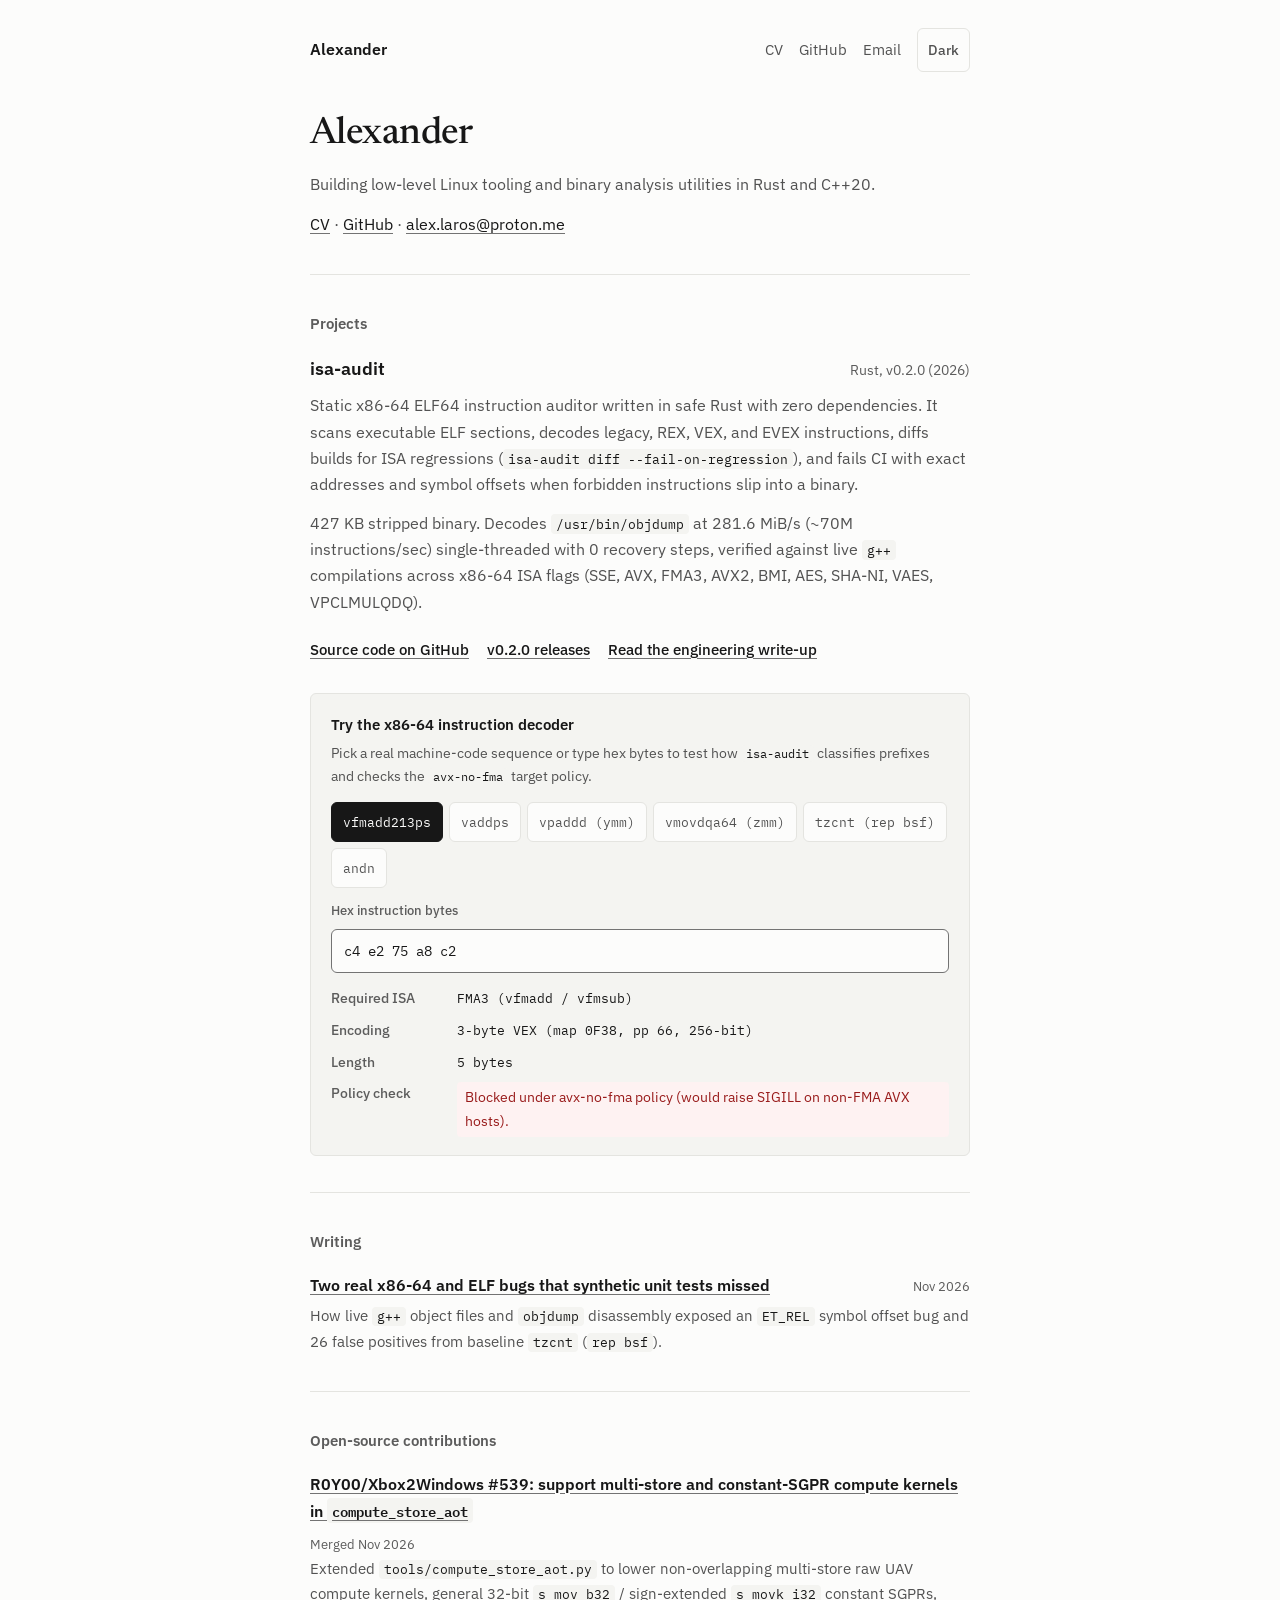
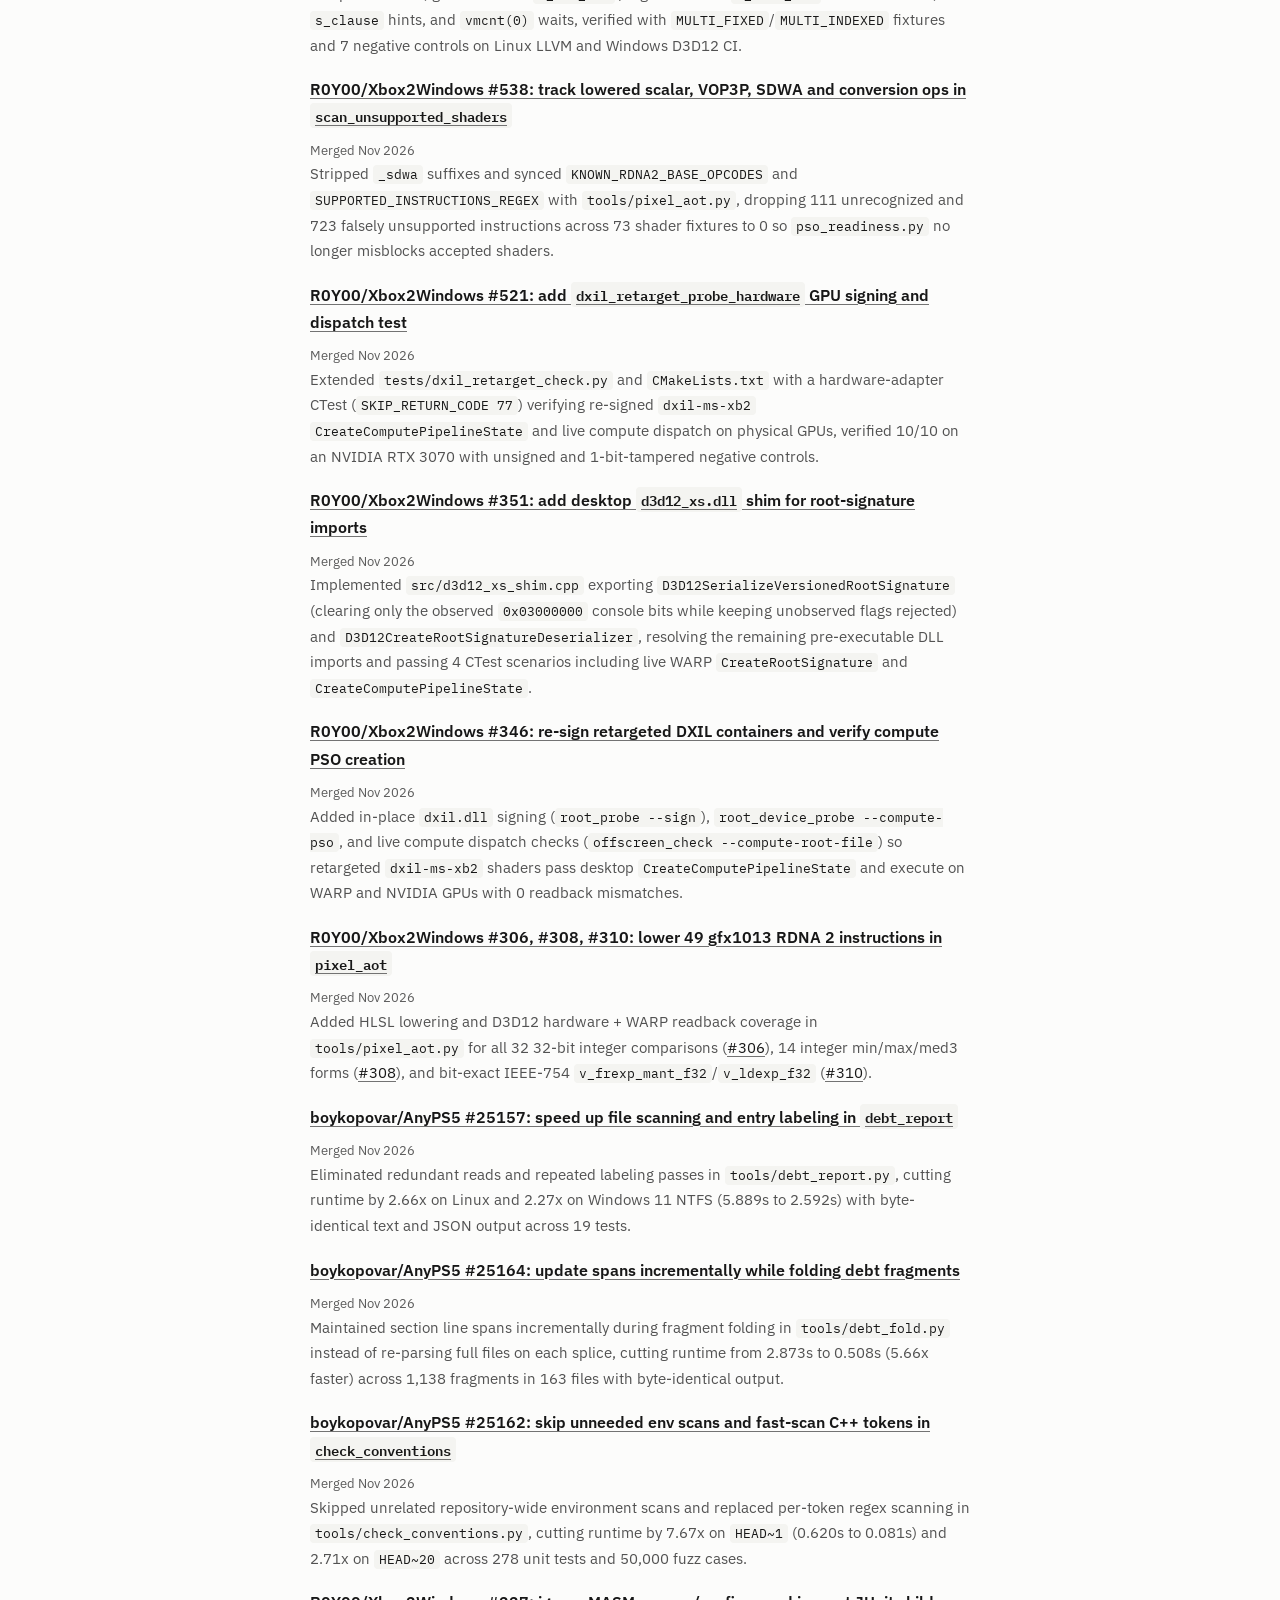
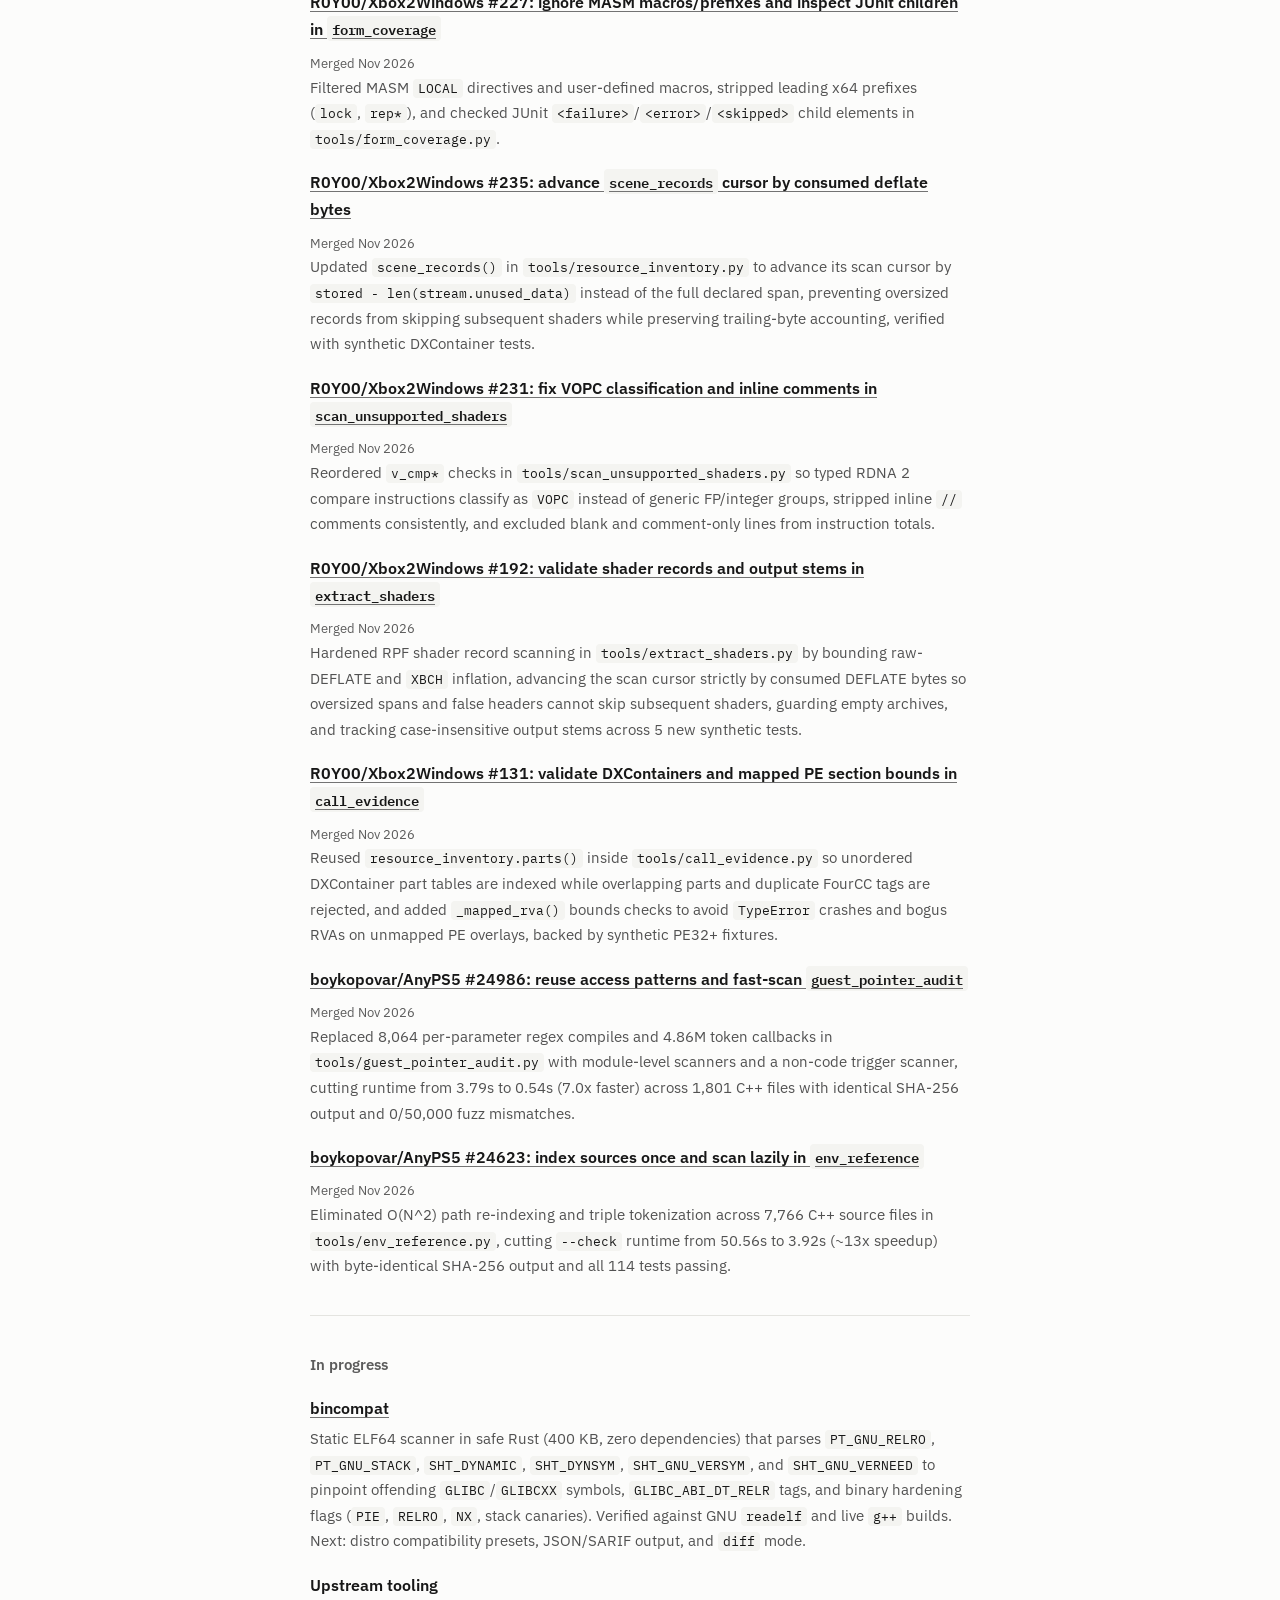
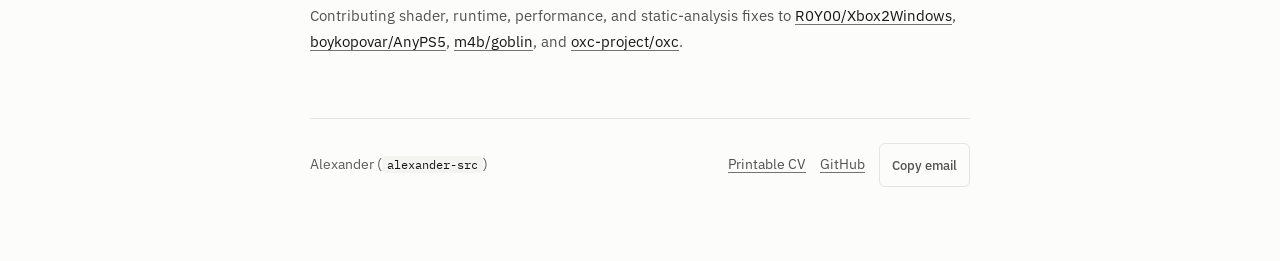
==== index.html @ 370faedb "Sync merged R0Y00/Xbox2Windows#538 and #539 (18 merged upstream PRs)" ====
<!DOCTYPE html>
<html lang="en" data-theme="light">
<head>
  <meta charset="utf-8">
  <meta name="viewport" content="width=device-width, initial-scale=1">
  <title>Alexander (alexander-src)</title>
  <meta name="description" content="Low-level Linux tooling and binary analysis in Rust and C++20. Projects, technical notes, and CV.">
  <meta property="og:title" content="Alexander (alexander-src)">
  <meta property="og:description" content="Low-level Linux tooling and binary analysis in Rust and C++20.">
  <meta property="og:type" content="website">
  <meta property="og:url" content="https://alexander-src.github.io/">
  <link rel="icon" type="image/svg+xml" href="assets/favicon.svg">
  <link rel="preconnect" href="https://fonts.googleapis.com">
  <link rel="preconnect" href="https://fonts.gstatic.com" crossorigin>
  <link rel="stylesheet" href="https://fonts.googleapis.com/css2?family=IBM+Plex+Mono:wght@400;500&family=IBM+Plex+Sans:wght@400;500;600&family=Newsreader:wght@500;600&display=swap">
  <link rel="stylesheet" href="assets/styles.css?v=3">
  <script src="assets/profile.js?v=3" defer></script>
  <script src="assets/main.js?v=3" defer></script>
  <script src="assets/decoder-demo.js?v=3" defer></script>
</head>
<body>
  <a class="skip-link" href="#main">Skip to content</a>

  <div class="page">
    <header class="site-header">
      <div class="header-row">
        <a class="site-name" href="index.html" data-profile-name>Alexander</a>
        <nav class="site-nav" aria-label="Primary">
          <a href="cv.html">CV</a>
          <a href="https://github.com/alexander-src" target="_blank" rel="noopener noreferrer">GitHub</a>
          <a href="mailto:alex.laros@proton.me">Email</a>
          <button id="theme-toggle" class="theme-btn" type="button" aria-pressed="false">Dark</button>
        </nav>
      </div>
    </header>

    <main id="main">
      <section class="intro">
        <h1 data-profile-name>Alexander</h1>
        <p>
          Building low-level Linux tooling and binary analysis utilities in Rust and C++20.
        </p>
        <p>
          <a href="cv.html">CV</a> &middot; <a href="https://github.com/alexander-src" target="_blank" rel="noopener noreferrer">GitHub</a> &middot; <a href="mailto:alex.laros@proton.me">alex.laros@proton.me</a>
        </p>
      </section>

      <section class="section" id="projects">
        <h2>Projects</h2>

        <div class="project-head">
          <h3>isa-audit</h3>
          <span class="project-meta">Rust, v0.2.0 (2026)</span>
        </div>

        <p class="body-p">
          Static x86-64 ELF64 instruction auditor written in safe Rust with zero dependencies. It scans executable ELF sections, decodes legacy, REX, VEX, and EVEX instructions, diffs builds for ISA regressions (<code>isa-audit diff --fail-on-regression</code>), and fails CI with exact addresses and symbol offsets when forbidden instructions slip into a binary.
        </p>
        <p class="body-p">
          427 KB stripped binary. Decodes <code>/usr/bin/objdump</code> at 281.6 MiB/s (~70M instructions/sec) single-threaded with 0 recovery steps, verified against live <code>g++</code> compilations across x86-64 ISA flags (SSE, AVX, FMA3, AVX2, BMI, AES, SHA-NI, VAES, VPCLMULQDQ).
        </p>

        <div class="project-links">
          <a href="https://github.com/alexander-src/isa-audit" target="_blank" rel="noopener noreferrer">Source code on GitHub</a>
          <a href="https://github.com/alexander-src/isa-audit/releases/tag/v0.2.0" target="_blank" rel="noopener noreferrer">v0.2.0 releases</a>
          <a href="case-studies/isa-audit.html">Read the engineering write-up</a>
        </div>

        <div class="decoder-box" role="region" aria-label="Interactive x86-64 instruction decoder">
          <p class="decoder-title">Try the x86-64 instruction decoder</p>
          <p class="decoder-sub">
            Pick a real machine-code sequence or type hex bytes to test how <code>isa-audit</code> classifies prefixes and checks the <code>avx-no-fma</code> target policy.
          </p>

          <div id="decoder-presets" class="preset-row" aria-label="Sample x86-64 instructions"></div>

          <label class="input-label" for="hex-input">Hex instruction bytes</label>
          <input id="hex-input" class="hex-field" type="text" spellcheck="false" autocomplete="off" aria-describedby="decoder-status">

          <div id="decoder-status" class="decoder-status" role="status" aria-live="polite" hidden></div>

          <dl id="decoder-result" class="decoder-result">
            <dt>Required ISA</dt>
            <dd id="dec-feature"></dd>
            <dt>Encoding</dt>
            <dd id="dec-encoding"></dd>
            <dt>Length</dt>
            <dd id="dec-length"></dd>
            <dt>Policy check</dt>
            <dd id="dec-policy"></dd>
          </dl>
        </div>
      </section>

      <section class="section" id="writing">
        <h2>Writing</h2>
        <ul class="item-list">
          <li>
            <div class="note-row">
              <h3><a href="case-studies/isa-audit.html">Two real x86-64 and ELF bugs that synthetic unit tests missed</a></h3>
              <span class="note-date">Nov 2026</span>
            </div>
            <p>
              How live <code>g++</code> object files and <code>objdump</code> disassembly exposed an <code>ET_REL</code> symbol offset bug and 26 false positives from baseline <code>tzcnt</code> (<code>rep bsf</code>).
            </p>
          </li>
        </ul>
      </section>

      <section class="section" id="oss">
        <h2>Open-source contributions</h2>
        <ul class="item-list">
          <li>
            <div class="note-row">
              <h3><a href="https://github.com/R0Y00/Xbox2Windows/pull/539" target="_blank" rel="noopener noreferrer">R0Y00/Xbox2Windows #539: support multi-store and constant-SGPR compute kernels in <code>compute_store_aot</code></a></h3>
              <span class="note-date">Merged Nov 2026</span>
            </div>
            <p>
              Extended <code>tools/compute_store_aot.py</code> to lower non-overlapping multi-store raw UAV compute kernels, general 32-bit <code>s_mov_b32</code> / sign-extended <code>s_movk_i32</code> constant SGPRs, <code>s_clause</code> hints, and <code>vmcnt(0)</code> waits, verified with <code>MULTI_FIXED</code>/<code>MULTI_INDEXED</code> fixtures and 7 negative controls on Linux LLVM and Windows D3D12 CI.
            </p>
          </li>
          <li>
            <div class="note-row">
              <h3><a href="https://github.com/R0Y00/Xbox2Windows/pull/538" target="_blank" rel="noopener noreferrer">R0Y00/Xbox2Windows #538: track lowered scalar, VOP3P, SDWA and conversion ops in <code>scan_unsupported_shaders</code></a></h3>
              <span class="note-date">Merged Nov 2026</span>
            </div>
            <p>
              Stripped <code>_sdwa</code> suffixes and synced <code>KNOWN_RDNA2_BASE_OPCODES</code> and <code>SUPPORTED_INSTRUCTIONS_REGEX</code> with <code>tools/pixel_aot.py</code>, dropping 111 unrecognized and 723 falsely unsupported instructions across 73 shader fixtures to 0 so <code>pso_readiness.py</code> no longer misblocks accepted shaders.
            </p>
          </li>
          <li>
            <div class="note-row">
              <h3><a href="https://github.com/R0Y00/Xbox2Windows/pull/521" target="_blank" rel="noopener noreferrer">R0Y00/Xbox2Windows #521: add <code>dxil_retarget_probe_hardware</code> GPU signing and dispatch test</a></h3>
              <span class="note-date">Merged Nov 2026</span>
            </div>
            <p>
              Extended <code>tests/dxil_retarget_check.py</code> and <code>CMakeLists.txt</code> with a hardware-adapter CTest (<code>SKIP_RETURN_CODE 77</code>) verifying re-signed <code>dxil-ms-xb2</code> <code>CreateComputePipelineState</code> and live compute dispatch on physical GPUs, verified 10/10 on an NVIDIA RTX 3070 with unsigned and 1-bit-tampered negative controls.
            </p>
          </li>
          <li>
            <div class="note-row">
              <h3><a href="https://github.com/R0Y00/Xbox2Windows/pull/351" target="_blank" rel="noopener noreferrer">R0Y00/Xbox2Windows #351: add desktop <code>d3d12_xs.dll</code> shim for root-signature imports</a></h3>
              <span class="note-date">Merged Nov 2026</span>
            </div>
            <p>
              Implemented <code>src/d3d12_xs_shim.cpp</code> exporting <code>D3D12SerializeVersionedRootSignature</code> (clearing only the observed <code>0x03000000</code> console bits while keeping unobserved flags rejected) and <code>D3D12CreateRootSignatureDeserializer</code>, resolving the remaining pre-executable DLL imports and passing 4 CTest scenarios including live WARP <code>CreateRootSignature</code> and <code>CreateComputePipelineState</code>.
            </p>
          </li>
          <li>
            <div class="note-row">
              <h3><a href="https://github.com/R0Y00/Xbox2Windows/pull/346" target="_blank" rel="noopener noreferrer">R0Y00/Xbox2Windows #346: re-sign retargeted DXIL containers and verify compute PSO creation</a></h3>
              <span class="note-date">Merged Nov 2026</span>
            </div>
            <p>
              Added in-place <code>dxil.dll</code> signing (<code>root_probe --sign</code>), <code>root_device_probe --compute-pso</code>, and live compute dispatch checks (<code>offscreen_check --compute-root-file</code>) so retargeted <code>dxil-ms-xb2</code> shaders pass desktop <code>CreateComputePipelineState</code> and execute on WARP and NVIDIA GPUs with 0 readback mismatches.
            </p>
          </li>
          <li>
            <div class="note-row">
              <h3><a href="https://github.com/R0Y00/Xbox2Windows/pull/306" target="_blank" rel="noopener noreferrer">R0Y00/Xbox2Windows #306, #308, #310: lower 49 gfx1013 RDNA 2 instructions in <code>pixel_aot</code></a></h3>
              <span class="note-date">Merged Nov 2026</span>
            </div>
            <p>
              Added HLSL lowering and D3D12 hardware + WARP readback coverage in <code>tools/pixel_aot.py</code> for all 32 32-bit integer comparisons (<a href="https://github.com/R0Y00/Xbox2Windows/pull/306" target="_blank" rel="noopener noreferrer">#306</a>), 14 integer min/max/med3 forms (<a href="https://github.com/R0Y00/Xbox2Windows/pull/308" target="_blank" rel="noopener noreferrer">#308</a>), and bit-exact IEEE-754 <code>v_frexp_mant_f32</code>/<code>v_ldexp_f32</code> (<a href="https://github.com/R0Y00/Xbox2Windows/pull/310" target="_blank" rel="noopener noreferrer">#310</a>).
            </p>
          </li>
          <li>
            <div class="note-row">
              <h3><a href="https://github.com/boykopovar/AnyPS5/pull/25157" target="_blank" rel="noopener noreferrer">boykopovar/AnyPS5 #25157: speed up file scanning and entry labeling in <code>debt_report</code></a></h3>
              <span class="note-date">Merged Nov 2026</span>
            </div>
            <p>
              Eliminated redundant reads and repeated labeling passes in <code>tools/debt_report.py</code>, cutting runtime by 2.66x on Linux and 2.27x on Windows 11 NTFS (5.889s to 2.592s) with byte-identical text and JSON output across 19 tests.
            </p>
          </li>
          <li>
            <div class="note-row">
              <h3><a href="https://github.com/boykopovar/AnyPS5/pull/25164" target="_blank" rel="noopener noreferrer">boykopovar/AnyPS5 #25164: update spans incrementally while folding debt fragments</a></h3>
              <span class="note-date">Merged Nov 2026</span>
            </div>
            <p>
              Maintained section line spans incrementally during fragment folding in <code>tools/debt_fold.py</code> instead of re-parsing full files on each splice, cutting runtime from 2.873s to 0.508s (5.66x faster) across 1,138 fragments in 163 files with byte-identical output.
            </p>
          </li>
          <li>
            <div class="note-row">
              <h3><a href="https://github.com/boykopovar/AnyPS5/pull/25162" target="_blank" rel="noopener noreferrer">boykopovar/AnyPS5 #25162: skip unneeded env scans and fast-scan C++ tokens in <code>check_conventions</code></a></h3>
              <span class="note-date">Merged Nov 2026</span>
            </div>
            <p>
              Skipped unrelated repository-wide environment scans and replaced per-token regex scanning in <code>tools/check_conventions.py</code>, cutting runtime by 7.67x on <code>HEAD~1</code> (0.620s to 0.081s) and 2.71x on <code>HEAD~20</code> across 278 unit tests and 50,000 fuzz cases.
            </p>
          </li>
          <li>
            <div class="note-row">
              <h3><a href="https://github.com/R0Y00/Xbox2Windows/pull/227" target="_blank" rel="noopener noreferrer">R0Y00/Xbox2Windows #227: ignore MASM macros/prefixes and inspect JUnit children in <code>form_coverage</code></a></h3>
              <span class="note-date">Merged Nov 2026</span>
            </div>
            <p>
              Filtered MASM <code>LOCAL</code> directives and user-defined macros, stripped leading x64 prefixes (<code>lock</code>, <code>rep*</code>), and checked JUnit <code>&lt;failure&gt;</code>/<code>&lt;error&gt;</code>/<code>&lt;skipped&gt;</code> child elements in <code>tools/form_coverage.py</code>.
            </p>
          </li>
          <li>
            <div class="note-row">
              <h3><a href="https://github.com/R0Y00/Xbox2Windows/pull/235" target="_blank" rel="noopener noreferrer">R0Y00/Xbox2Windows #235: advance <code>scene_records</code> cursor by consumed deflate bytes</a></h3>
              <span class="note-date">Merged Nov 2026</span>
            </div>
            <p>
              Updated <code>scene_records()</code> in <code>tools/resource_inventory.py</code> to advance its scan cursor by <code>stored - len(stream.unused_data)</code> instead of the full declared span, preventing oversized records from skipping subsequent shaders while preserving trailing-byte accounting, verified with synthetic DXContainer tests.
            </p>
          </li>
          <li>
            <div class="note-row">
              <h3><a href="https://github.com/R0Y00/Xbox2Windows/pull/231" target="_blank" rel="noopener noreferrer">R0Y00/Xbox2Windows #231: fix VOPC classification and inline comments in <code>scan_unsupported_shaders</code></a></h3>
              <span class="note-date">Merged Nov 2026</span>
            </div>
            <p>
              Reordered <code>v_cmp*</code> checks in <code>tools/scan_unsupported_shaders.py</code> so typed RDNA 2 compare instructions classify as <code>VOPC</code> instead of generic FP/integer groups, stripped inline <code>//</code> comments consistently, and excluded blank and comment-only lines from instruction totals.
            </p>
          </li>
          <li>
            <div class="note-row">
              <h3><a href="https://github.com/R0Y00/Xbox2Windows/pull/192" target="_blank" rel="noopener noreferrer">R0Y00/Xbox2Windows #192: validate shader records and output stems in <code>extract_shaders</code></a></h3>
              <span class="note-date">Merged Nov 2026</span>
            </div>
            <p>
              Hardened RPF shader record scanning in <code>tools/extract_shaders.py</code> by bounding raw-DEFLATE and <code>XBCH</code> inflation, advancing the scan cursor strictly by consumed DEFLATE bytes so oversized spans and false headers cannot skip subsequent shaders, guarding empty archives, and tracking case-insensitive output stems across 5 new synthetic tests.
            </p>
          </li>
          <li>
            <div class="note-row">
              <h3><a href="https://github.com/R0Y00/Xbox2Windows/pull/131" target="_blank" rel="noopener noreferrer">R0Y00/Xbox2Windows #131: validate DXContainers and mapped PE section bounds in <code>call_evidence</code></a></h3>
              <span class="note-date">Merged Nov 2026</span>
            </div>
            <p>
              Reused <code>resource_inventory.parts()</code> inside <code>tools/call_evidence.py</code> so unordered DXContainer part tables are indexed while overlapping parts and duplicate FourCC tags are rejected, and added <code>_mapped_rva()</code> bounds checks to avoid <code>TypeError</code> crashes and bogus RVAs on unmapped PE overlays, backed by synthetic PE32+ fixtures.
            </p>
          </li>
          <li>
            <div class="note-row">
              <h3><a href="https://github.com/boykopovar/AnyPS5/pull/24986" target="_blank" rel="noopener noreferrer">boykopovar/AnyPS5 #24986: reuse access patterns and fast-scan <code>guest_pointer_audit</code></a></h3>
              <span class="note-date">Merged Nov 2026</span>
            </div>
            <p>
              Replaced 8,064 per-parameter regex compiles and 4.86M token callbacks in <code>tools/guest_pointer_audit.py</code> with module-level scanners and a non-code trigger scanner, cutting runtime from 3.79s to 0.54s (7.0x faster) across 1,801 C++ files with identical SHA-256 output and 0/50,000 fuzz mismatches.
            </p>
          </li>
          <li>
            <div class="note-row">
              <h3><a href="https://github.com/boykopovar/AnyPS5/pull/24623" target="_blank" rel="noopener noreferrer">boykopovar/AnyPS5 #24623: index sources once and scan lazily in <code>env_reference</code></a></h3>
              <span class="note-date">Merged Nov 2026</span>
            </div>
            <p>
              Eliminated O(N^2) path re-indexing and triple tokenization across 7,766 C++ source files in <code>tools/env_reference.py</code>, cutting <code>--check</code> runtime from 50.56s to 3.92s (~13x speedup) with byte-identical SHA-256 output and all 114 tests passing.
            </p>
          </li>
        </ul>
      </section>

      <section class="section" id="current">
        <h2>In progress</h2>
        <ul class="item-list">
          <li>
            <h3><a href="https://github.com/alexander-src/bincompat" target="_blank" rel="noopener noreferrer">bincompat</a></h3>
            <p>
              Static ELF64 scanner in safe Rust (400 KB, zero dependencies) that parses <code>PT_GNU_RELRO</code>, <code>PT_GNU_STACK</code>, <code>SHT_DYNAMIC</code>, <code>SHT_DYNSYM</code>, <code>SHT_GNU_VERSYM</code>, and <code>SHT_GNU_VERNEED</code> to pinpoint offending <code>GLIBC</code>/<code>GLIBCXX</code> symbols, <code>GLIBC_ABI_DT_RELR</code> tags, and binary hardening flags (<code>PIE</code>, <code>RELRO</code>, <code>NX</code>, stack canaries). Verified against GNU <code>readelf</code> and live <code>g++</code> builds. Next: distro compatibility presets, JSON/SARIF output, and <code>diff</code> mode.
            </p>
          </li>
          <li>
            <h3>Upstream tooling</h3>
            <p>
              Contributing shader, runtime, performance, and static-analysis fixes to <a href="https://github.com/R0Y00/Xbox2Windows" target="_blank" rel="noopener noreferrer">R0Y00/Xbox2Windows</a>, <a href="https://github.com/boykopovar/AnyPS5" target="_blank" rel="noopener noreferrer">boykopovar/AnyPS5</a>, <a href="https://github.com/m4b/goblin" target="_blank" rel="noopener noreferrer">m4b/goblin</a>, and <a href="https://github.com/oxc-project/oxc" target="_blank" rel="noopener noreferrer">oxc-project/oxc</a>.
            </p>
          </li>
        </ul>
      </section>
    </main>

    <footer class="site-footer">
      <div class="footer-row">
        <div>Alexander (<code>alexander-src</code>)</div>
        <div class="footer-actions">
          <a href="cv.html">Printable CV</a>
          <a href="https://github.com/alexander-src" target="_blank" rel="noopener noreferrer">GitHub</a>
          <button id="copy-email-btn" class="copy-btn" type="button">Copy email</button>
        </div>
      </div>
      <div id="copy-feedback" class="live-feedback" role="status" aria-live="polite"></div>
    </footer>
  </div>
</body>
</html>
---- assets/styles.css ----
/* ==========================================================================
   alexander-src.github.io: Focused Editorial Engineering Portfolio
   Dials: ENERGY 1 / RHYTHM 2 / MOTION 1
   All color pairings verified for WCAG AA (>= 4.6:1 text, >= 3.0:1 borders).
   ========================================================================== */

:root {
  --bg: #fcfcfb;
  --surface: #f4f4f1;
  --surface-hover: #eaeae5;
  --ink: #171717;
  --ink-2: #525252;
  --ink-muted: #5c5c5c;
  --border: #e4e4e0;
  --control-border: #737373;
  --link: #1d4ed8;
  --ok-fg: #166534;
  --ok-bg: #f0fdf4;
  --block-fg: #991b1b;
  --block-bg: #fef2f2;

  --font-serif: "Newsreader", Georgia, "Times New Roman", serif;
  --font-sans: "IBM Plex Sans", -apple-system, BlinkMacSystemFont, "Segoe UI", Roboto, sans-serif;
  --font-mono: "IBM Plex Mono", ui-monospace, SFMono-Regular, Menlo, Consolas, monospace;

  --radius: 6px;
  --col-w: 660px;
}

[data-theme="dark"] {
  --bg: #111111;
  --surface: #1a1a1a;
  --surface-hover: #242424;
  --ink: #ededed;
  --ink-2: #a3a3a3;
  --ink-muted: #a3a3a3;
  --border: #2a2a2a;
  --control-border: #787878;
  --link: #93c5fd;
  --ok-fg: #86efac;
  --ok-bg: #0f2417;
  --block-fg: #fca5a5;
  --block-bg: #2a1215;
}

*,
*::before,
*::after {
  box-sizing: border-box;
}

html {
  -webkit-font-smoothing: antialiased;
  text-rendering: optimizeLegibility;
}

body {
  margin: 0;
  background-color: var(--bg);
  color: var(--ink);
  font-family: var(--font-sans);
  font-size: 15.5px;
  line-height: 1.7;
  overflow-x: clip;
}

[hidden] {
  display: none !important;
}

a[href],
button:not(:disabled),
summary,
label[for] {
  cursor: pointer;
}

button:disabled {
  cursor: not-allowed;
  opacity: 0.55;
}

a {
  color: var(--ink);
  text-decoration: underline;
  text-decoration-color: var(--control-border);
  text-underline-offset: 3px;
  transition: color 120ms ease, text-decoration-color 120ms ease;
}

a:hover {
  color: var(--link);
  text-decoration-color: var(--link);
}

a:focus-visible,
button:focus-visible,
input:focus-visible {
  outline: 2px solid var(--link);
  outline-offset: 2px;
  border-radius: 3px;
}

.skip-link {
  position: absolute;
  left: -9999px;
  top: 0;
  padding: 10px 14px;
  background: var(--ink);
  color: var(--bg);
  text-decoration: none;
  font-weight: 500;
  z-index: 50;
}

.skip-link:focus {
  left: 16px;
  top: 16px;
}

.page {
  width: 100%;
  max-width: calc(var(--col-w) + 48px);
  margin: 0 auto;
  padding: 0 24px;
}

/* ==========================================================================
   Header (Simple, Single-Row, Effortless Navigation on Every Screen Size)
   ========================================================================== */
.site-header {
  padding: 28px 0 12px;
}

.header-row {
  display: flex;
  flex-wrap: wrap;
  justify-content: space-between;
  align-items: center;
  gap: 8px 16px;
}

.site-name {
  display: inline-flex;
  align-items: center;
  min-height: 44px;
  font-weight: 600;
  font-size: 1rem;
  color: var(--ink);
  text-decoration: none;
}

.site-name:hover {
  color: var(--link);
}

.site-nav {
  display: flex;
  flex-wrap: wrap;
  align-items: center;
  gap: 4px 16px;
  font-size: 0.92rem;
}

.site-nav a {
  display: inline-flex;
  align-items: center;
  min-height: 44px;
  color: var(--ink-2);
  text-decoration: none;
}

.site-nav a:hover {
  color: var(--ink);
  text-decoration: underline;
  text-underline-offset: 3px;
}

.theme-btn {
  min-height: 44px;
  padding: 0 10px;
  border: 1px solid var(--border);
  border-radius: var(--radius);
  background: transparent;
  color: var(--ink-2);
  font-family: var(--font-sans);
  font-size: 0.86rem;
  font-weight: 500;
  transition: border-color 120ms ease, color 120ms ease, background-color 120ms ease;
}

.theme-btn:hover {
  border-color: var(--control-border);
  color: var(--ink);
  background-color: var(--surface);
}

.theme-btn:active {
  background-color: var(--surface-hover);
}

/* ==========================================================================
   Intro & Main Reading Flow
   ========================================================================== */
main {
  padding: 28px 0 64px;
}

.intro {
  padding-bottom: 36px;
  border-bottom: 1px solid var(--border);
}

.intro h1 {
  margin: 0 0 14px;
  font-family: var(--font-serif);
  font-size: clamp(1.85rem, 4.2vw, 2.35rem);
  font-weight: 500;
  line-height: 1.2;
  letter-spacing: -0.015em;
  color: var(--ink);
}

.intro p {
  margin: 0 0 14px;
  color: var(--ink-2);
}

.intro p:last-child {
  margin-bottom: 0;
}

.section {
  padding: 36px 0;
  border-bottom: 1px solid var(--border);
}

.section:last-child {
  border-bottom: none;
  padding-bottom: 0;
}

.section h2 {
  margin: 0 0 18px;
  font-size: 0.92rem;
  font-weight: 600;
  color: var(--ink-muted);
}

/* Project Entries */
.project-head {
  display: flex;
  flex-wrap: wrap;
  justify-content: space-between;
  align-items: baseline;
  gap: 6px 16px;
  margin-bottom: 8px;
}

.project-head h3 {
  margin: 0;
  font-size: 1.12rem;
  font-weight: 600;
  color: var(--ink);
}

.project-meta {
  font-size: 0.86rem;
  color: var(--ink-muted);
}

.project-links {
  display: flex;
  flex-wrap: wrap;
  gap: 8px 18px;
  margin: 12px 0 22px;
  font-size: 0.92rem;
  font-weight: 500;
}

.project-links a {
  display: inline-flex;
  align-items: center;
  min-height: 44px;
}

.body-p {
  margin: 0 0 12px;
  color: var(--ink-2);
}

code {
  font-family: var(--font-mono);
  font-size: 0.86em;
  padding: 1px 5px;
  border-radius: 4px;
  background-color: var(--surface);
  color: var(--ink);
}

/* ==========================================================================
   Interactive x86-64 Instruction Decoder (Real Proof of Engineering Skill)
   ========================================================================== */
.decoder-box {
  margin-top: 18px;
  padding: 18px 20px;
  background-color: var(--surface);
  border: 1px solid var(--border);
  border-radius: var(--radius);
}

.decoder-title {
  margin: 0 0 4px;
  font-size: 0.94rem;
  font-weight: 600;
  color: var(--ink);
}

.decoder-sub {
  margin: 0 0 14px;
  font-size: 0.86rem;
  color: var(--ink-2);
}

.preset-row {
  display: flex;
  flex-wrap: wrap;
  gap: 6px;
  margin-bottom: 12px;
}

.preset-btn {
  min-height: 40px;
  padding: 6px 11px;
  border: 1px solid var(--border);
  border-radius: var(--radius);
  background-color: var(--bg);
  color: var(--ink-2);
  font-family: var(--font-mono);
  font-size: 0.8rem;
  transition: border-color 120ms ease, background-color 120ms ease, color 120ms ease;
}

.preset-btn:hover {
  border-color: var(--control-border);
  color: var(--ink);
}

.preset-btn[aria-pressed="true"] {
  background-color: var(--ink);
  border-color: var(--ink);
  color: var(--bg);
}

.input-label {
  display: block;
  margin-bottom: 6px;
  font-size: 0.82rem;
  font-weight: 500;
  color: var(--ink-muted);
}

.hex-field {
  width: 100%;
  min-height: 44px;
  padding: 10px 12px;
  border: 1px solid var(--control-border);
  border-radius: var(--radius);
  background-color: var(--bg);
  color: var(--ink);
  font-family: var(--font-mono);
  font-size: 0.9rem;
}

.decoder-status {
  margin-top: 12px;
  padding: 10px 12px;
  border-radius: var(--radius);
  font-size: 0.86rem;
}

.decoder-status.is-error {
  background-color: var(--block-bg);
  color: var(--block-fg);
}

.decoder-result {
  margin: 14px 0 0;
  display: grid;
  grid-template-columns: 112px minmax(0, 1fr);
  gap: 8px 14px;
  font-size: 0.88rem;
}

.decoder-result dt {
  color: var(--ink-muted);
  font-weight: 500;
}

.decoder-result dd {
  margin: 0;
  color: var(--ink);
  font-family: var(--font-mono);
  font-size: 0.84rem;
  word-break: break-word;
}

.decoder-result dd.policy-ok {
  font-family: var(--font-sans);
  font-size: 0.86rem;
  padding: 4px 8px;
  border-radius: 4px;
  background-color: var(--ok-bg);
  color: var(--ok-fg);
}

.decoder-result dd.policy-block {
  font-family: var(--font-sans);
  font-size: 0.86rem;
  padding: 4px 8px;
  border-radius: 4px;
  background-color: var(--block-bg);
  color: var(--block-fg);
}

/* Simple Lists for Next Work & Writing */
.item-list {
  list-style: none;
  margin: 0;
  padding: 0;
  display: flex;
  flex-direction: column;
  gap: 18px;
}

.item-list h3 {
  margin: 0 0 4px;
  font-size: 1rem;
  font-weight: 600;
  color: var(--ink);
}

.item-list p {
  margin: 0;
  color: var(--ink-2);
  font-size: 0.94rem;
}

.note-row {
  display: flex;
  flex-wrap: wrap;
  justify-content: space-between;
  align-items: baseline;
  gap: 4px 16px;
}

.note-date {
  font-size: 0.84rem;
  color: var(--ink-muted);
}

/* ==========================================================================
   Long-Form Case Study Prose
   ========================================================================== */
.article h1 {
  margin: 0 0 12px;
  font-family: var(--font-serif);
  font-size: clamp(1.75rem, 4vw, 2.25rem);
  font-weight: 500;
  line-height: 1.22;
  letter-spacing: -0.015em;
}

.article-meta {
  margin: 0 0 28px;
  font-size: 0.88rem;
  color: var(--ink-muted);
}

.article h2 {
  margin: 38px 0 12px;
  padding-top: 22px;
  border-top: 1px solid var(--border);
  font-size: 1.15rem;
  font-weight: 600;
  color: var(--ink);
}

.article h3 {
  margin: 22px 0 6px;
  font-size: 1rem;
  font-weight: 600;
  color: var(--ink);
}

.article p,
.article li {
  color: var(--ink-2);
}

.article strong {
  color: var(--ink);
}

.article pre {
  padding: 14px 16px;
  overflow-x: auto;
  background-color: var(--surface);
  border: 1px solid var(--border);
  border-radius: var(--radius);
  font-family: var(--font-mono);
  font-size: 0.82rem;
  line-height: 1.55;
  color: var(--ink);
}

.article pre code {
  padding: 0;
  background: transparent;
}

.table-scroll {
  overflow-x: auto;
  margin: 16px 0;
}

.data-table {
  width: 100%;
  border-collapse: collapse;
  font-size: 0.88rem;
}

.data-table th,
.data-table td {
  padding: 9px 10px;
  border-bottom: 1px solid var(--border);
  text-align: left;
}

.data-table th {
  font-weight: 600;
  color: var(--ink);
}

.data-table td {
  color: var(--ink-2);
}

/* Footer */
.site-footer {
  padding: 24px 0 48px;
  border-top: 1px solid var(--border);
  font-size: 0.88rem;
  color: var(--ink-muted);
}

.footer-row {
  display: flex;
  flex-wrap: wrap;
  justify-content: space-between;
  align-items: center;
  gap: 10px 18px;
}

.footer-actions {
  display: flex;
  flex-wrap: wrap;
  align-items: center;
  gap: 8px 14px;
}

.footer-actions a {
  display: inline-flex;
  align-items: center;
  min-height: 44px;
  color: var(--ink-2);
}

.copy-btn {
  min-height: 44px;
  padding: 0 12px;
  border: 1px solid var(--border);
  border-radius: var(--radius);
  background: transparent;
  color: var(--ink-2);
  font-family: var(--font-sans);
  font-size: 0.84rem;
  font-weight: 500;
}

.copy-btn:hover {
  border-color: var(--control-border);
  color: var(--ink);
  background-color: var(--surface);
}

.live-feedback {
  margin-top: 8px;
  min-height: 1.3em;
  font-size: 0.84rem;
  color: var(--link);
}

@media (max-width: 560px) {
  .page {
    padding: 0 18px;
  }

  .decoder-box {
    padding: 16px;
  }

  .decoder-result {
    grid-template-columns: 1fr;
    gap: 2px;
  }

  .decoder-result dt {
    margin-top: 8px;
  }

  .preset-btn {
    min-height: 44px;
  }
}

@media (prefers-reduced-motion: reduce) {
  *,
  *::before,
  *::after {
    transition-duration: 0.001ms !important;
    animation-duration: 0.001ms !important;
  }
}
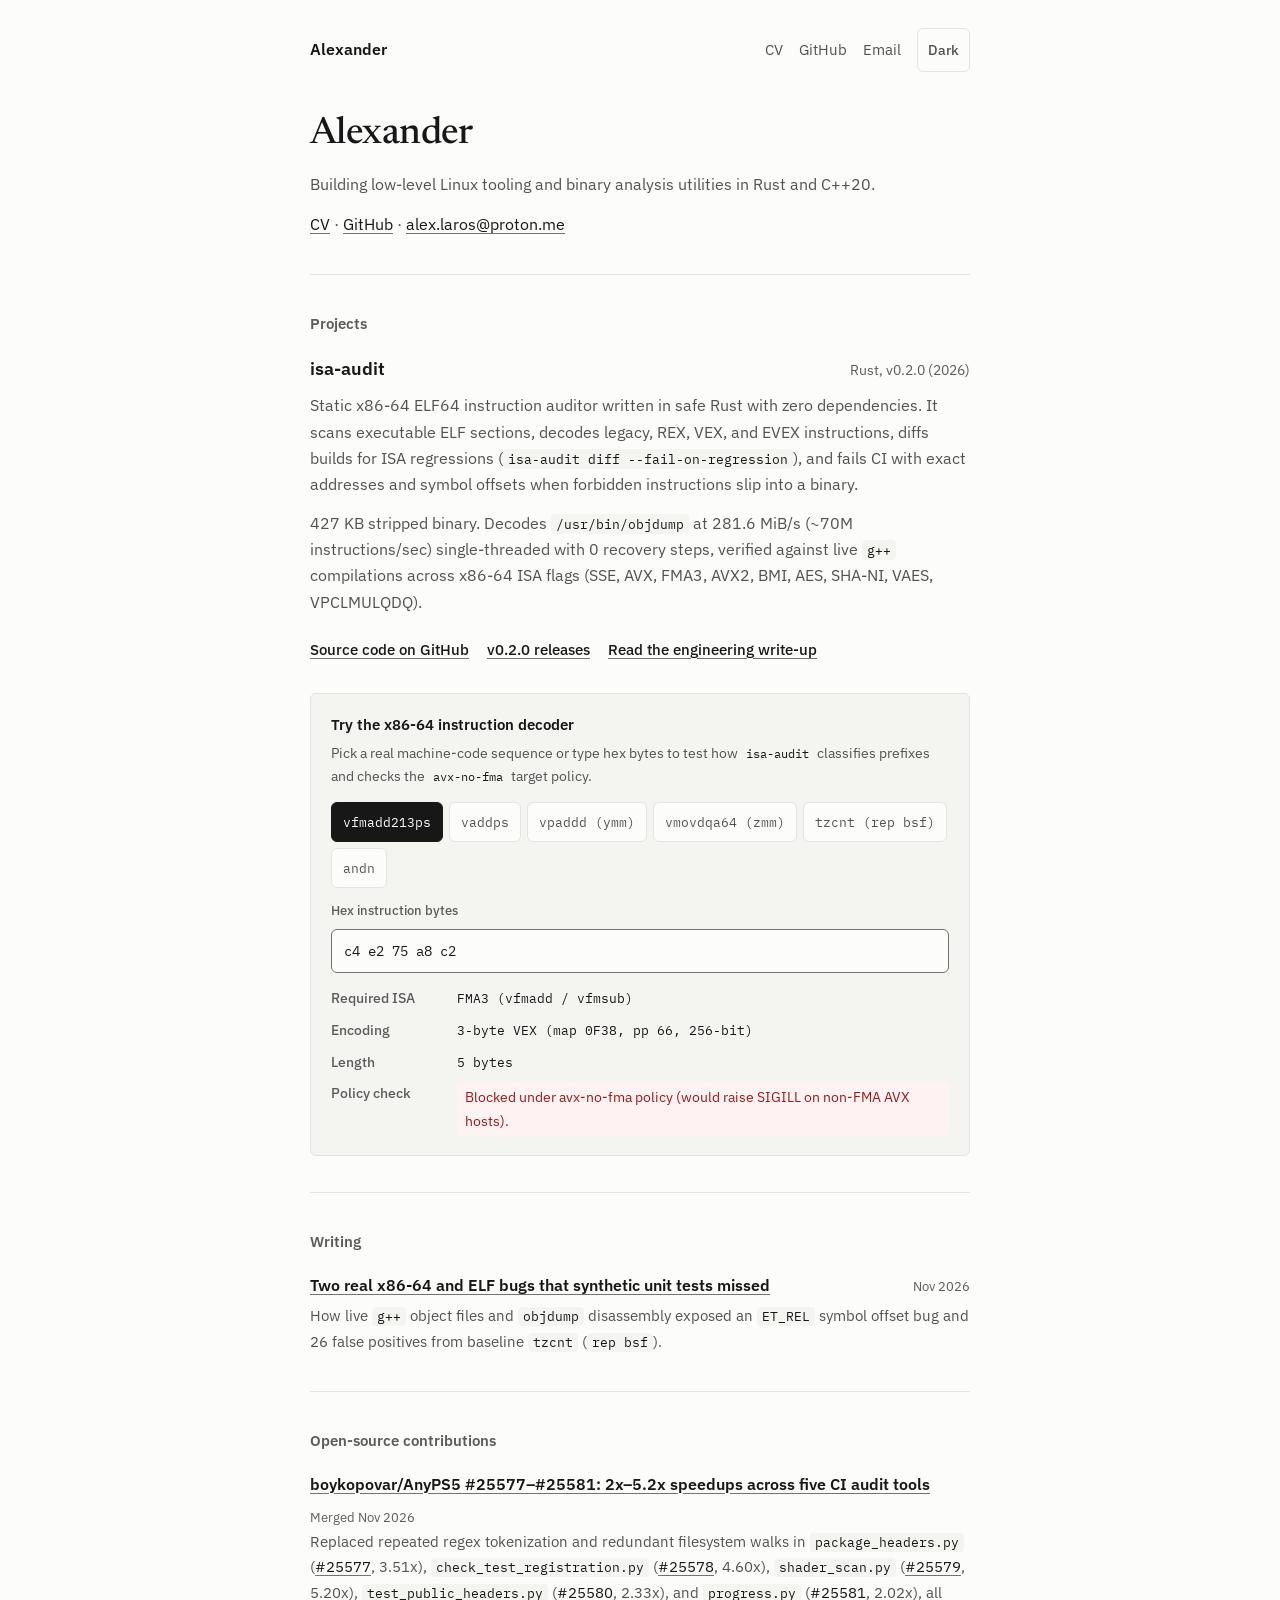
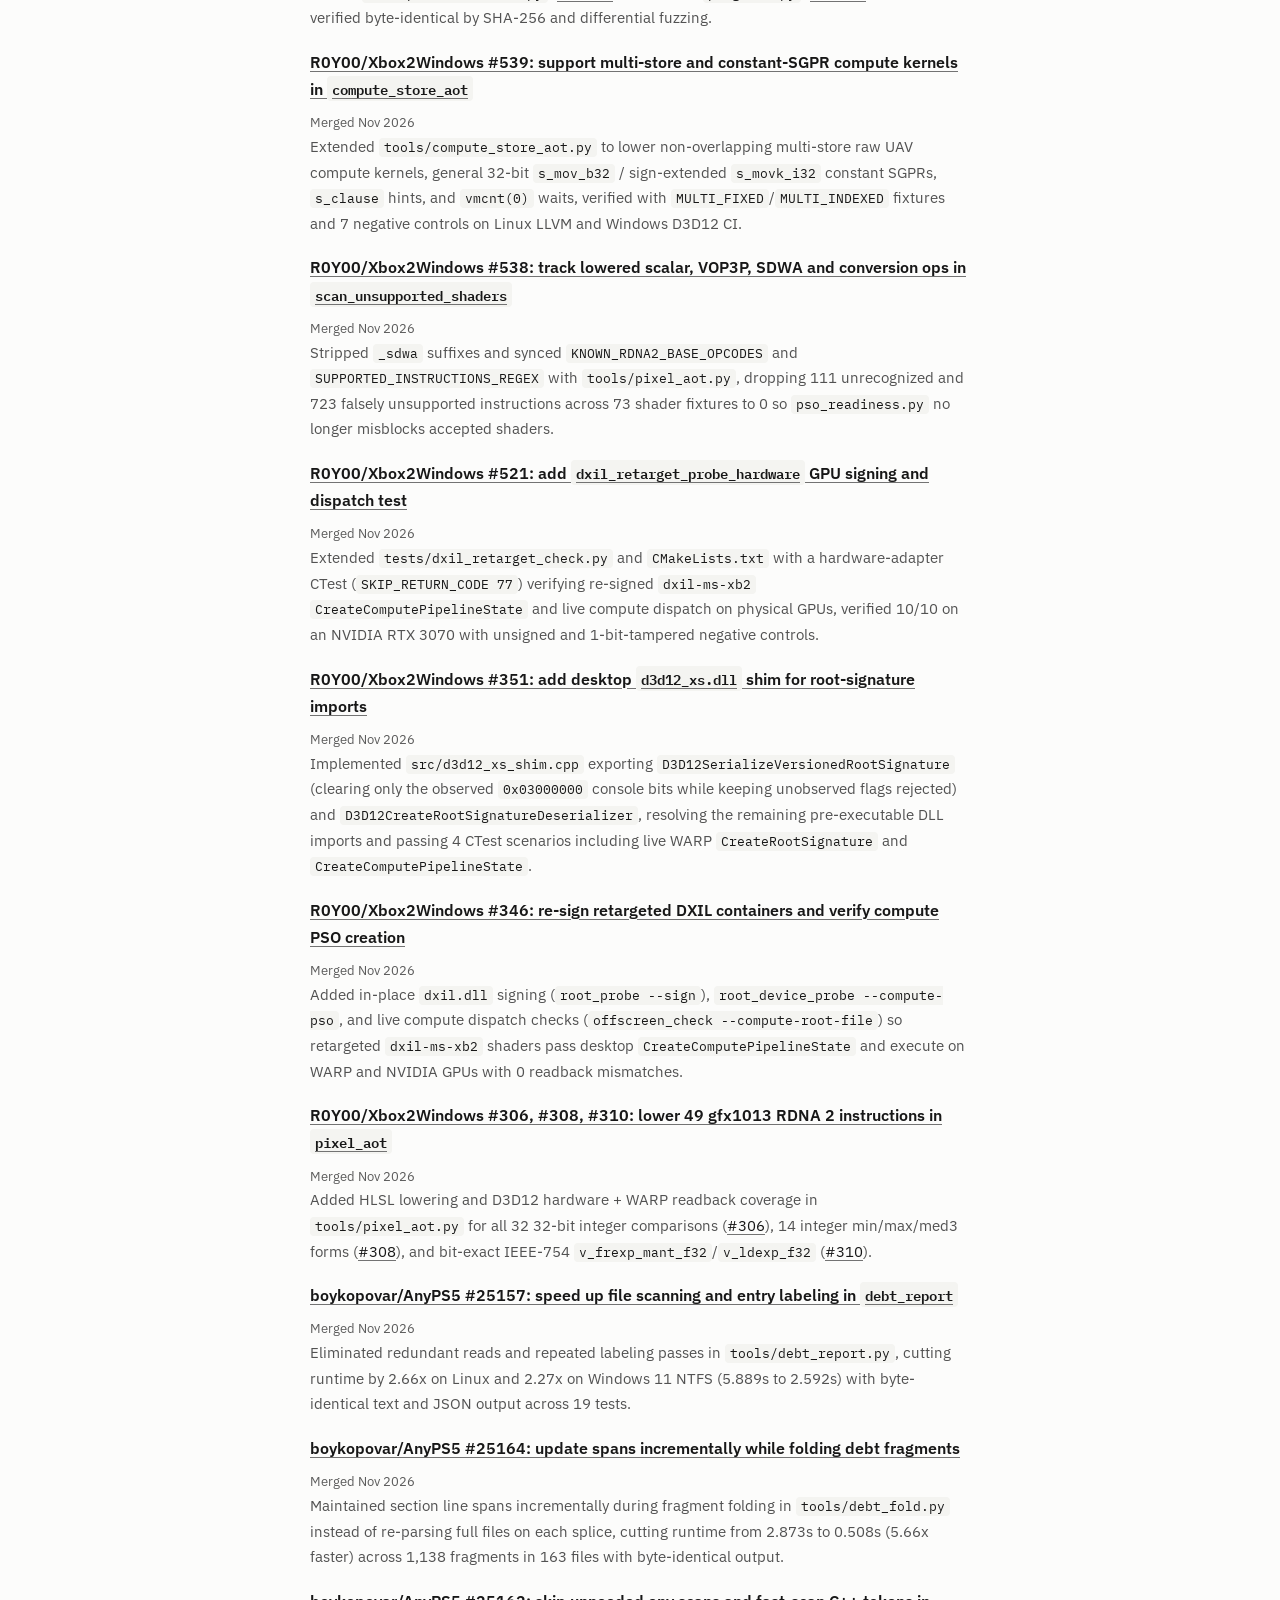
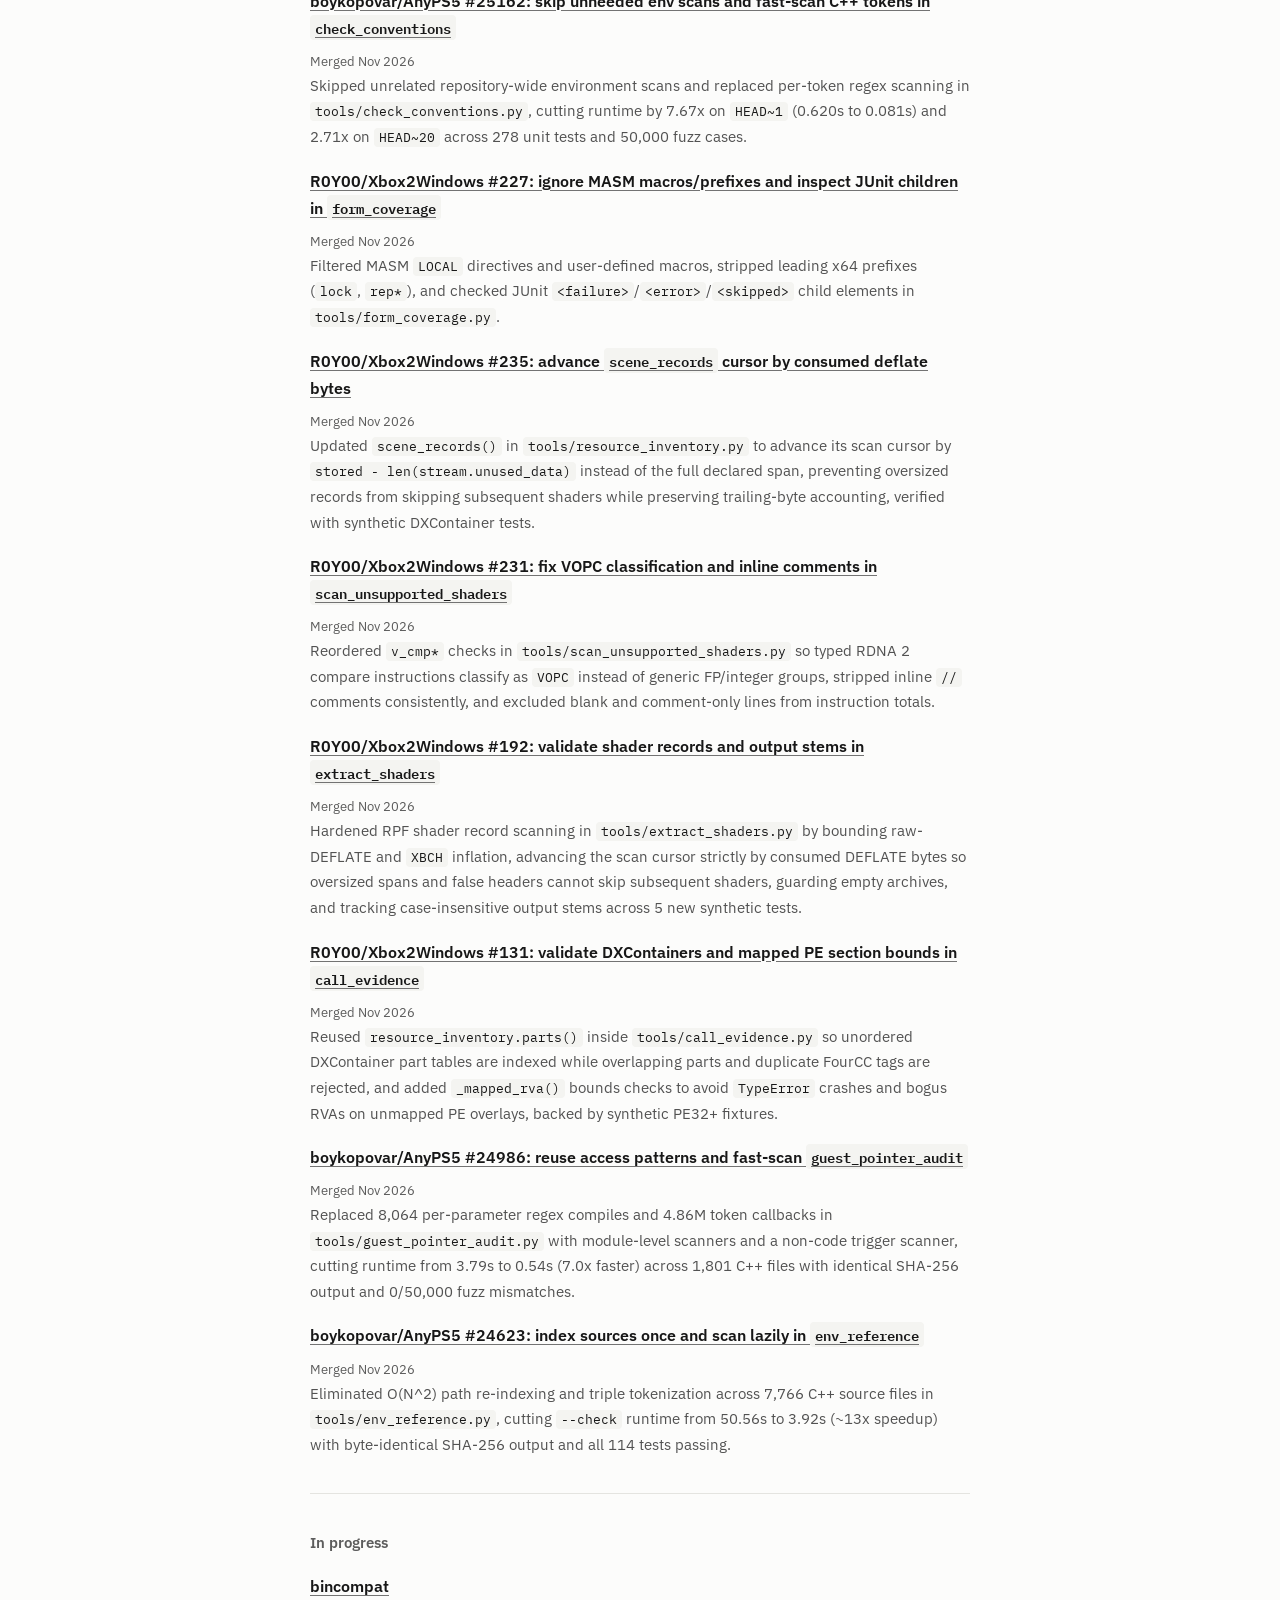
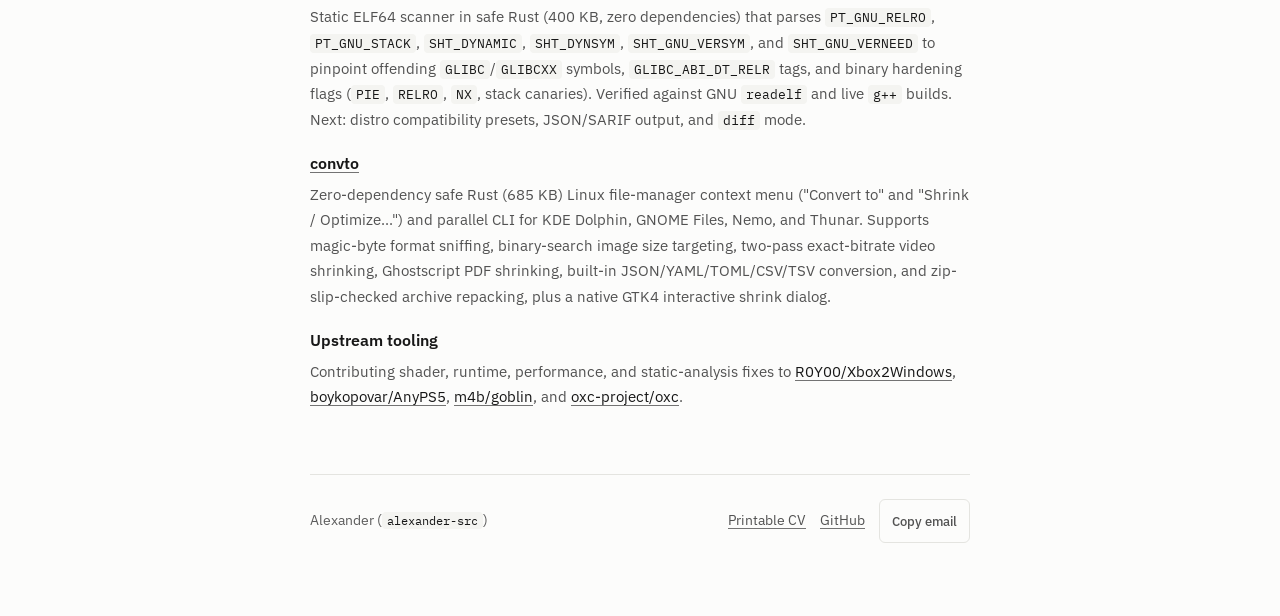
==== commit f325ca2c: "Sync merged boykopovar/AnyPS5#25577-#25581 (23 merged PRs) and convto" ====
--- a/index.html
+++ b/index.html
@@ -112,6 +112,15 @@
         <ul class="item-list">
           <li>
             <div class="note-row">
+              <h3><a href="https://github.com/boykopovar/AnyPS5/pull/25581" target="_blank" rel="noopener noreferrer">boykopovar/AnyPS5 #25577–#25581: 2x–5.2x speedups across five CI audit tools</a></h3>
+              <span class="note-date">Merged Nov 2026</span>
+            </div>
+            <p>
+              Replaced repeated regex tokenization and redundant filesystem walks in <code>package_headers.py</code> (<a href="https://github.com/boykopovar/AnyPS5/pull/25577" target="_blank" rel="noopener noreferrer">#25577</a>, 3.51x), <code>check_test_registration.py</code> (<a href="https://github.com/boykopovar/AnyPS5/pull/25578" target="_blank" rel="noopener noreferrer">#25578</a>, 4.60x), <code>shader_scan.py</code> (<a href="https://github.com/boykopovar/AnyPS5/pull/25579" target="_blank" rel="noopener noreferrer">#25579</a>, 5.20x), <code>test_public_headers.py</code> (<a href="https://github.com/boykopovar/AnyPS5/pull/25580" target="_blank" rel="noopener noreferrer">#25580</a>, 2.33x), and <code>progress.py</code> (<a href="https://github.com/boykopovar/AnyPS5/pull/25581" target="_blank" rel="noopener noreferrer">#25581</a>, 2.02x), all verified byte-identical by SHA-256 and differential fuzzing.
+            </p>
+          </li>
+          <li>
+            <div class="note-row">
               <h3><a href="https://github.com/R0Y00/Xbox2Windows/pull/539" target="_blank" rel="noopener noreferrer">R0Y00/Xbox2Windows #539: support multi-store and constant-SGPR compute kernels in <code>compute_store_aot</code></a></h3>
               <span class="note-date">Merged Nov 2026</span>
             </div>
@@ -264,6 +273,12 @@
             <h3><a href="https://github.com/alexander-src/bincompat" target="_blank" rel="noopener noreferrer">bincompat</a></h3>
             <p>
               Static ELF64 scanner in safe Rust (400 KB, zero dependencies) that parses <code>PT_GNU_RELRO</code>, <code>PT_GNU_STACK</code>, <code>SHT_DYNAMIC</code>, <code>SHT_DYNSYM</code>, <code>SHT_GNU_VERSYM</code>, and <code>SHT_GNU_VERNEED</code> to pinpoint offending <code>GLIBC</code>/<code>GLIBCXX</code> symbols, <code>GLIBC_ABI_DT_RELR</code> tags, and binary hardening flags (<code>PIE</code>, <code>RELRO</code>, <code>NX</code>, stack canaries). Verified against GNU <code>readelf</code> and live <code>g++</code> builds. Next: distro compatibility presets, JSON/SARIF output, and <code>diff</code> mode.
+            </p>
+          </li>
+          <li>
+            <h3><a href="https://github.com/alexander-src/convto" target="_blank" rel="noopener noreferrer">convto</a></h3>
+            <p>
+              Zero-dependency safe Rust (685 KB) Linux file-manager context menu ("Convert to" and "Shrink / Optimize...") and parallel CLI for KDE Dolphin, GNOME Files, Nemo, and Thunar. Supports magic-byte format sniffing, binary-search image size targeting, two-pass exact-bitrate video shrinking, Ghostscript PDF shrinking, built-in JSON/YAML/TOML/CSV/TSV conversion, and zip-slip-checked archive repacking, plus a native GTK4 interactive shrink dialog.
             </p>
           </li>
           <li>
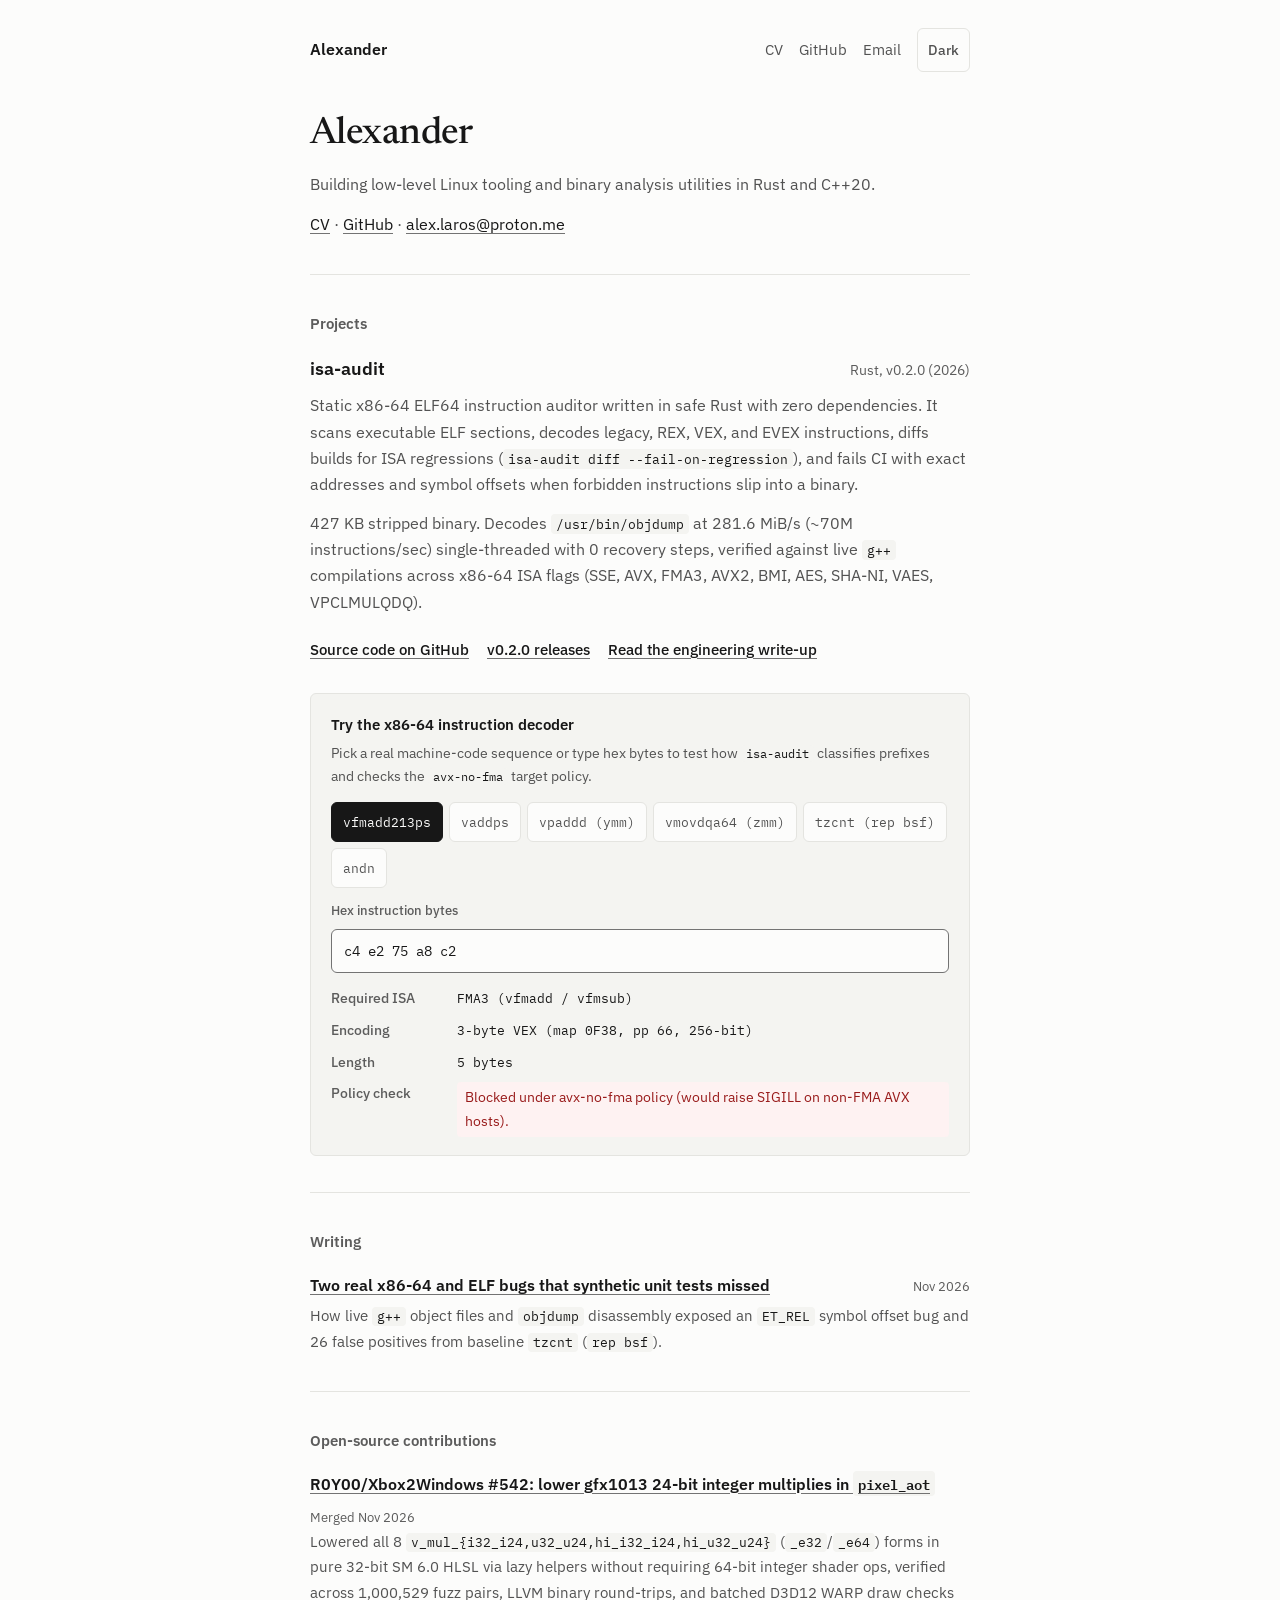
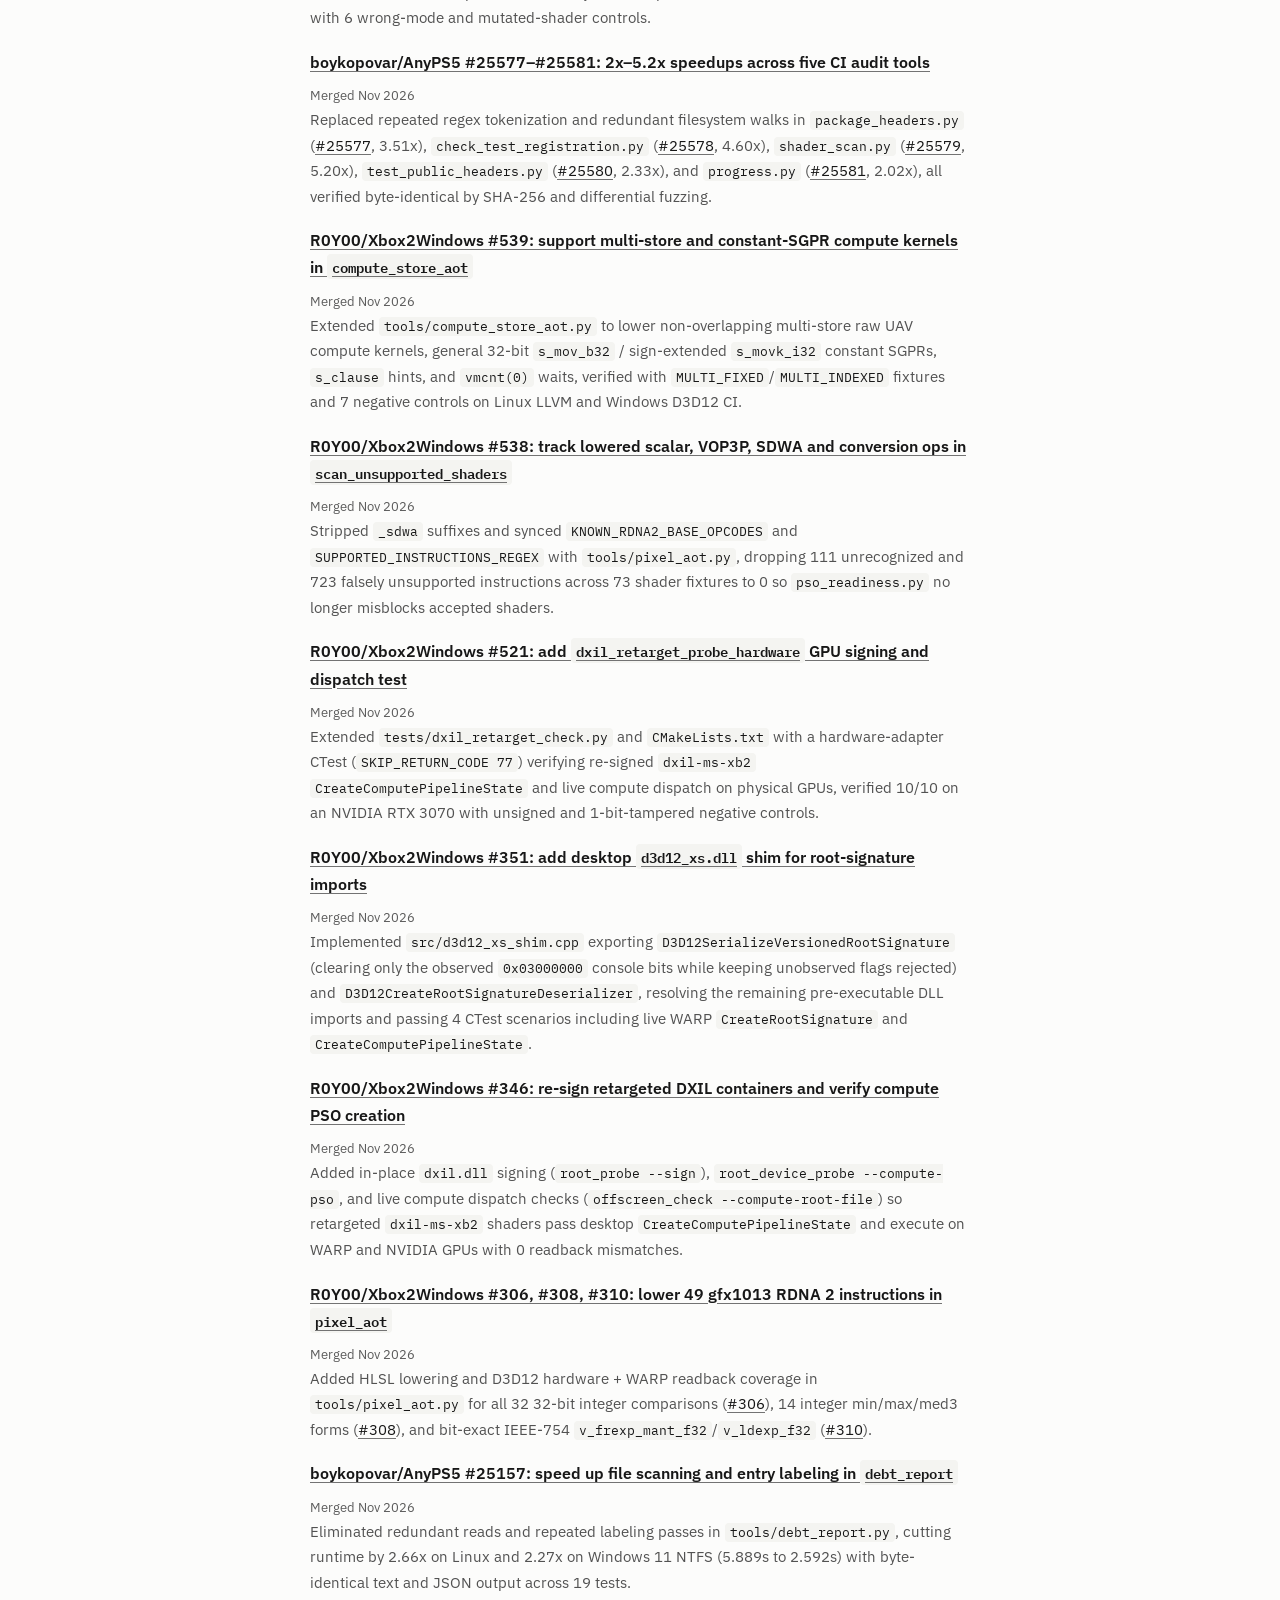
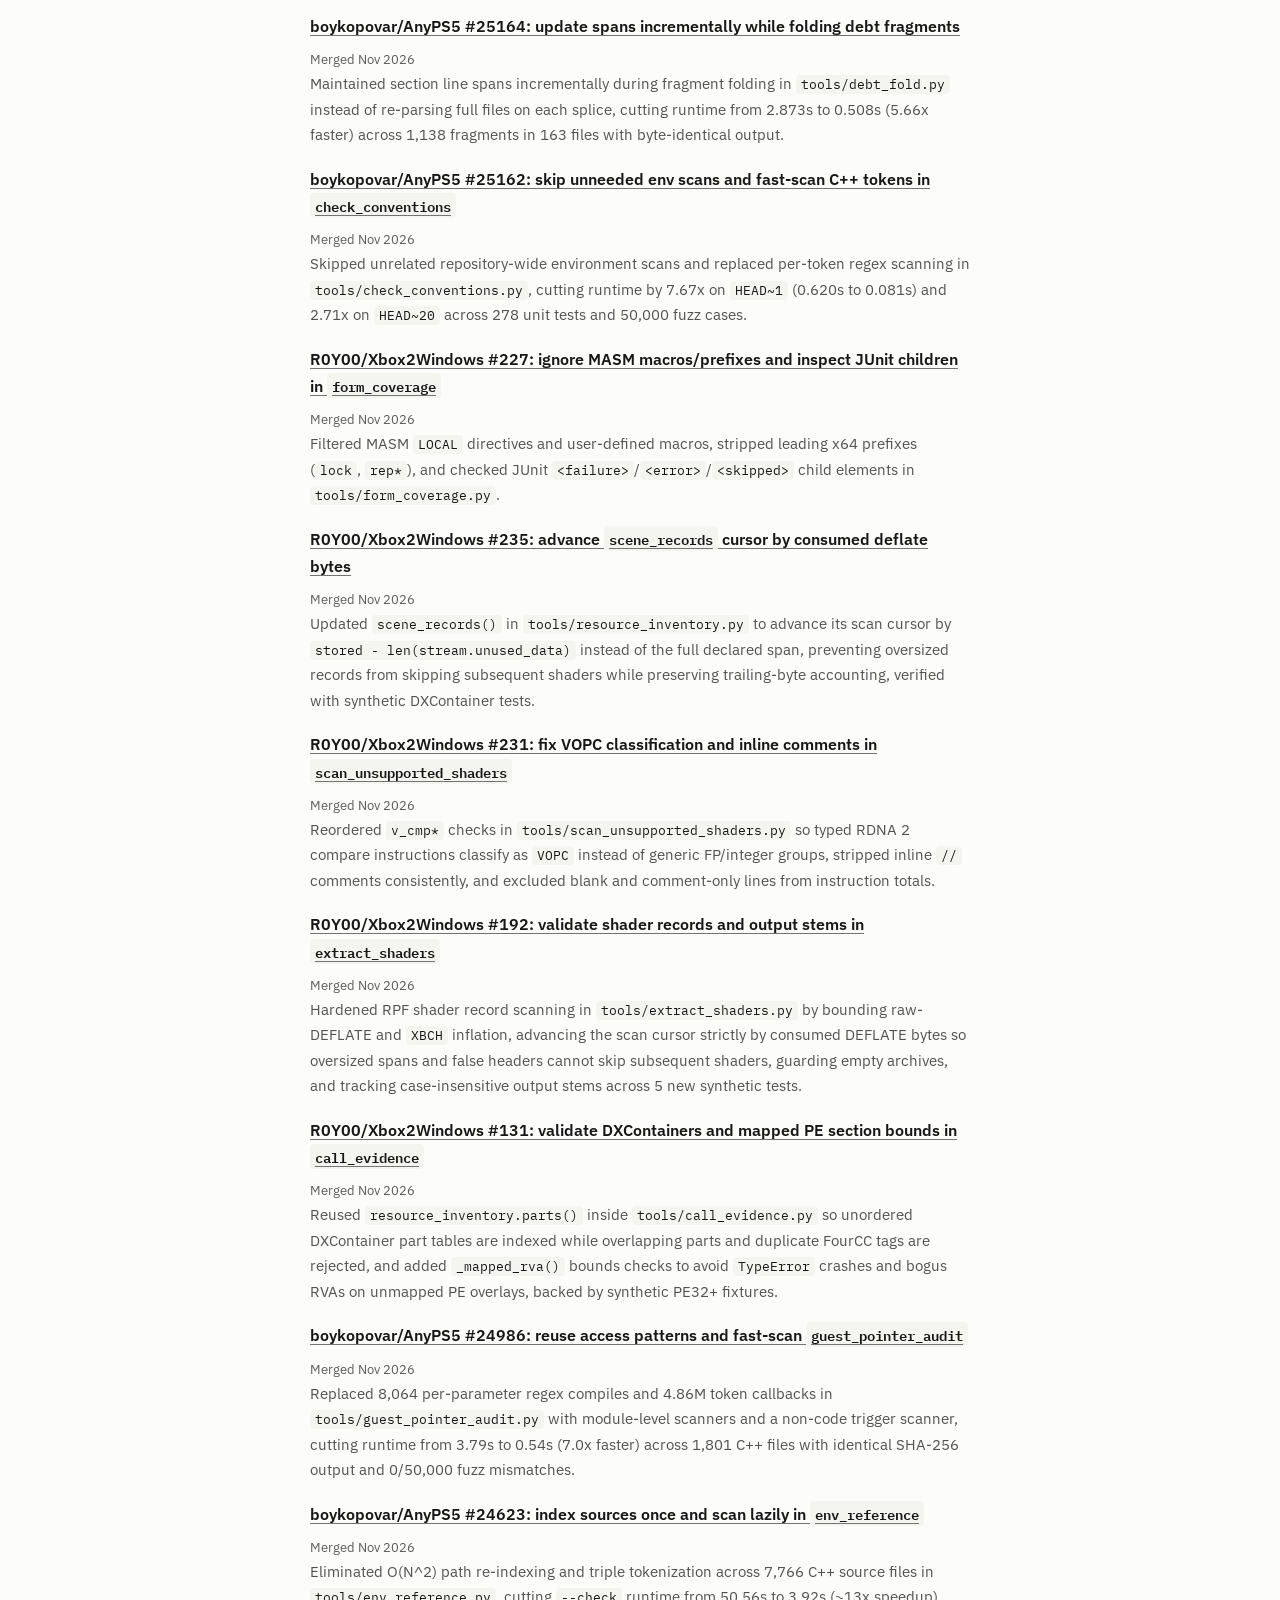
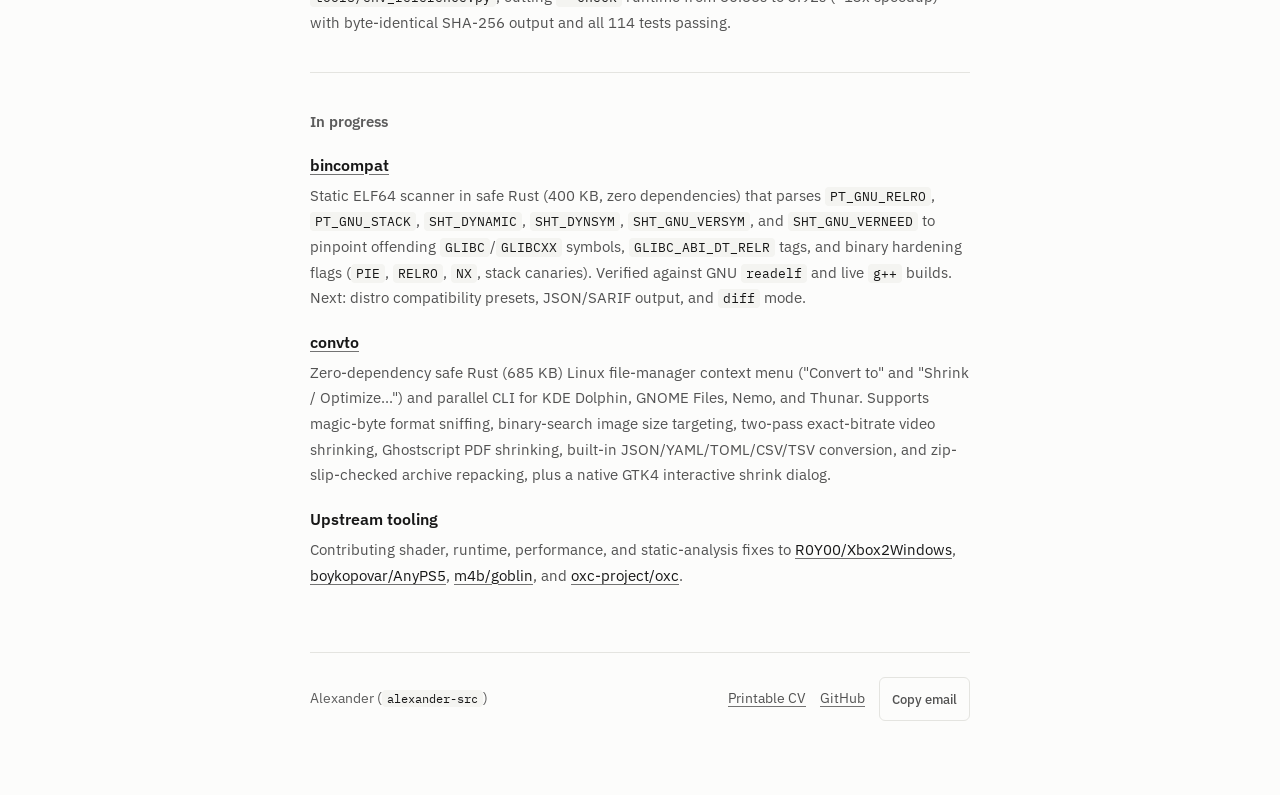
==== commit c6953859: "Sync merged R0Y00/Xbox2Windows#542 (24 merged PRs)" ====
--- a/index.html
+++ b/index.html
@@ -112,6 +112,15 @@
         <ul class="item-list">
           <li>
             <div class="note-row">
+              <h3><a href="https://github.com/R0Y00/Xbox2Windows/pull/542" target="_blank" rel="noopener noreferrer">R0Y00/Xbox2Windows #542: lower gfx1013 24-bit integer multiplies in <code>pixel_aot</code></a></h3>
+              <span class="note-date">Merged Nov 2026</span>
+            </div>
+            <p>
+              Lowered all 8 <code>v_mul_{i32_i24,u32_u24,hi_i32_i24,hi_u32_u24}</code> (<code>_e32</code>/<code>_e64</code>) forms in pure 32-bit SM 6.0 HLSL via lazy helpers without requiring 64-bit integer shader ops, verified across 1,000,529 fuzz pairs, LLVM binary round-trips, and batched D3D12 WARP draw checks with 6 wrong-mode and mutated-shader controls.
+            </p>
+          </li>
+          <li>
+            <div class="note-row">
               <h3><a href="https://github.com/boykopovar/AnyPS5/pull/25581" target="_blank" rel="noopener noreferrer">boykopovar/AnyPS5 #25577–#25581: 2x–5.2x speedups across five CI audit tools</a></h3>
               <span class="note-date">Merged Nov 2026</span>
             </div>
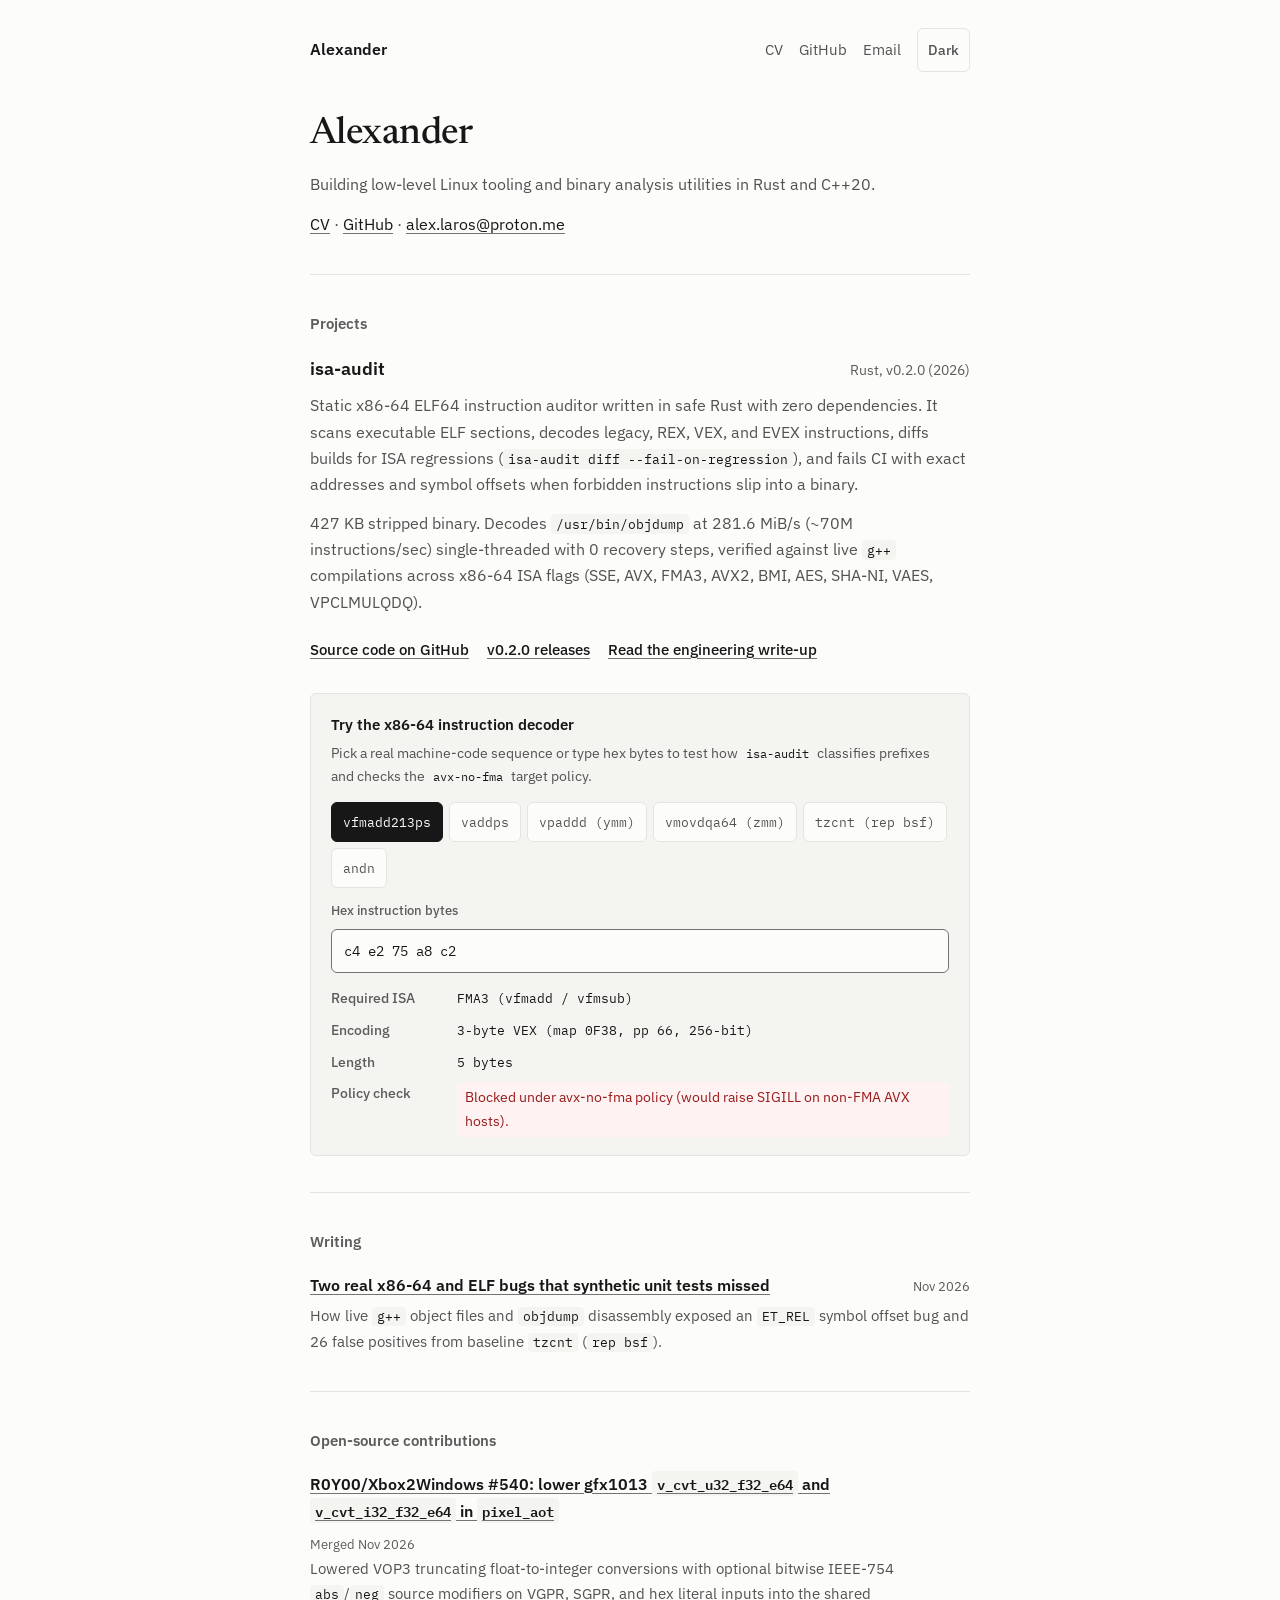
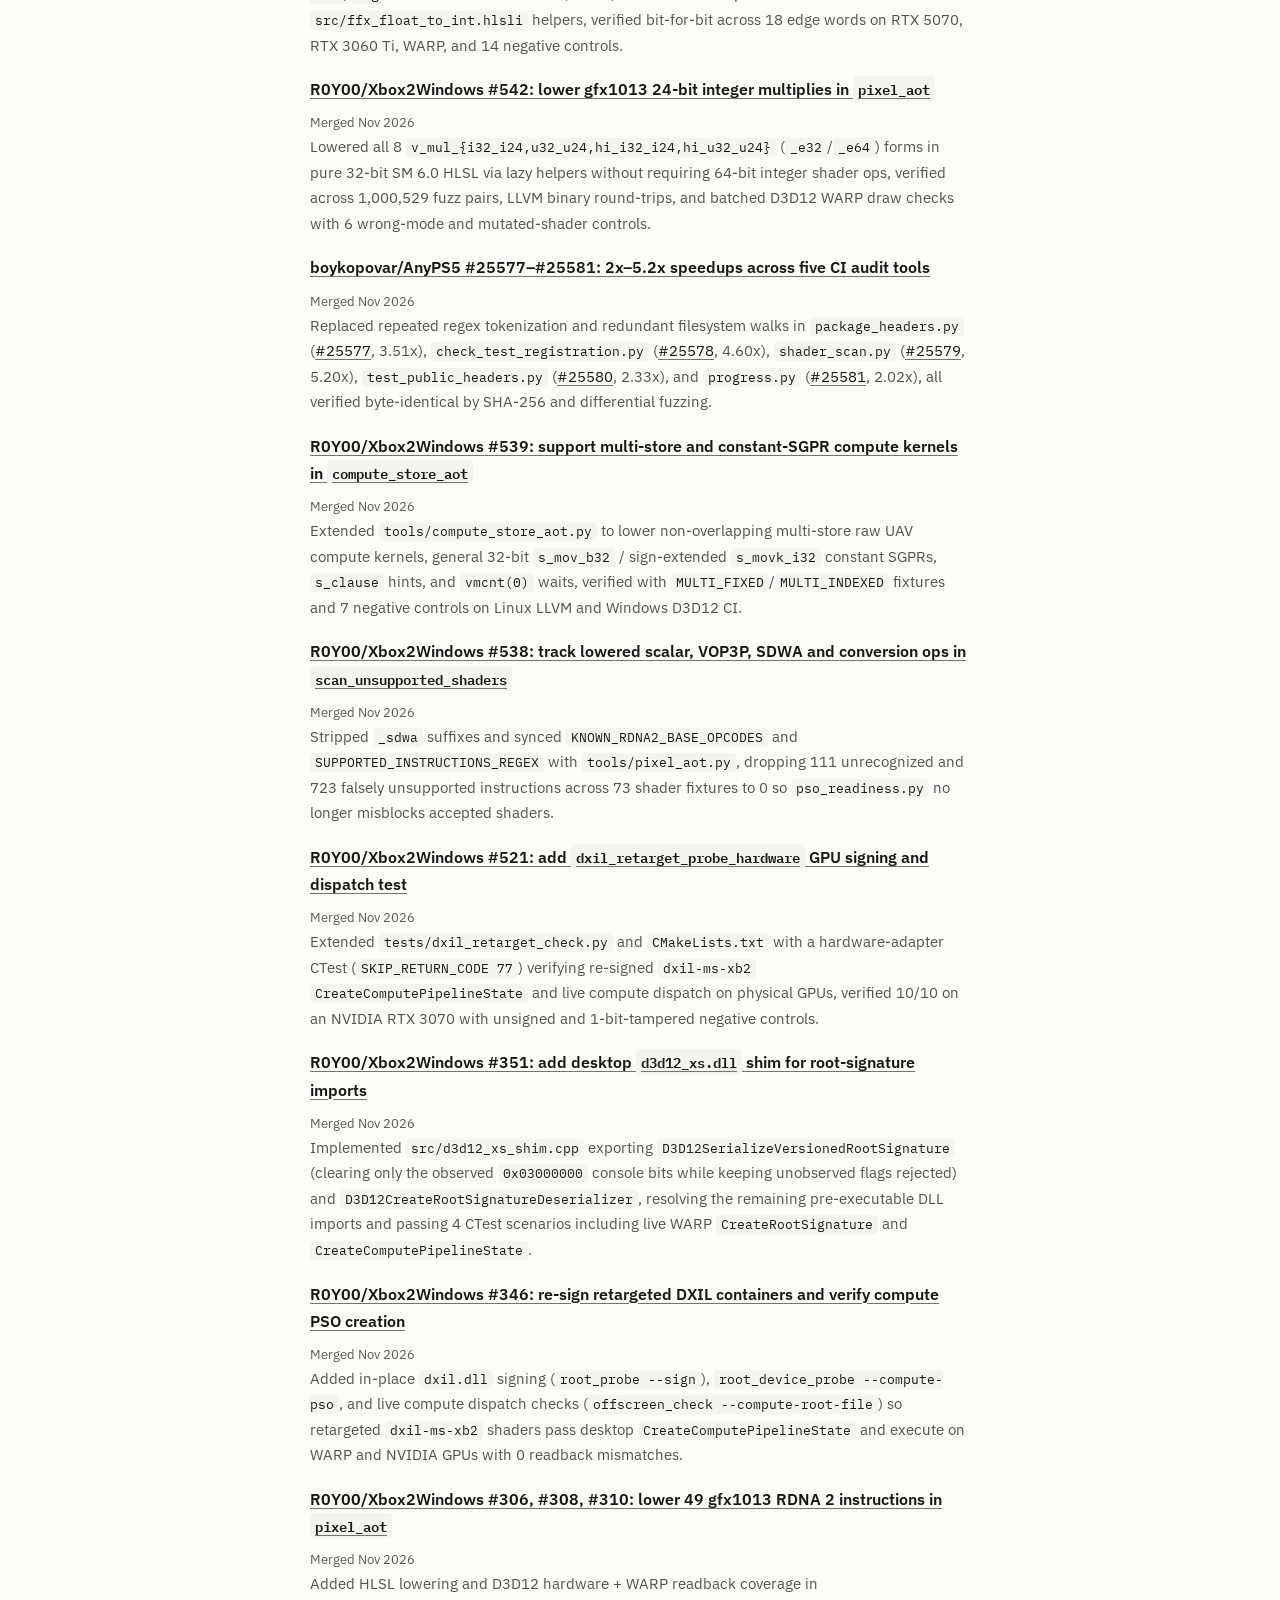
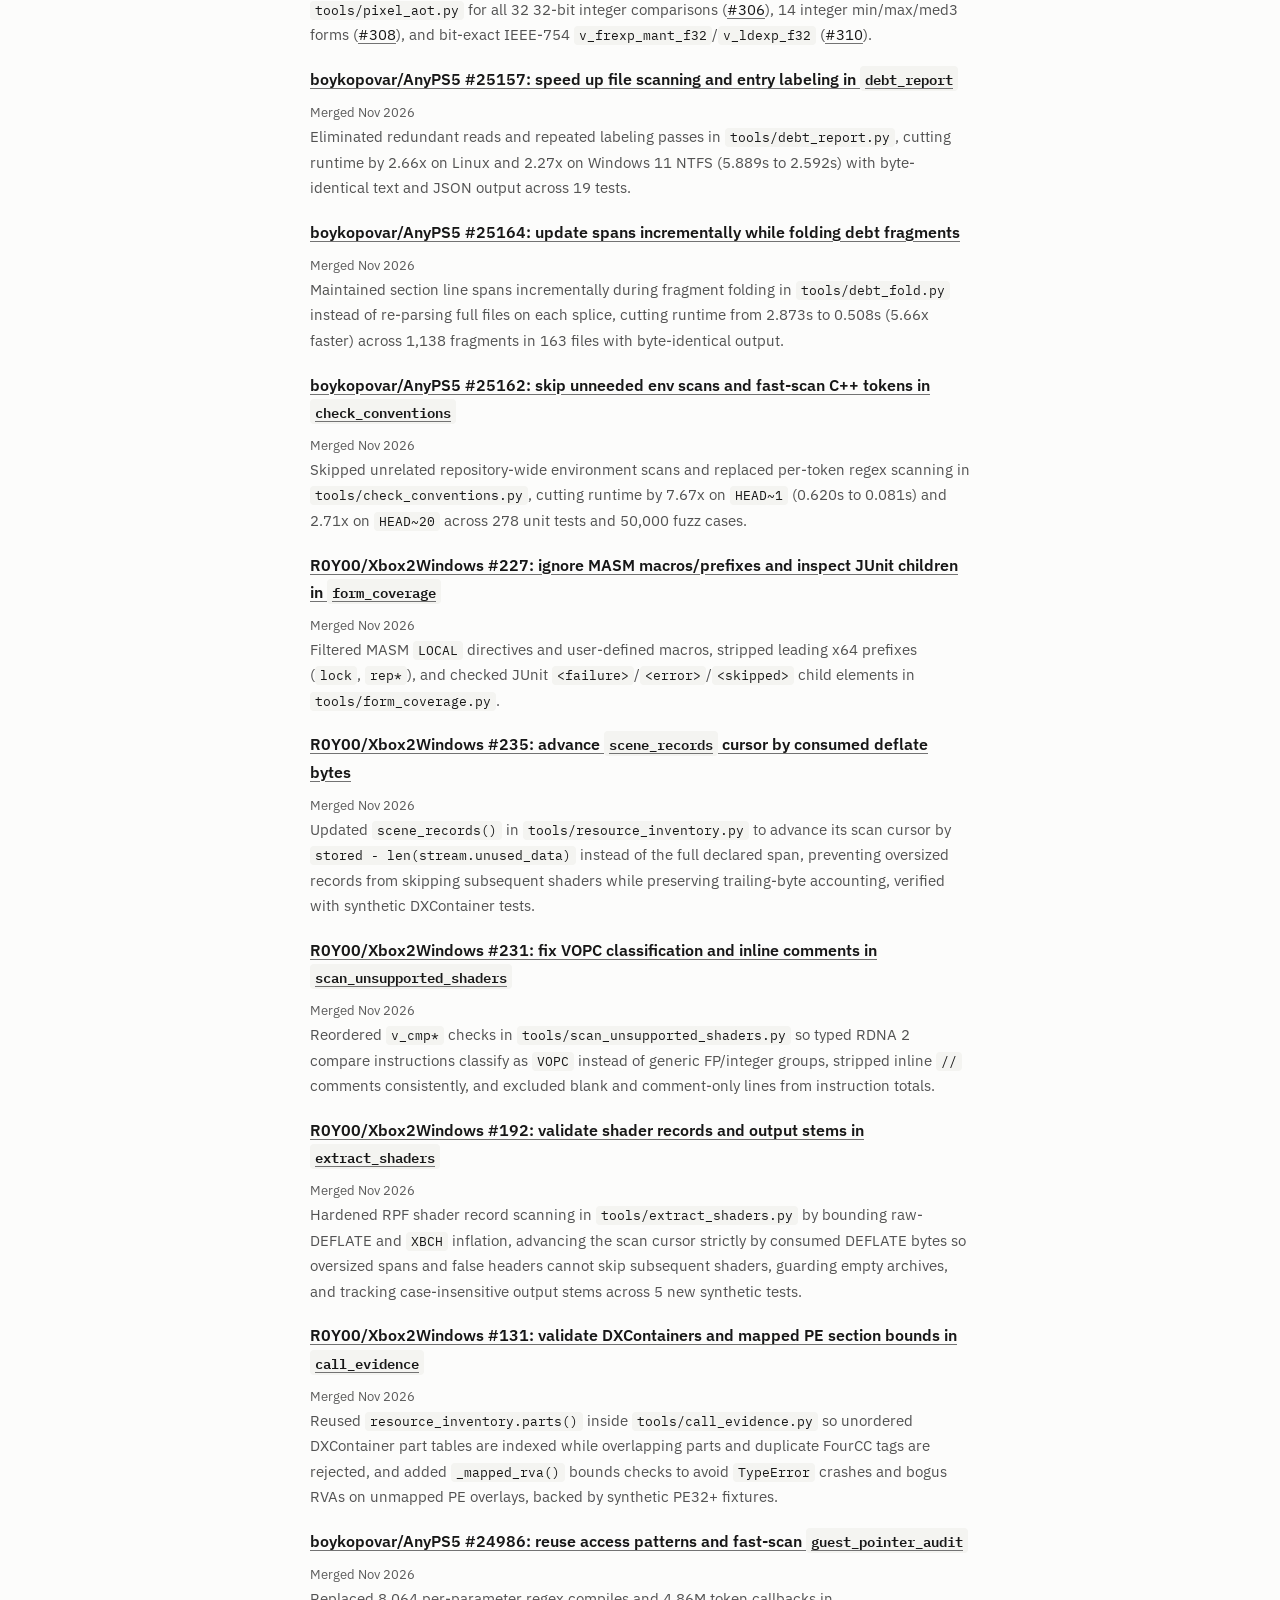
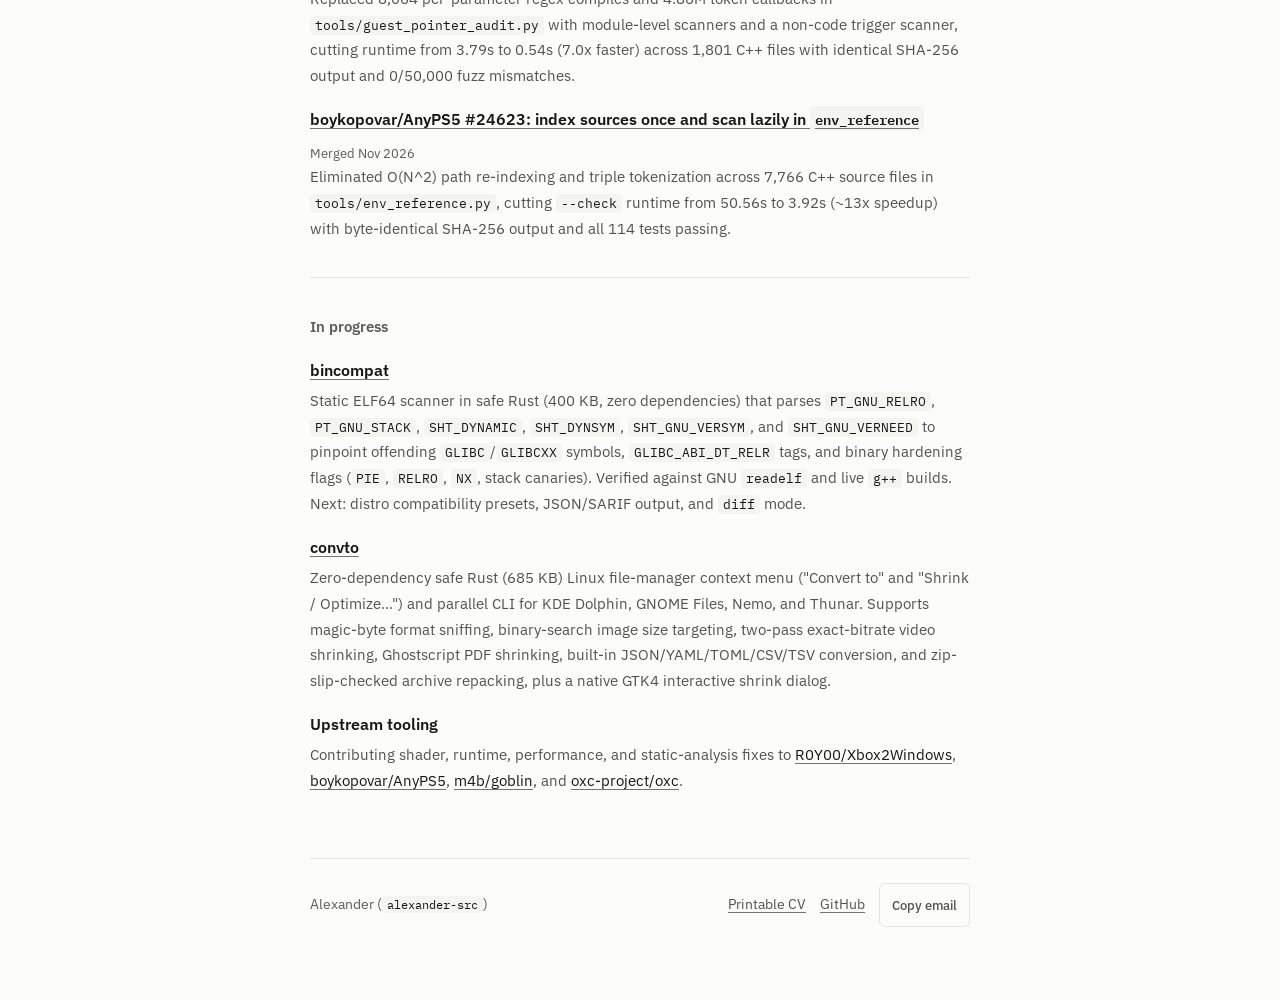
==== commit def6067b: "Sync merged Xbox2Windows #540 (25 merged upstream PRs)" ====
--- a/index.html
+++ b/index.html
@@ -112,6 +112,15 @@
         <ul class="item-list">
           <li>
             <div class="note-row">
+              <h3><a href="https://github.com/R0Y00/Xbox2Windows/pull/540" target="_blank" rel="noopener noreferrer">R0Y00/Xbox2Windows #540: lower gfx1013 <code>v_cvt_u32_f32_e64</code> and <code>v_cvt_i32_f32_e64</code> in <code>pixel_aot</code></a></h3>
+              <span class="note-date">Merged Nov 2026</span>
+            </div>
+            <p>
+              Lowered VOP3 truncating float-to-integer conversions with optional bitwise IEEE-754 <code>abs</code>/<code>neg</code> source modifiers on VGPR, SGPR, and hex literal inputs into the shared <code>src/ffx_float_to_int.hlsli</code> helpers, verified bit-for-bit across 18 edge words on RTX 5070, RTX 3060 Ti, WARP, and 14 negative controls.
+            </p>
+          </li>
+          <li>
+            <div class="note-row">
               <h3><a href="https://github.com/R0Y00/Xbox2Windows/pull/542" target="_blank" rel="noopener noreferrer">R0Y00/Xbox2Windows #542: lower gfx1013 24-bit integer multiplies in <code>pixel_aot</code></a></h3>
               <span class="note-date">Merged Nov 2026</span>
             </div>
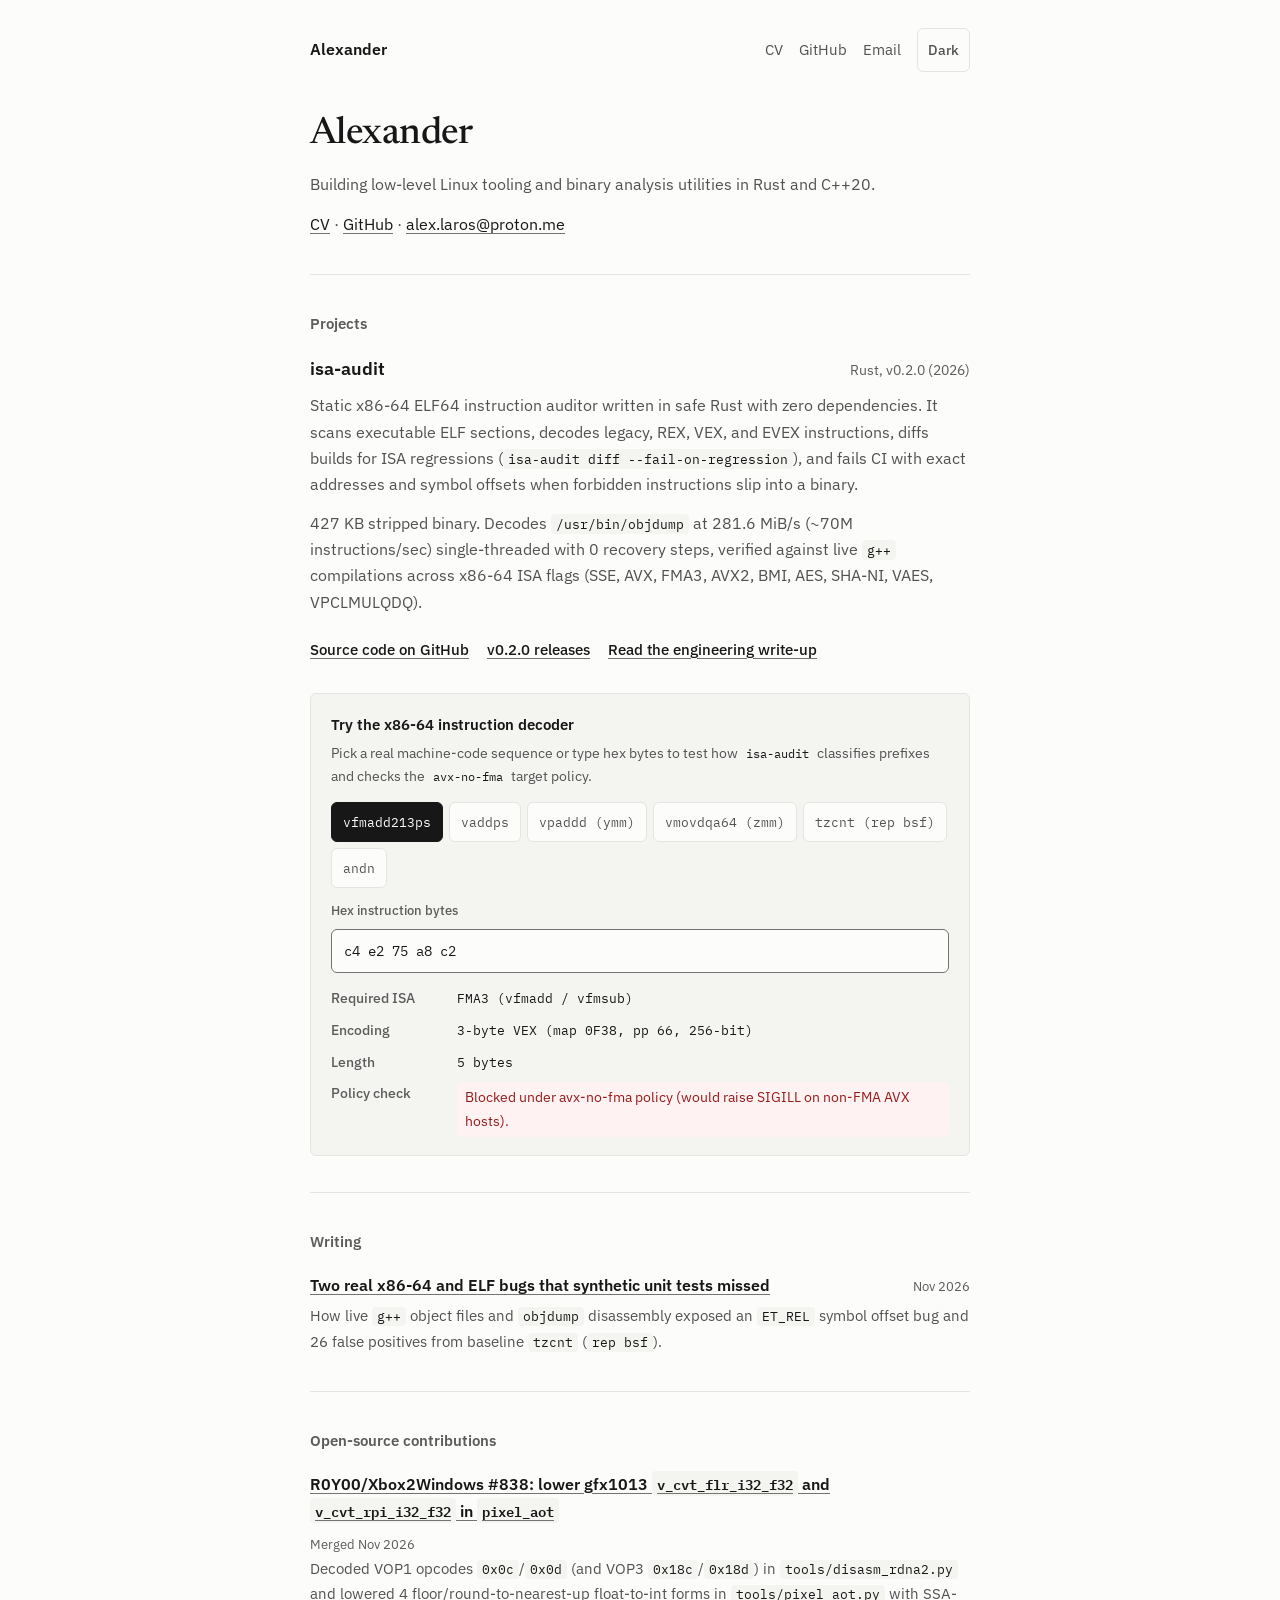
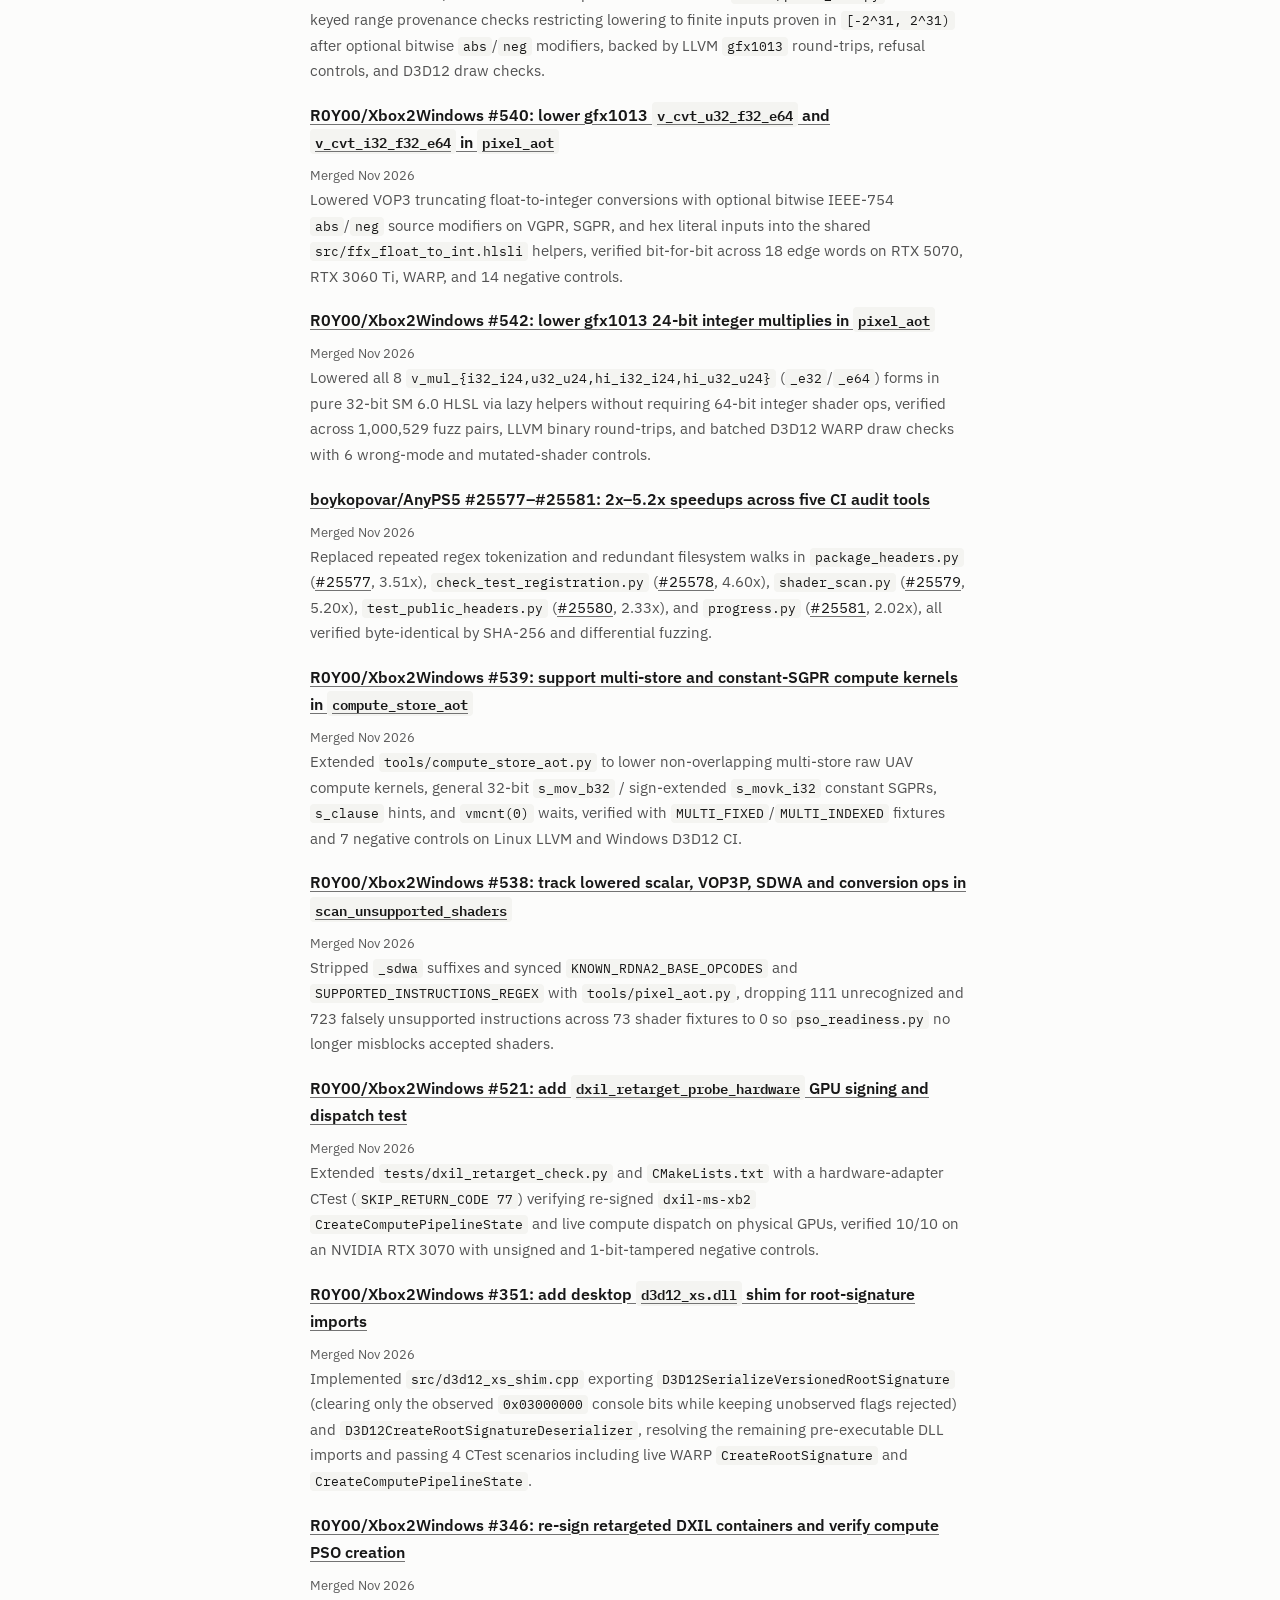
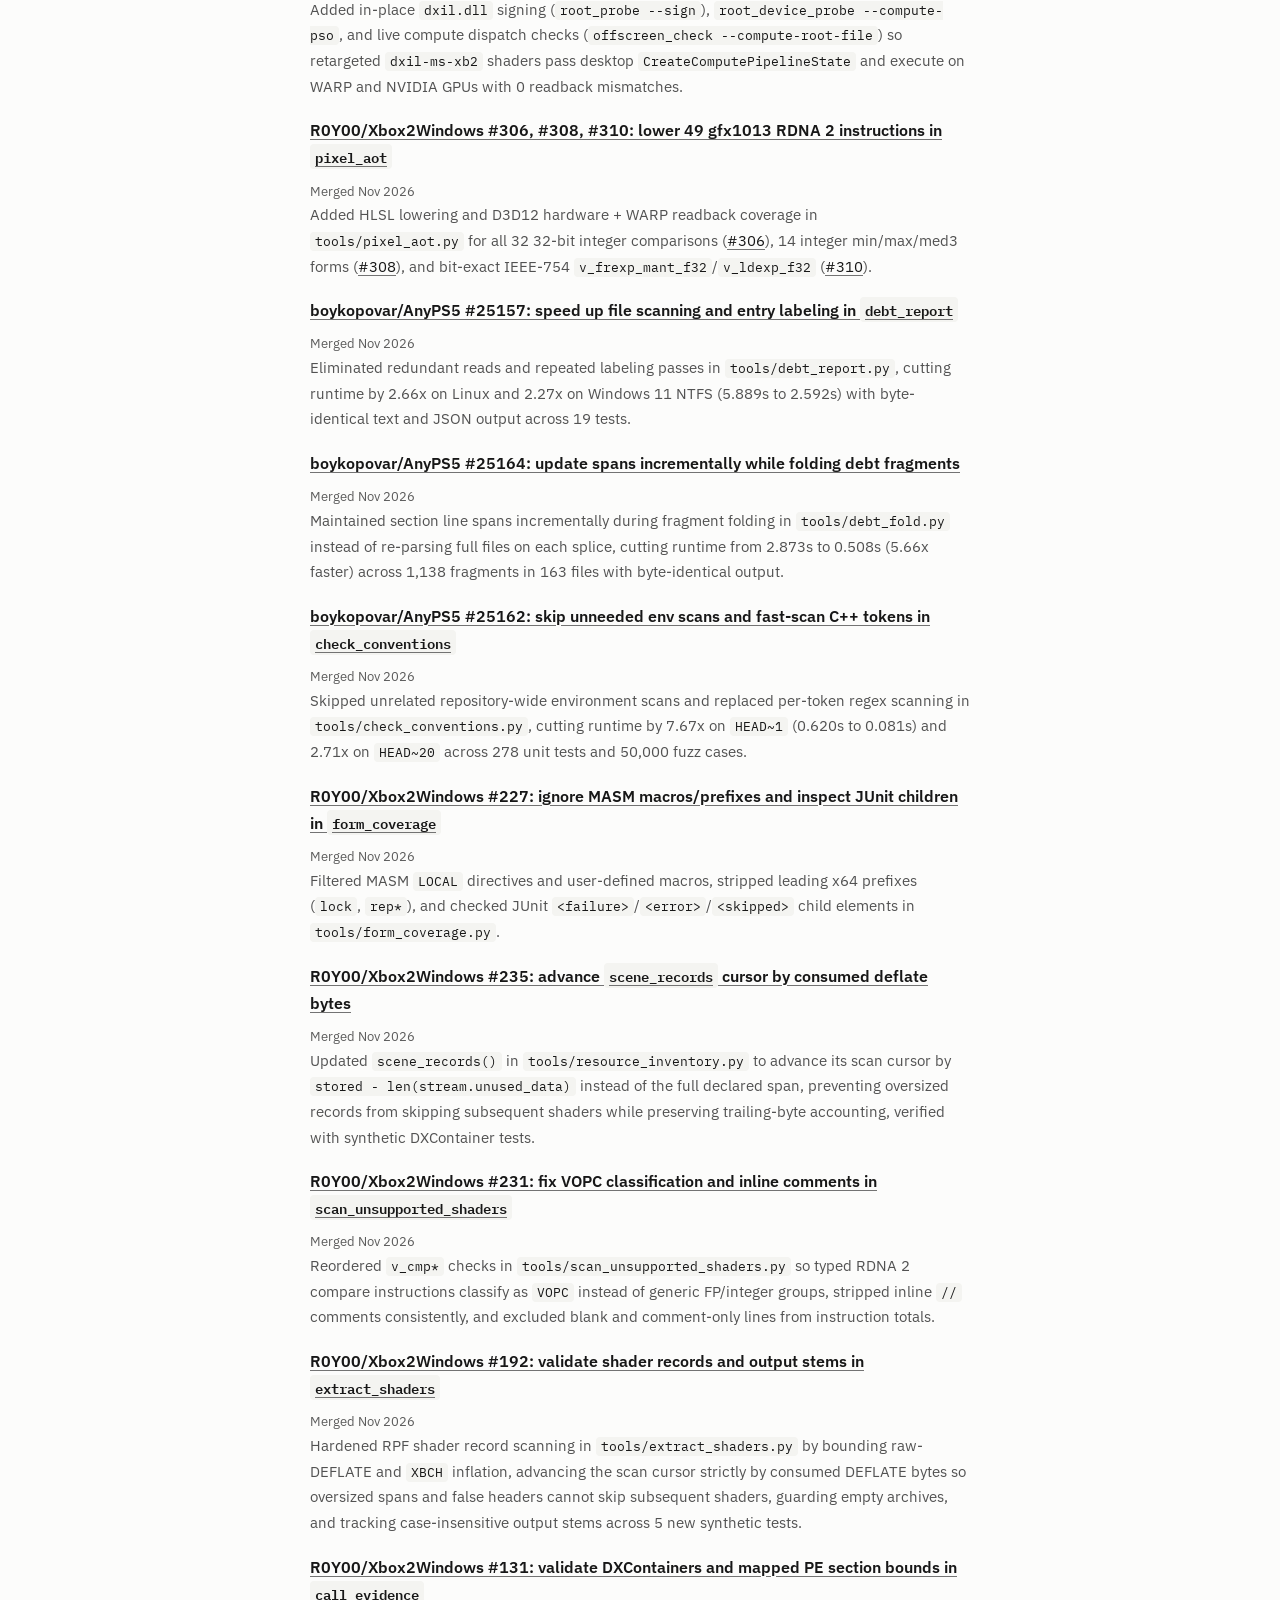
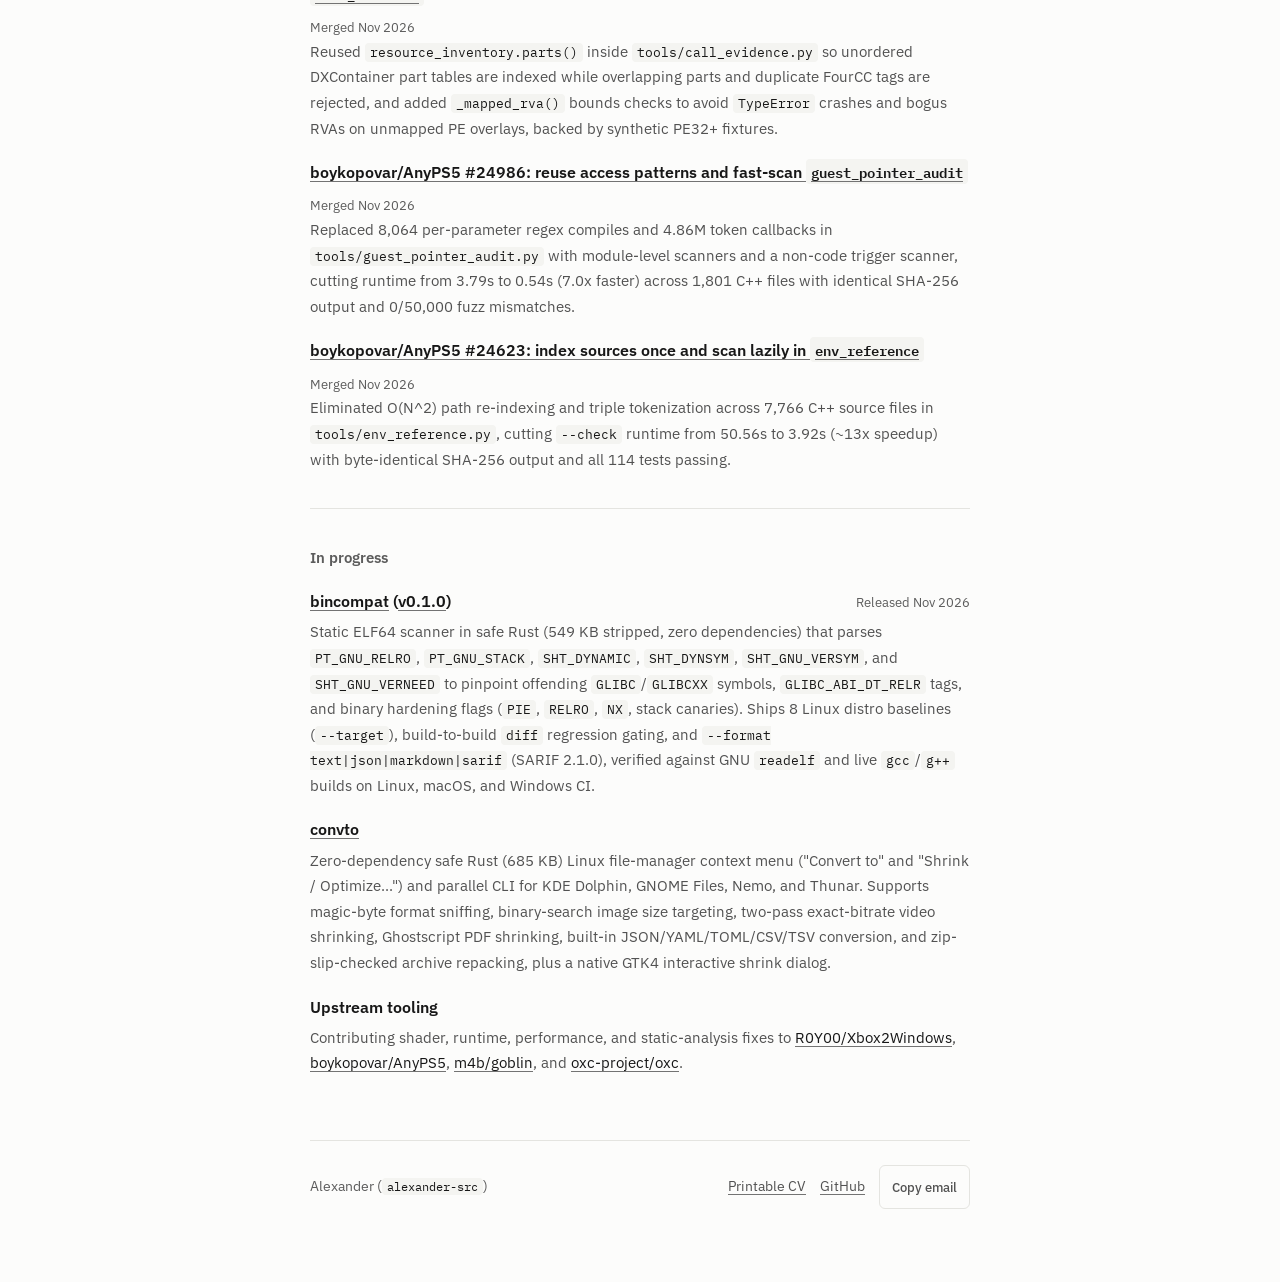
==== commit a085720c: "chore: sync Xbox2Windows #838 merge and bincompat v0.1.0 release" ====
--- a/index.html
+++ b/index.html
@@ -112,6 +112,15 @@
         <ul class="item-list">
           <li>
             <div class="note-row">
+              <h3><a href="https://github.com/R0Y00/Xbox2Windows/pull/838" target="_blank" rel="noopener noreferrer">R0Y00/Xbox2Windows #838: lower gfx1013 <code>v_cvt_flr_i32_f32</code> and <code>v_cvt_rpi_i32_f32</code> in <code>pixel_aot</code></a></h3>
+              <span class="note-date">Merged Nov 2026</span>
+            </div>
+            <p>
+              Decoded VOP1 opcodes <code>0x0c</code>/<code>0x0d</code> (and VOP3 <code>0x18c</code>/<code>0x18d</code>) in <code>tools/disasm_rdna2.py</code> and lowered 4 floor/round-to-nearest-up float-to-int forms in <code>tools/pixel_aot.py</code> with SSA-keyed range provenance checks restricting lowering to finite inputs proven in <code>[-2^31, 2^31)</code> after optional bitwise <code>abs</code>/<code>neg</code> modifiers, backed by LLVM <code>gfx1013</code> round-trips, refusal controls, and D3D12 draw checks.
+            </p>
+          </li>
+          <li>
+            <div class="note-row">
               <h3><a href="https://github.com/R0Y00/Xbox2Windows/pull/540" target="_blank" rel="noopener noreferrer">R0Y00/Xbox2Windows #540: lower gfx1013 <code>v_cvt_u32_f32_e64</code> and <code>v_cvt_i32_f32_e64</code> in <code>pixel_aot</code></a></h3>
               <span class="note-date">Merged Nov 2026</span>
             </div>
@@ -288,9 +297,12 @@
         <h2>In progress</h2>
         <ul class="item-list">
           <li>
-            <h3><a href="https://github.com/alexander-src/bincompat" target="_blank" rel="noopener noreferrer">bincompat</a></h3>
-            <p>
-              Static ELF64 scanner in safe Rust (400 KB, zero dependencies) that parses <code>PT_GNU_RELRO</code>, <code>PT_GNU_STACK</code>, <code>SHT_DYNAMIC</code>, <code>SHT_DYNSYM</code>, <code>SHT_GNU_VERSYM</code>, and <code>SHT_GNU_VERNEED</code> to pinpoint offending <code>GLIBC</code>/<code>GLIBCXX</code> symbols, <code>GLIBC_ABI_DT_RELR</code> tags, and binary hardening flags (<code>PIE</code>, <code>RELRO</code>, <code>NX</code>, stack canaries). Verified against GNU <code>readelf</code> and live <code>g++</code> builds. Next: distro compatibility presets, JSON/SARIF output, and <code>diff</code> mode.
+            <div class="note-row">
+              <h3><a href="https://github.com/alexander-src/bincompat" target="_blank" rel="noopener noreferrer">bincompat</a> (<a href="https://github.com/alexander-src/bincompat/releases/tag/v0.1.0" target="_blank" rel="noopener noreferrer">v0.1.0</a>)</h3>
+              <span class="note-date">Released Nov 2026</span>
+            </div>
+            <p>
+              Static ELF64 scanner in safe Rust (549 KB stripped, zero dependencies) that parses <code>PT_GNU_RELRO</code>, <code>PT_GNU_STACK</code>, <code>SHT_DYNAMIC</code>, <code>SHT_DYNSYM</code>, <code>SHT_GNU_VERSYM</code>, and <code>SHT_GNU_VERNEED</code> to pinpoint offending <code>GLIBC</code>/<code>GLIBCXX</code> symbols, <code>GLIBC_ABI_DT_RELR</code> tags, and binary hardening flags (<code>PIE</code>, <code>RELRO</code>, <code>NX</code>, stack canaries). Ships 8 Linux distro baselines (<code>--target</code>), build-to-build <code>diff</code> regression gating, and <code>--format text|json|markdown|sarif</code> (SARIF 2.1.0), verified against GNU <code>readelf</code> and live <code>gcc</code>/<code>g++</code> builds on Linux, macOS, and Windows CI.
             </p>
           </li>
           <li>
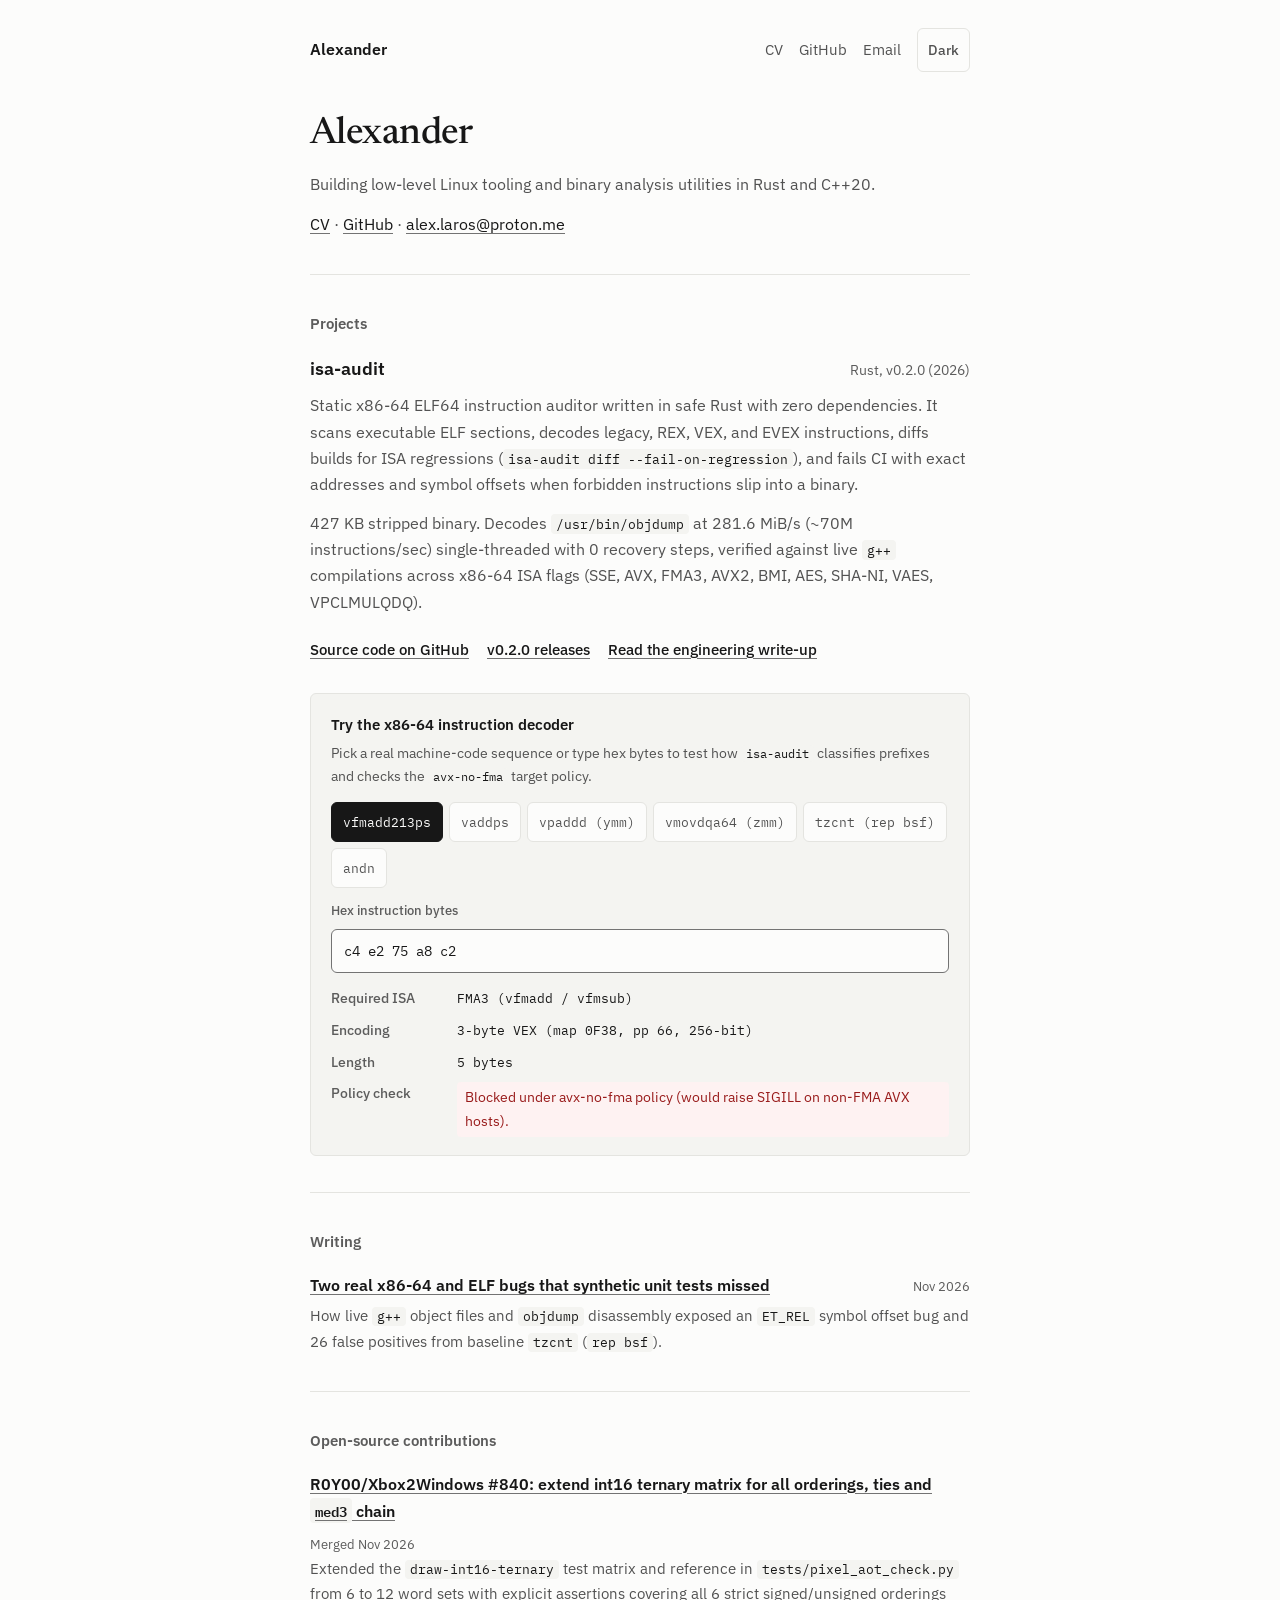
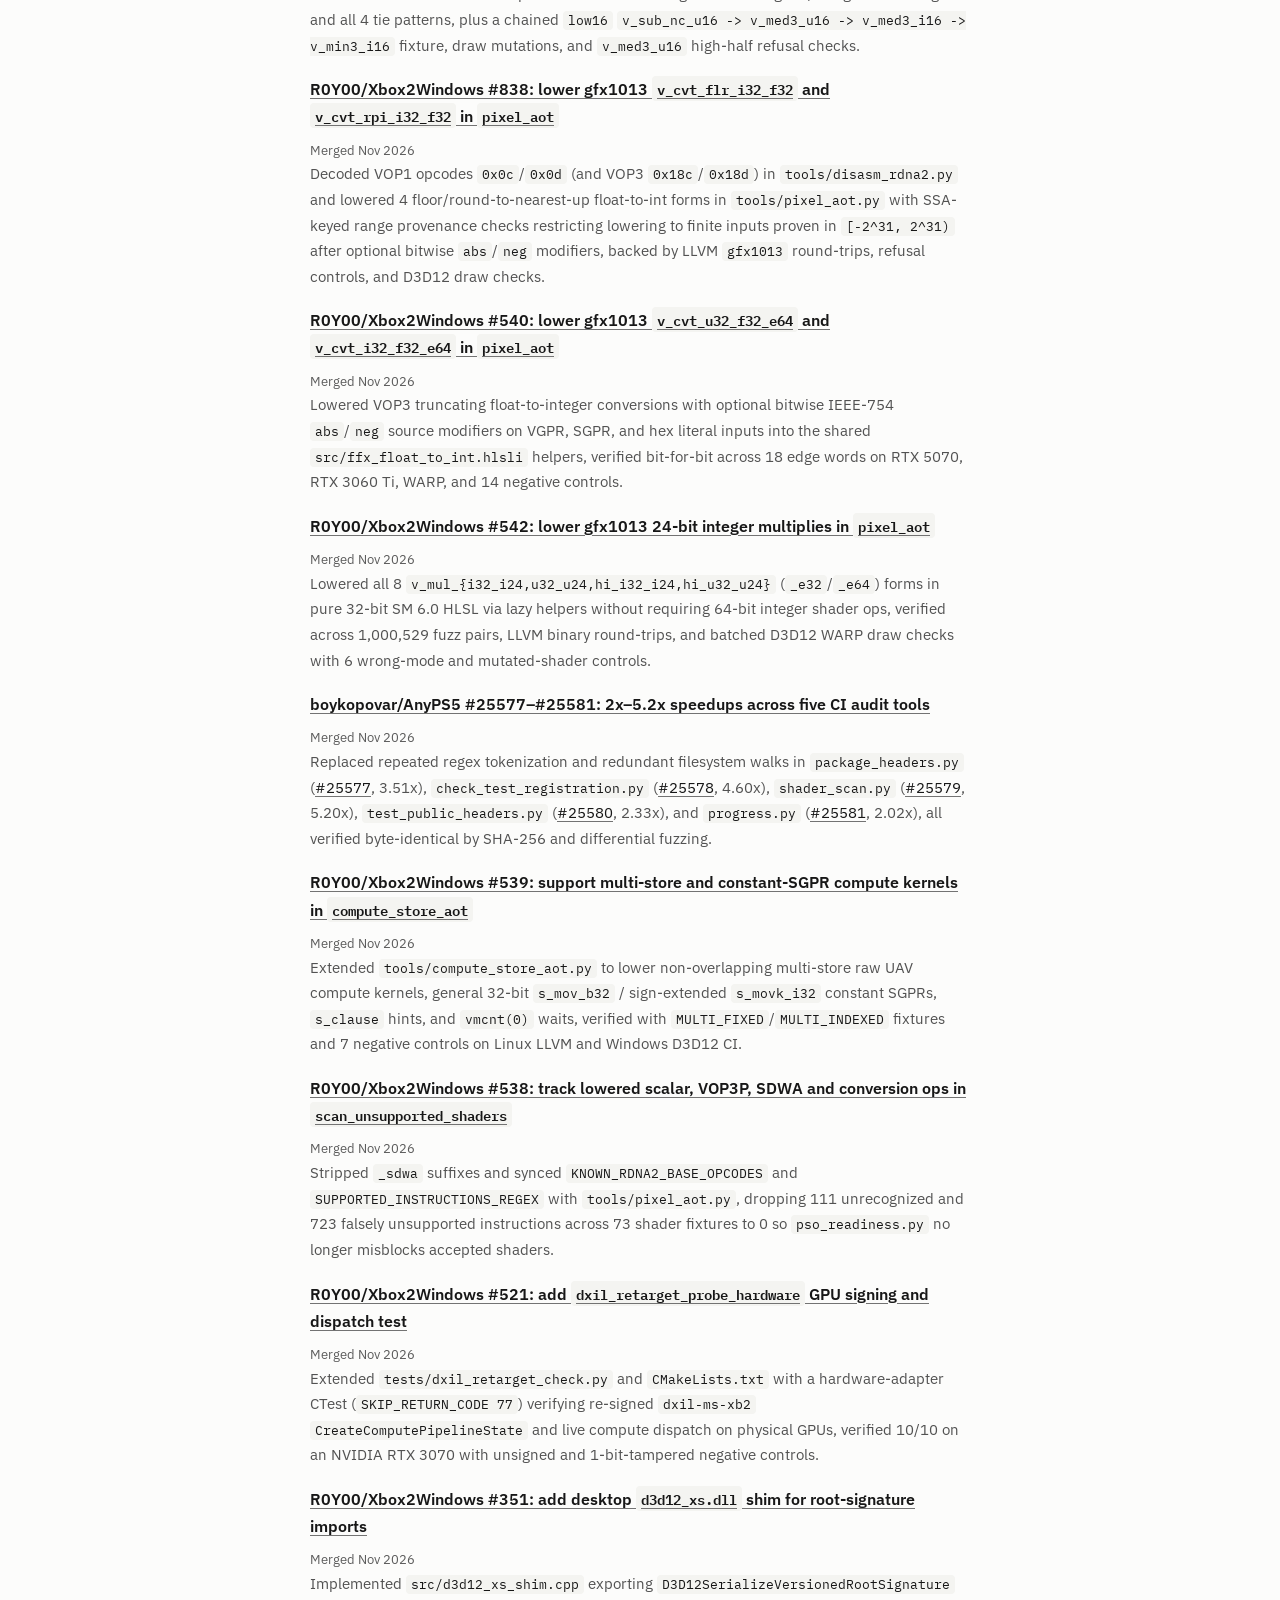
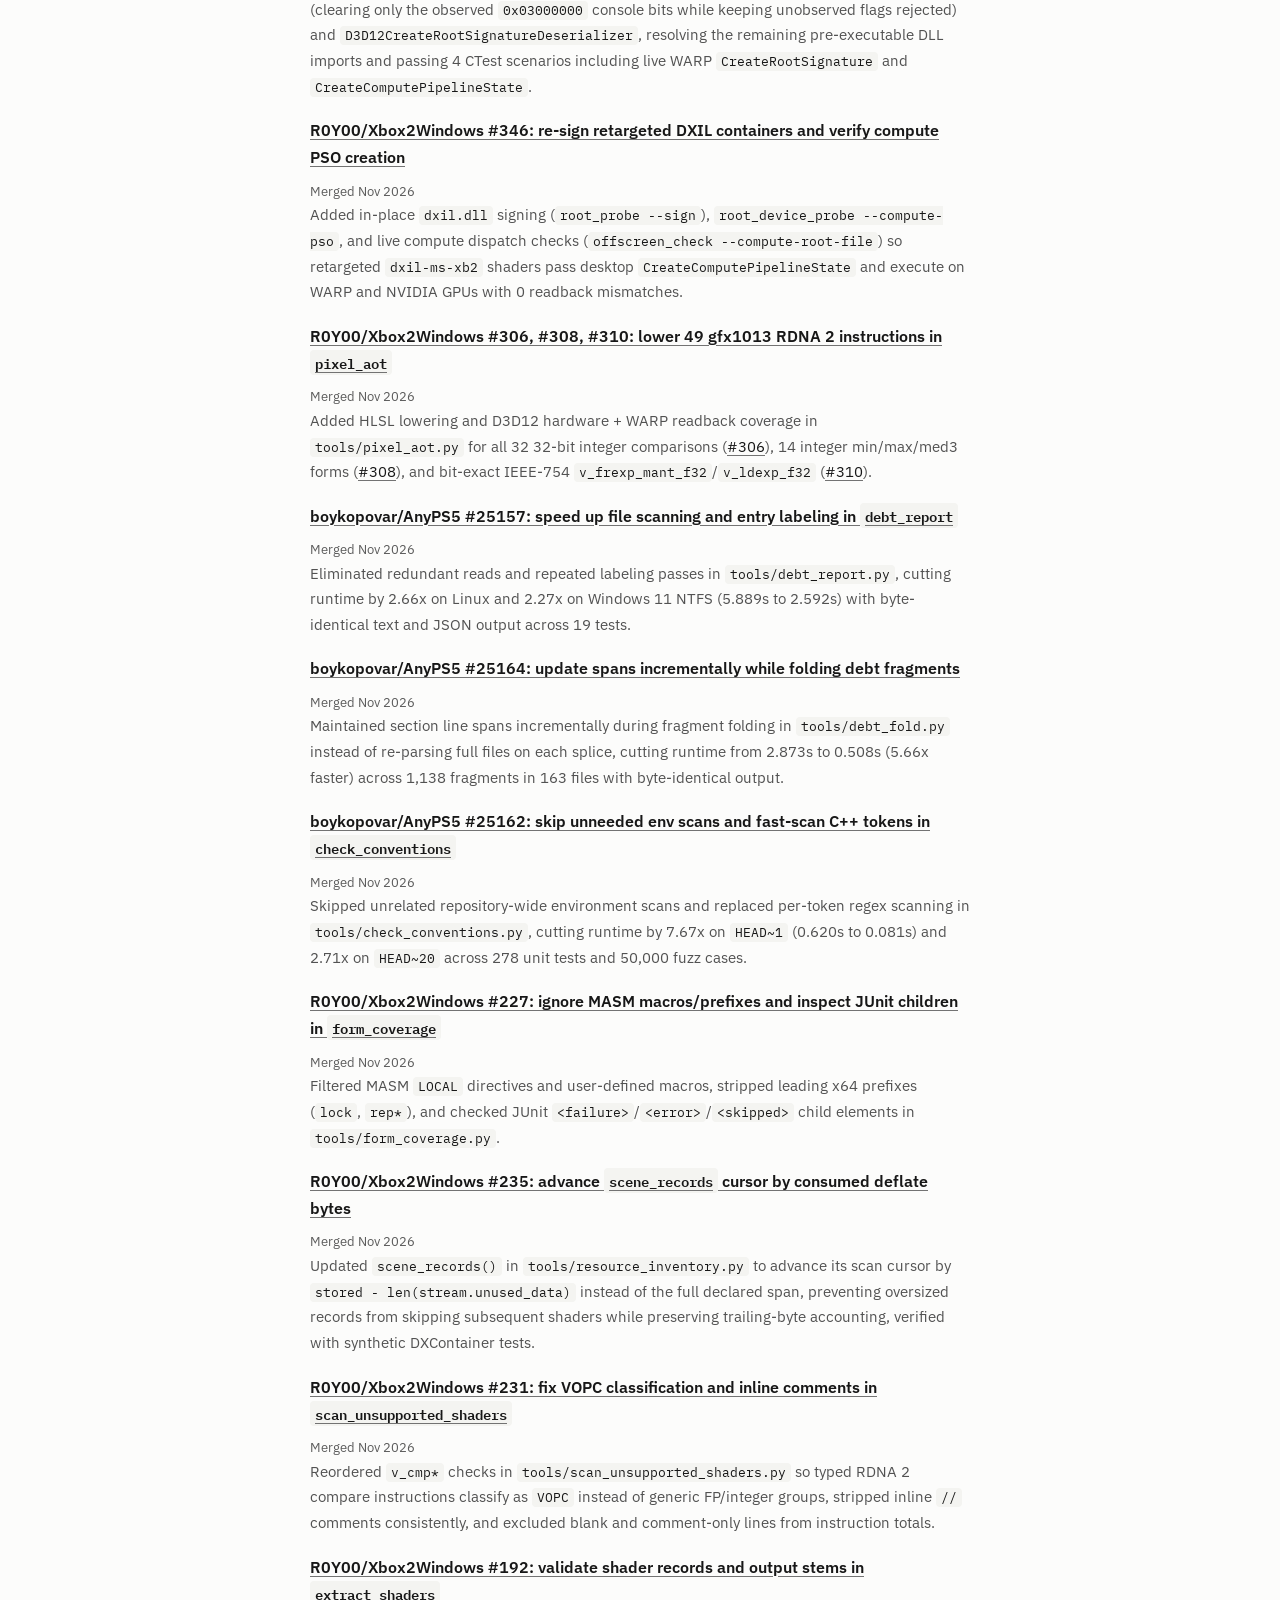
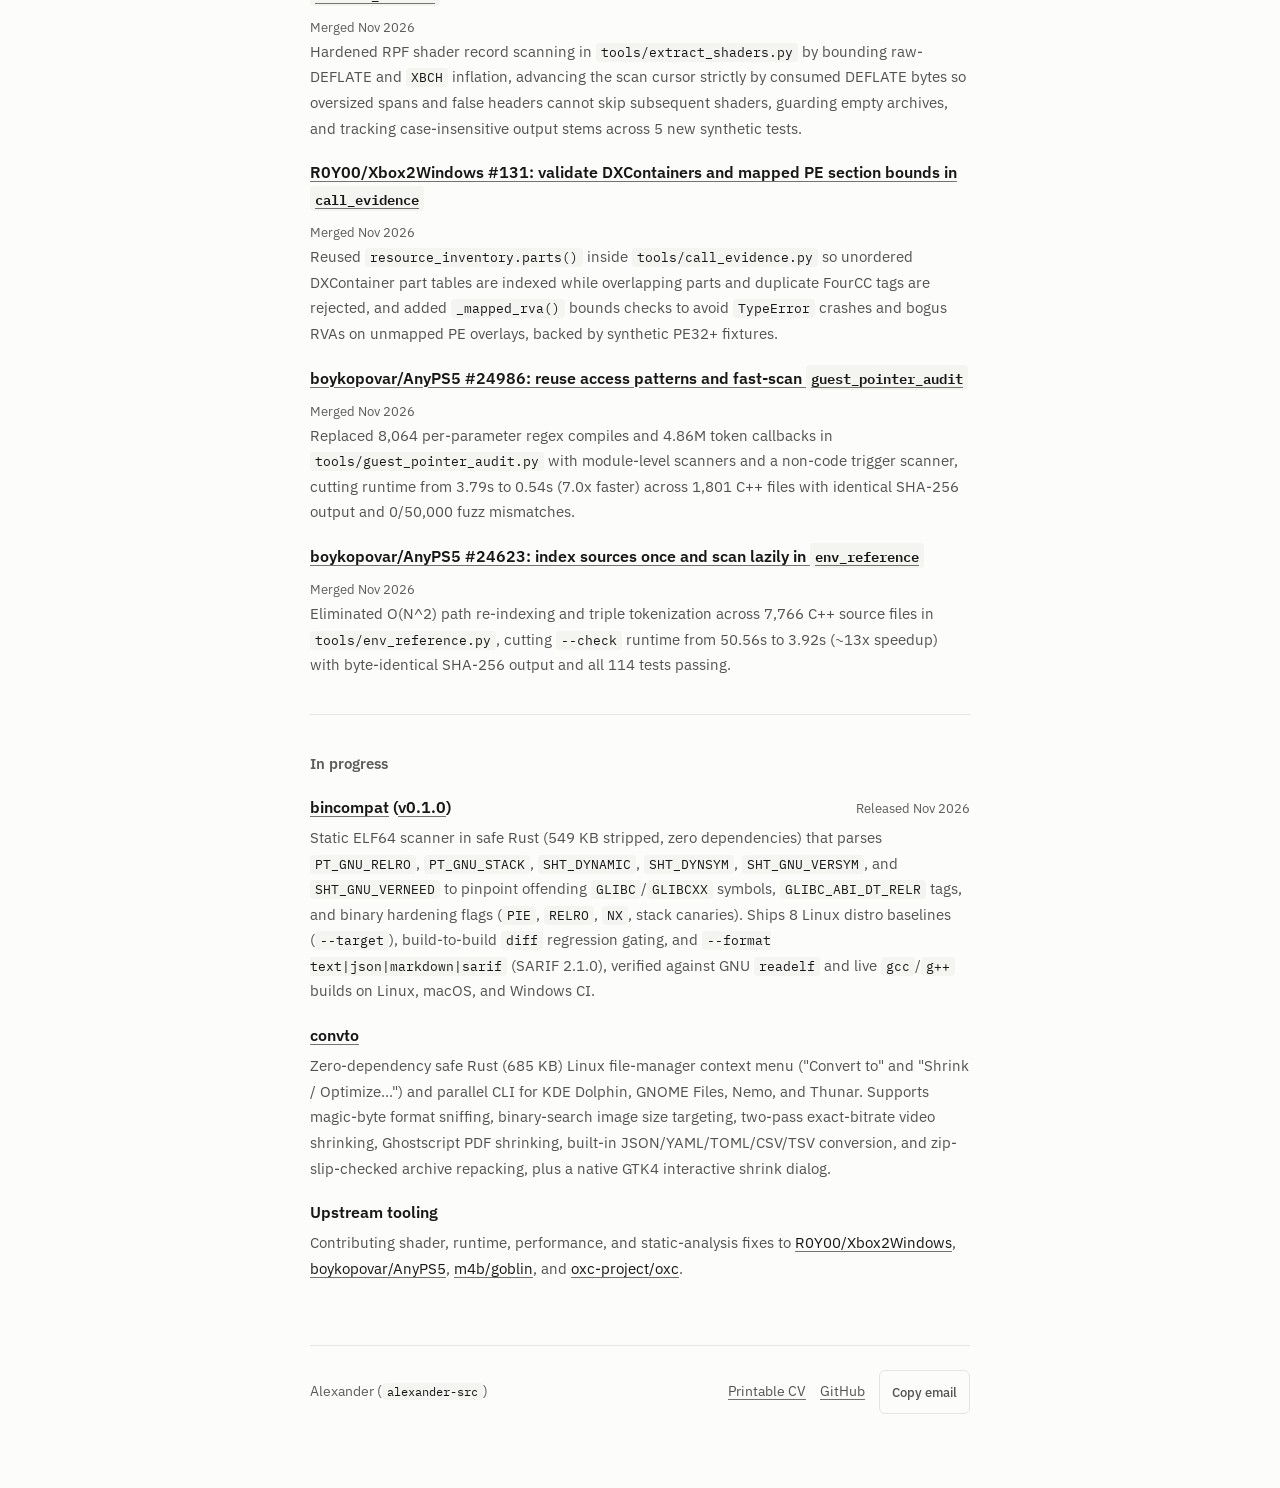
==== commit 710c7b46: "chore: sync Xbox2Windows #840 merge" ====
--- a/index.html
+++ b/index.html
@@ -112,6 +112,15 @@
         <ul class="item-list">
           <li>
             <div class="note-row">
+              <h3><a href="https://github.com/R0Y00/Xbox2Windows/pull/840" target="_blank" rel="noopener noreferrer">R0Y00/Xbox2Windows #840: extend int16 ternary matrix for all orderings, ties and <code>med3</code> chain</a></h3>
+              <span class="note-date">Merged Nov 2026</span>
+            </div>
+            <p>
+              Extended the <code>draw-int16-ternary</code> test matrix and reference in <code>tests/pixel_aot_check.py</code> from 6 to 12 word sets with explicit assertions covering all 6 strict signed/unsigned orderings and all 4 tie patterns, plus a chained <code>low16</code> <code>v_sub_nc_u16 -> v_med3_u16 -> v_med3_i16 -> v_min3_i16</code> fixture, draw mutations, and <code>v_med3_u16</code> high-half refusal checks.
+            </p>
+          </li>
+          <li>
+            <div class="note-row">
               <h3><a href="https://github.com/R0Y00/Xbox2Windows/pull/838" target="_blank" rel="noopener noreferrer">R0Y00/Xbox2Windows #838: lower gfx1013 <code>v_cvt_flr_i32_f32</code> and <code>v_cvt_rpi_i32_f32</code> in <code>pixel_aot</code></a></h3>
               <span class="note-date">Merged Nov 2026</span>
             </div>
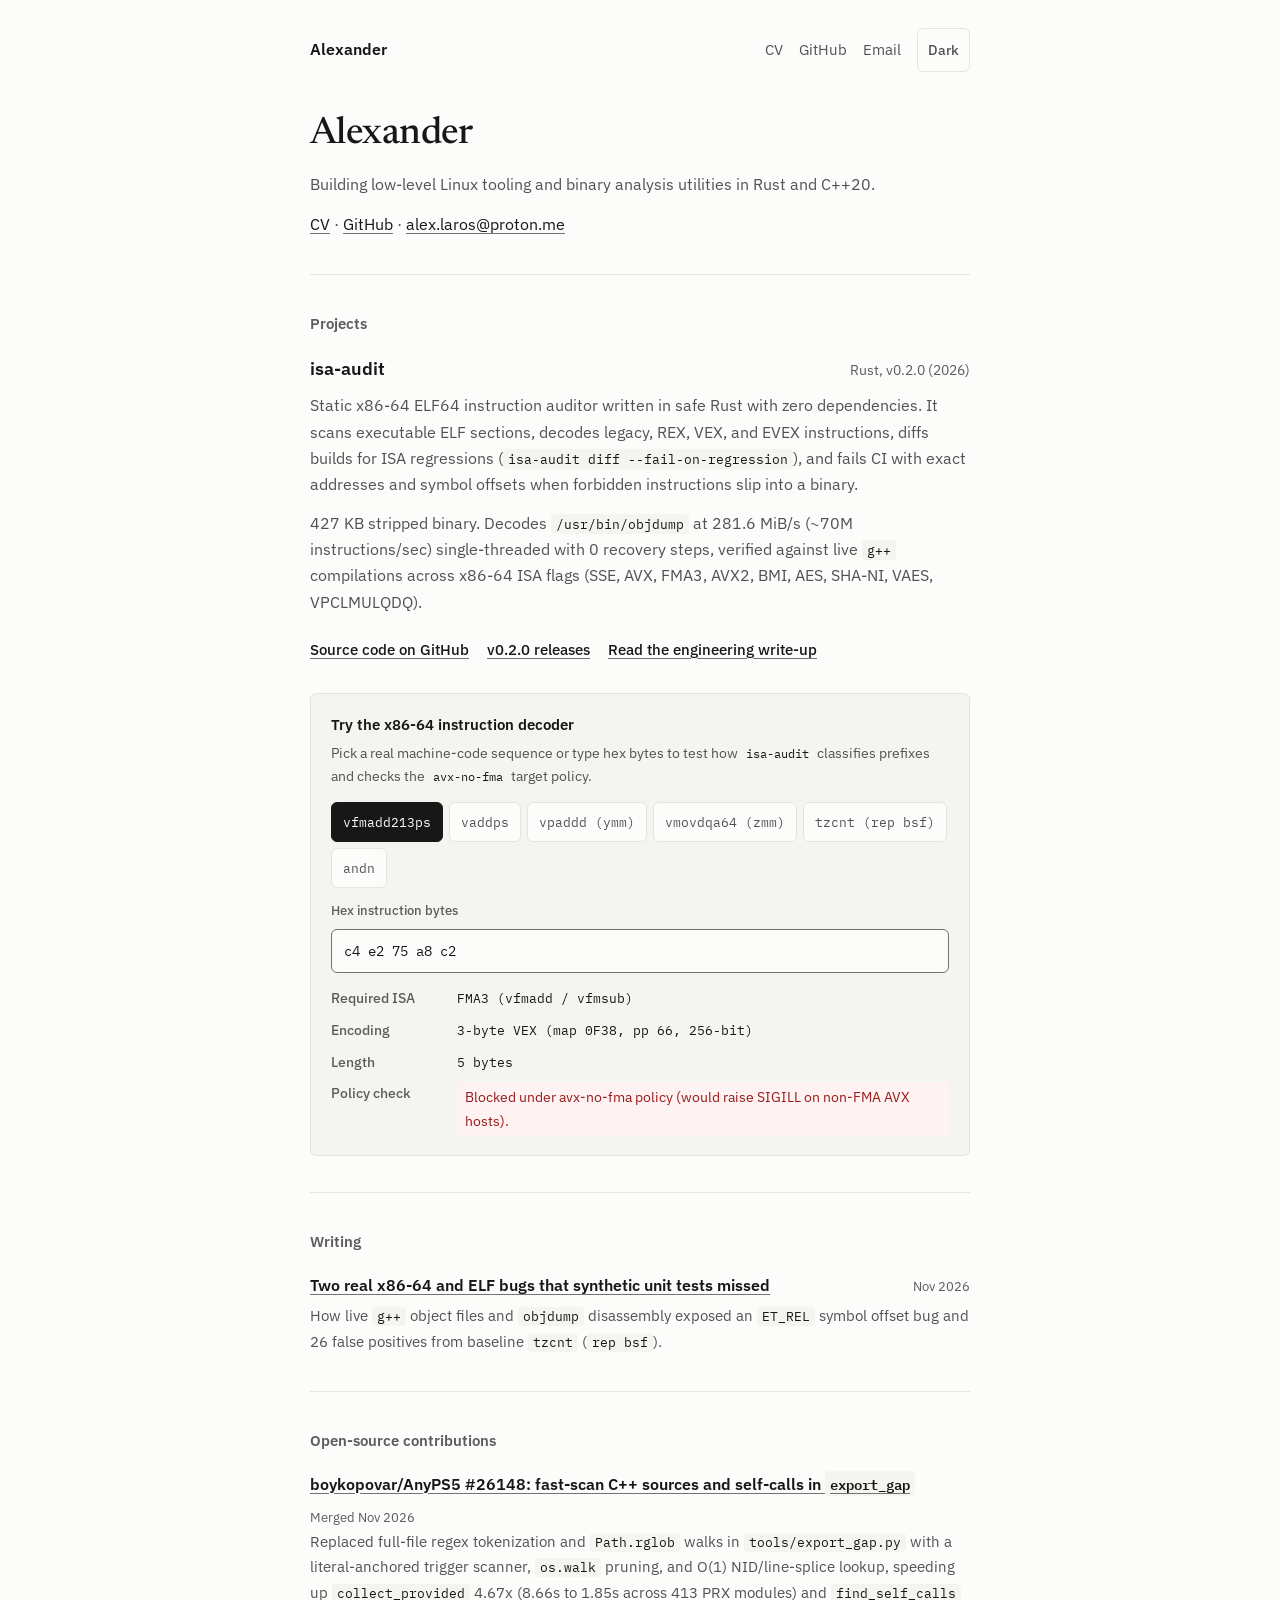
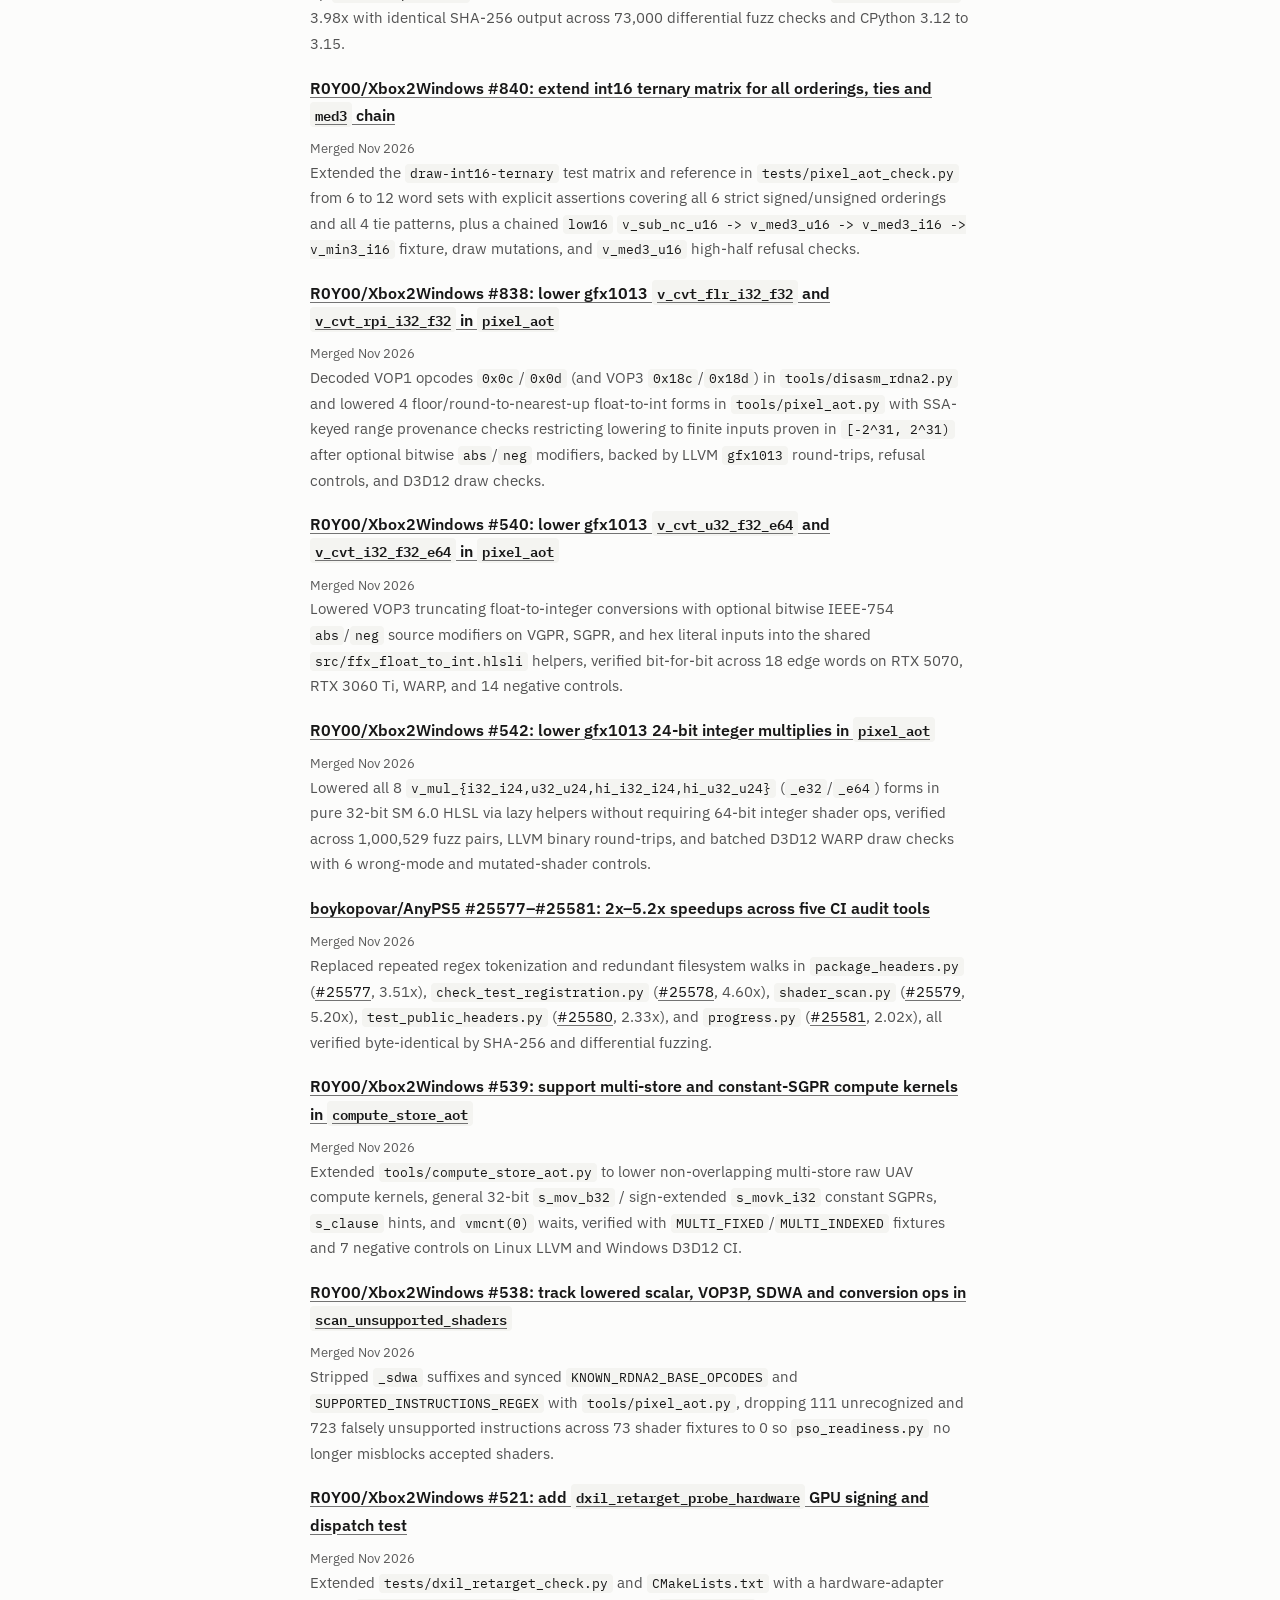
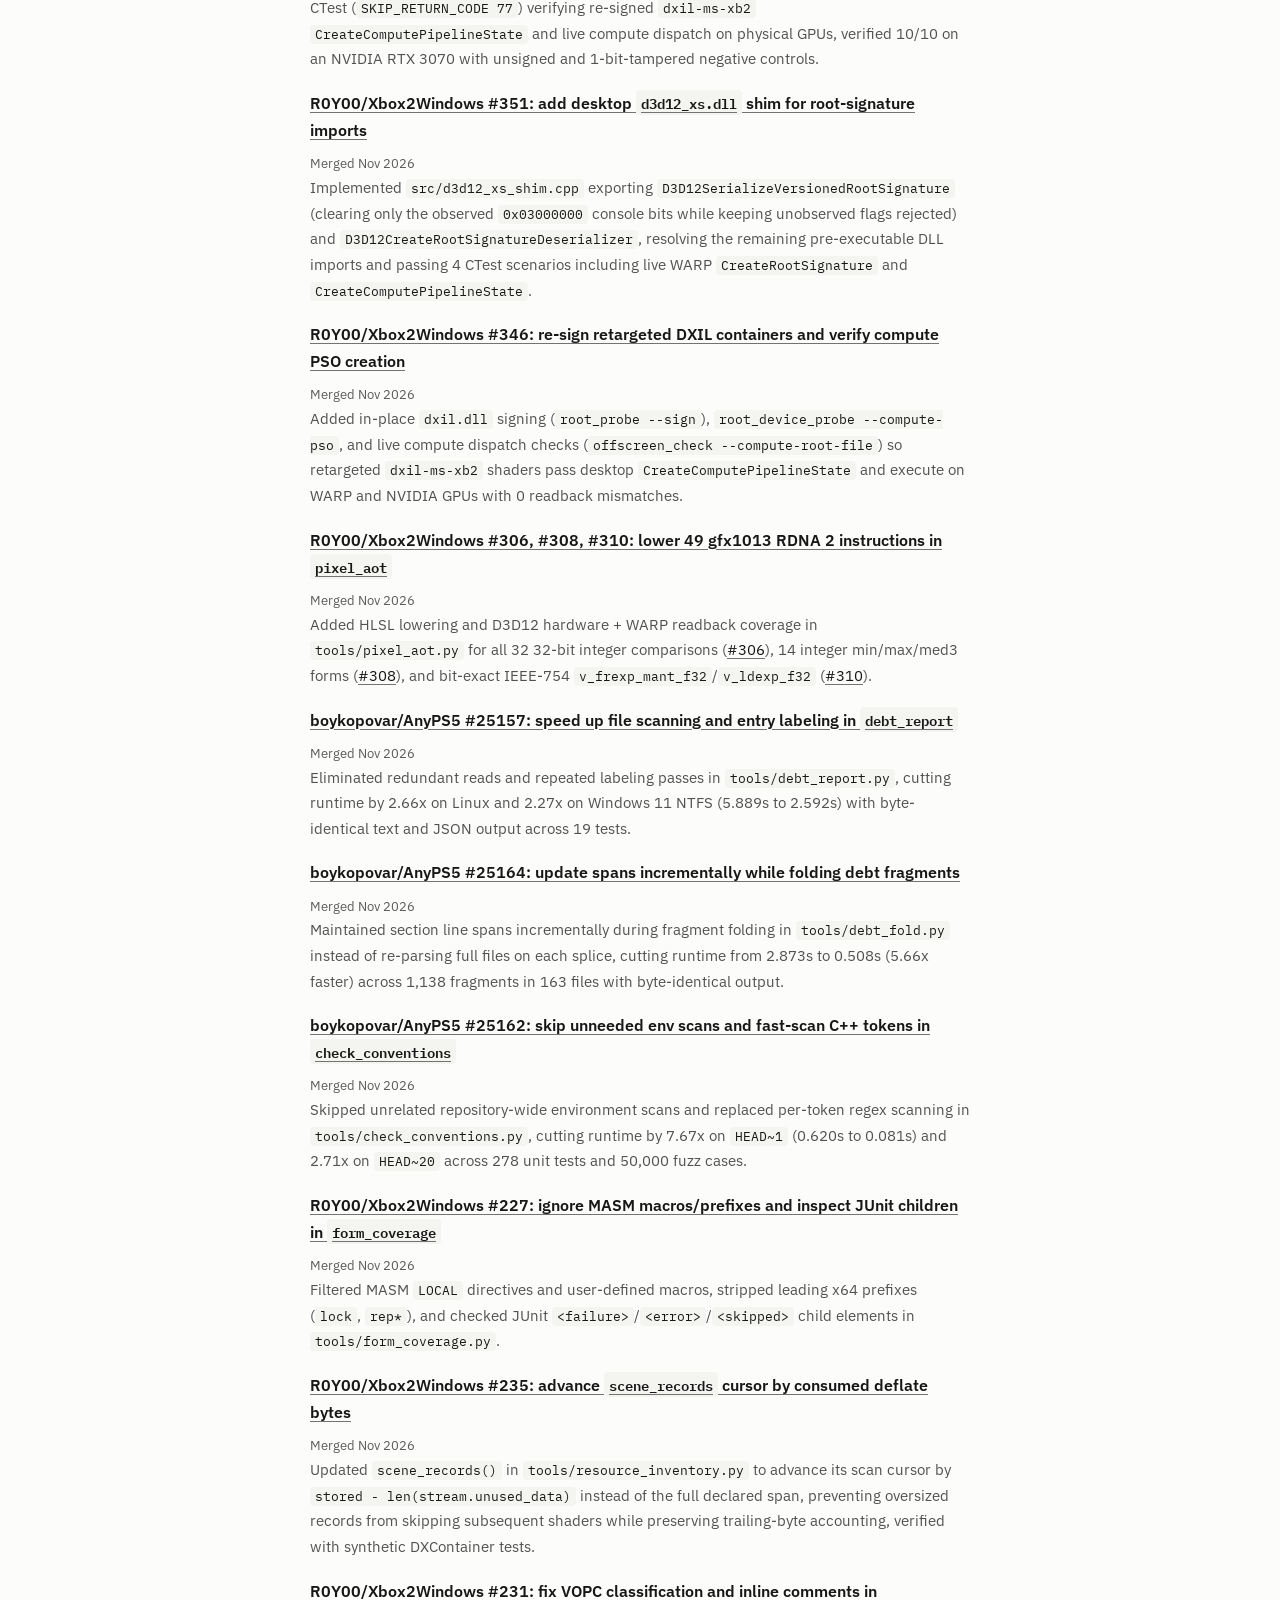
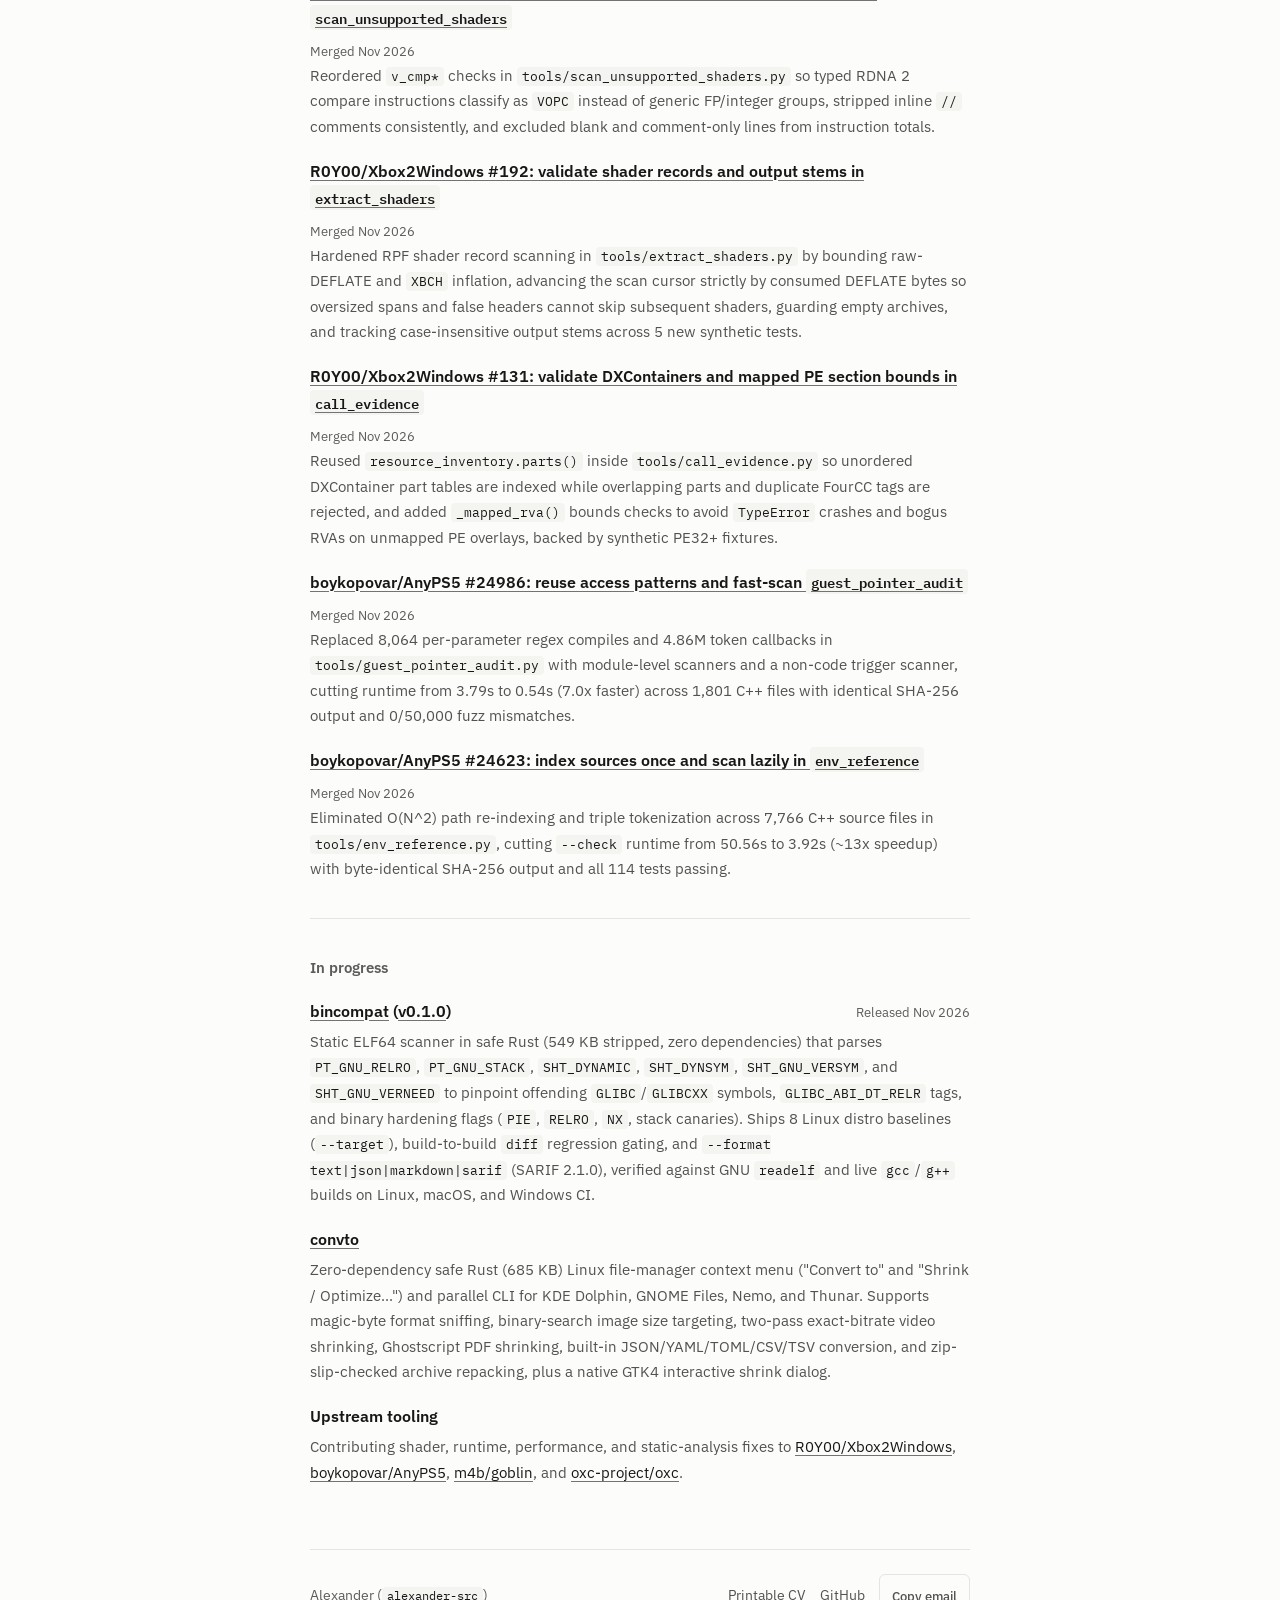
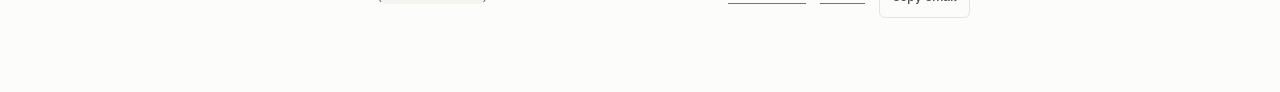
==== commit 47b8b23e: "chore: sync AnyPS5 #26148 merge" ====
--- a/index.html
+++ b/index.html
@@ -112,6 +112,15 @@
         <ul class="item-list">
           <li>
             <div class="note-row">
+              <h3><a href="https://github.com/boykopovar/AnyPS5/pull/26148" target="_blank" rel="noopener noreferrer">boykopovar/AnyPS5 #26148: fast-scan C++ sources and self-calls in <code>export_gap</code></a></h3>
+              <span class="note-date">Merged Nov 2026</span>
+            </div>
+            <p>
+              Replaced full-file regex tokenization and <code>Path.rglob</code> walks in <code>tools/export_gap.py</code> with a literal-anchored trigger scanner, <code>os.walk</code> pruning, and O(1) NID/line-splice lookup, speeding up <code>collect_provided</code> 4.67x (8.66s to 1.85s across 413 PRX modules) and <code>find_self_calls</code> 3.98x with identical SHA-256 output across 73,000 differential fuzz checks and CPython 3.12 to 3.15.
+            </p>
+          </li>
+          <li>
+            <div class="note-row">
               <h3><a href="https://github.com/R0Y00/Xbox2Windows/pull/840" target="_blank" rel="noopener noreferrer">R0Y00/Xbox2Windows #840: extend int16 ternary matrix for all orderings, ties and <code>med3</code> chain</a></h3>
               <span class="note-date">Merged Nov 2026</span>
             </div>
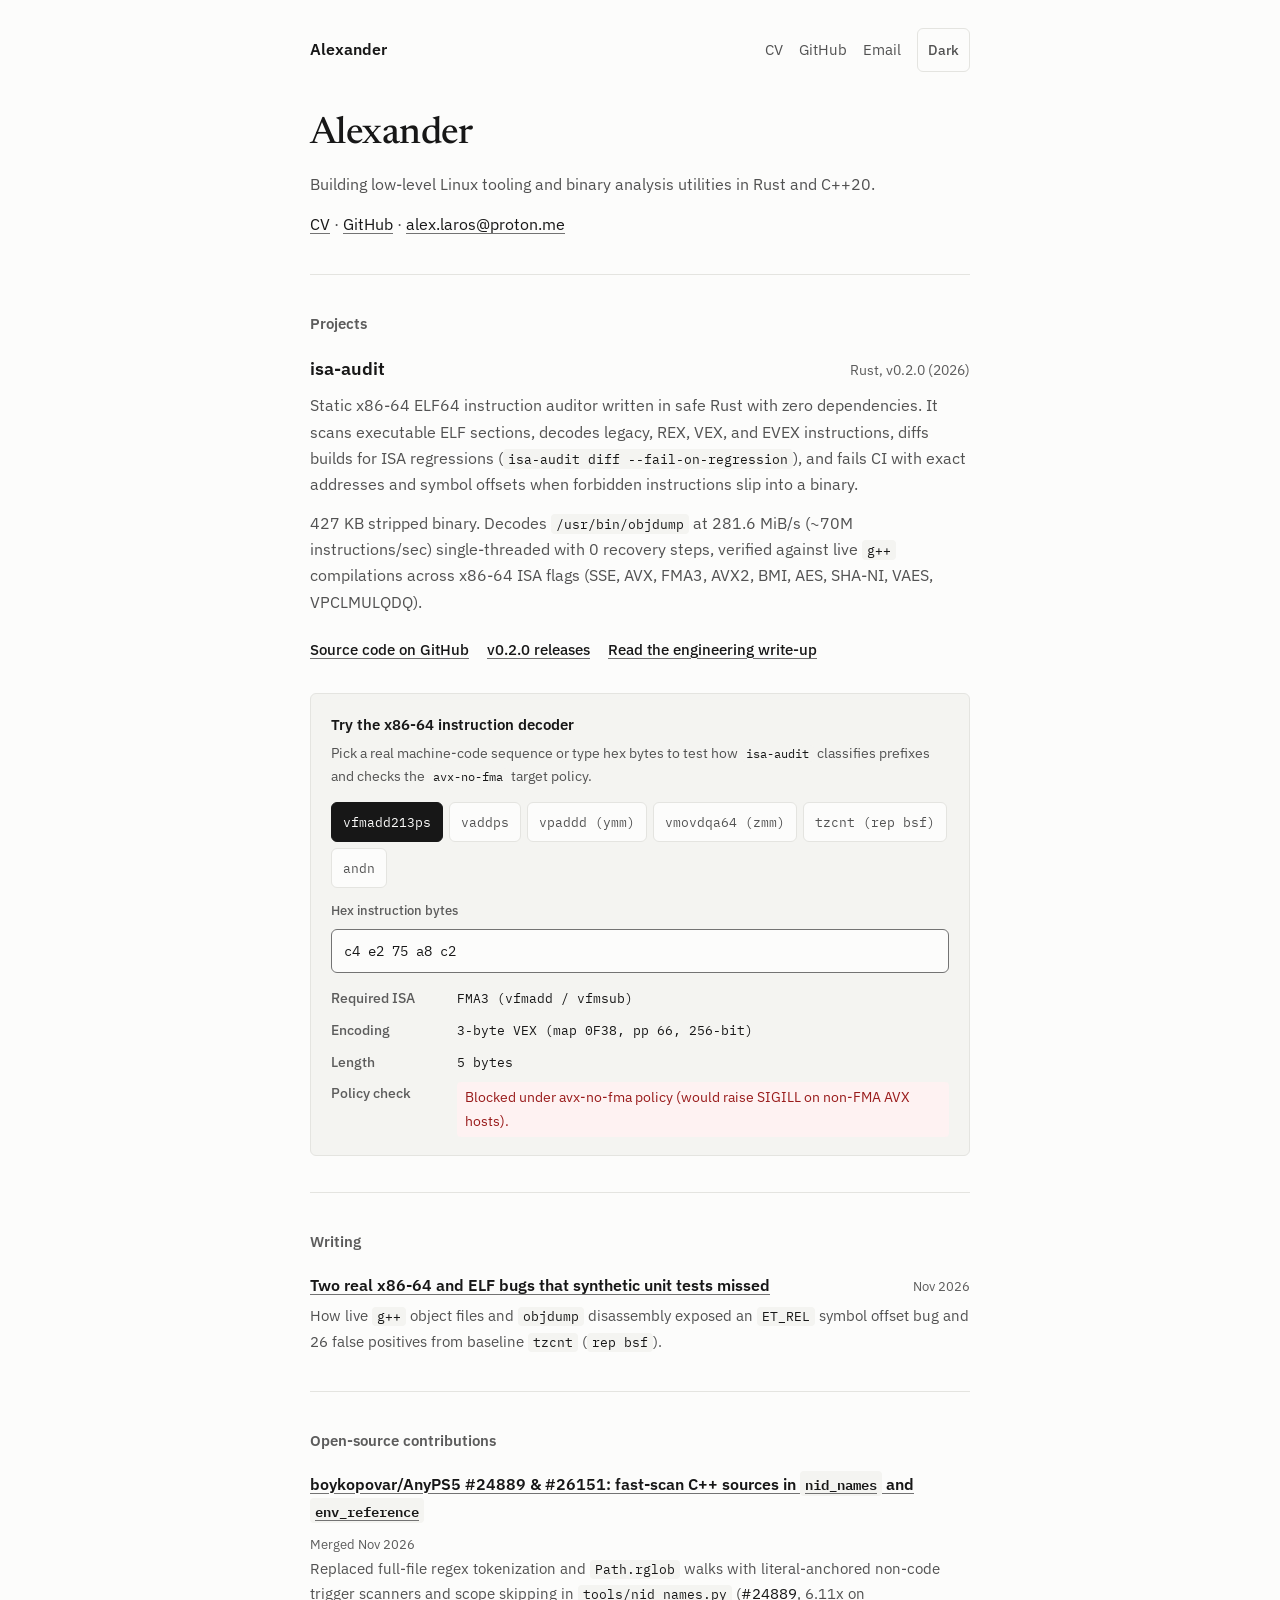
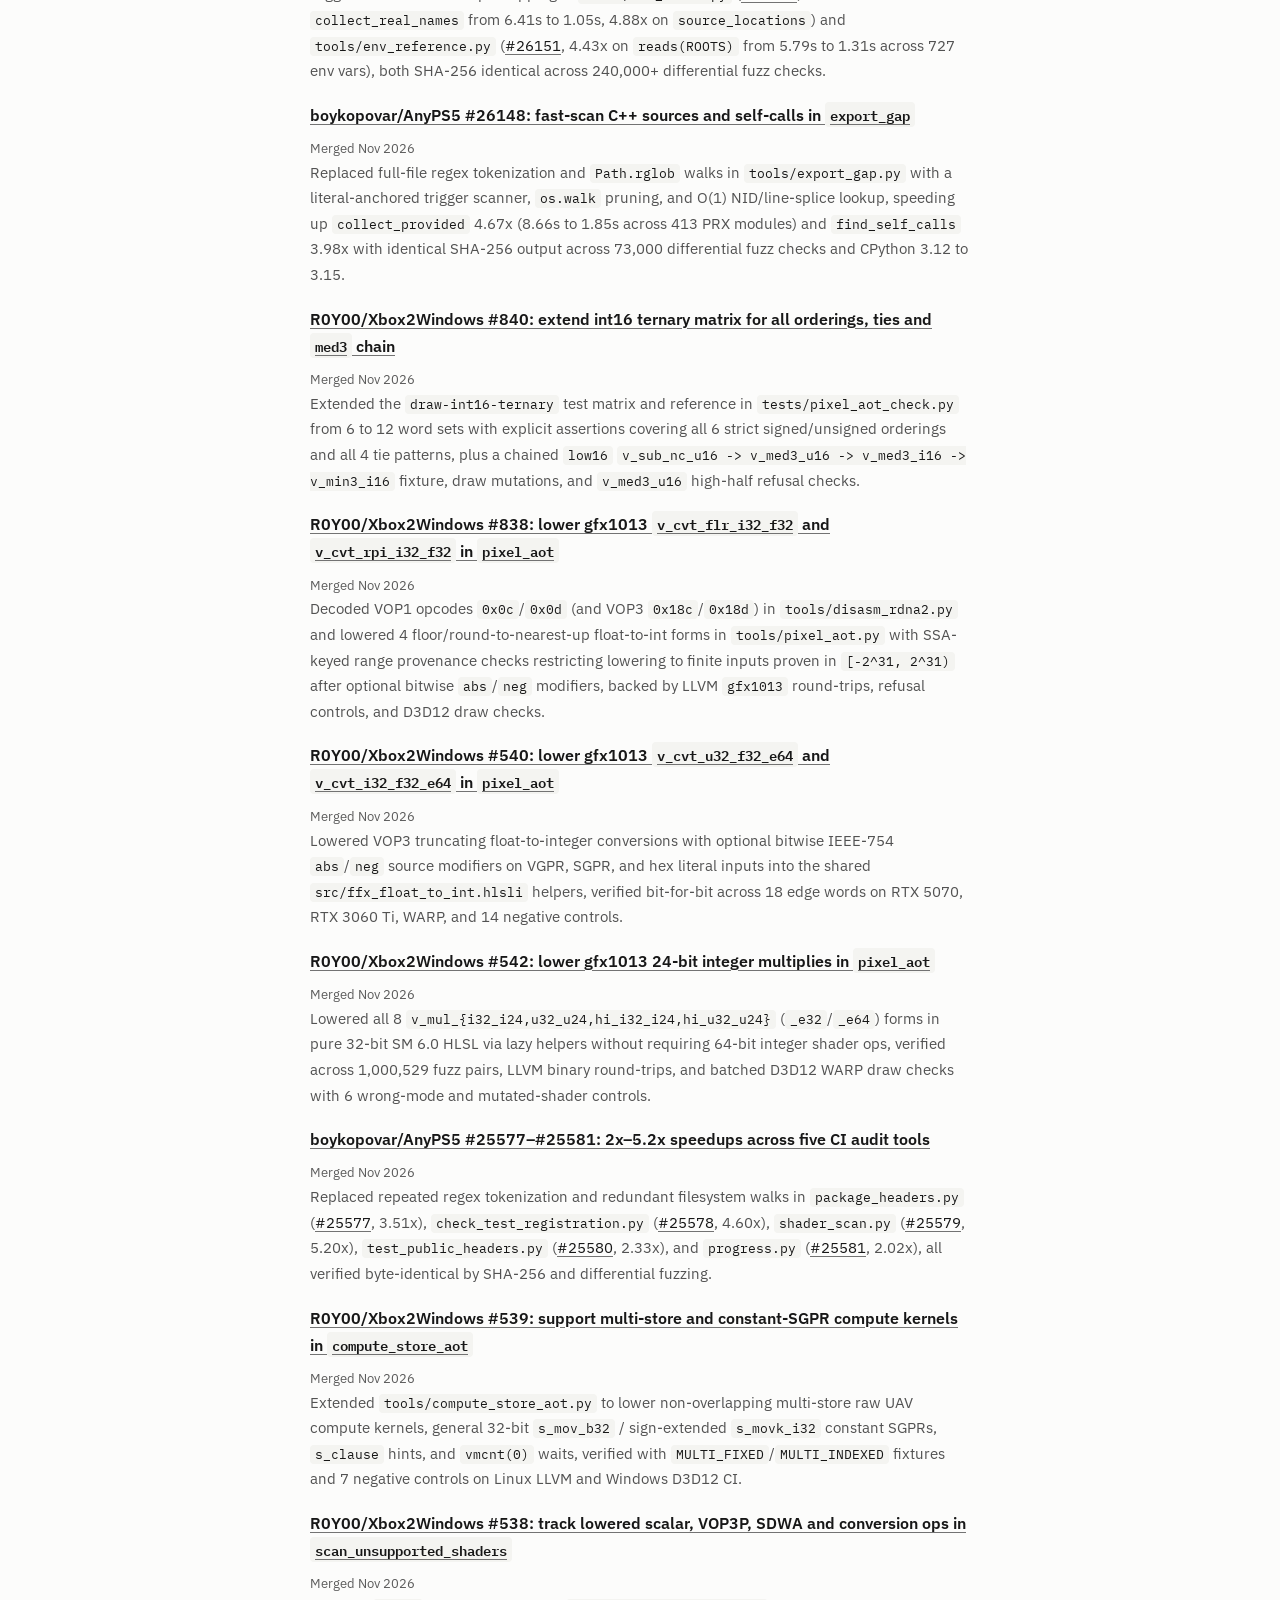
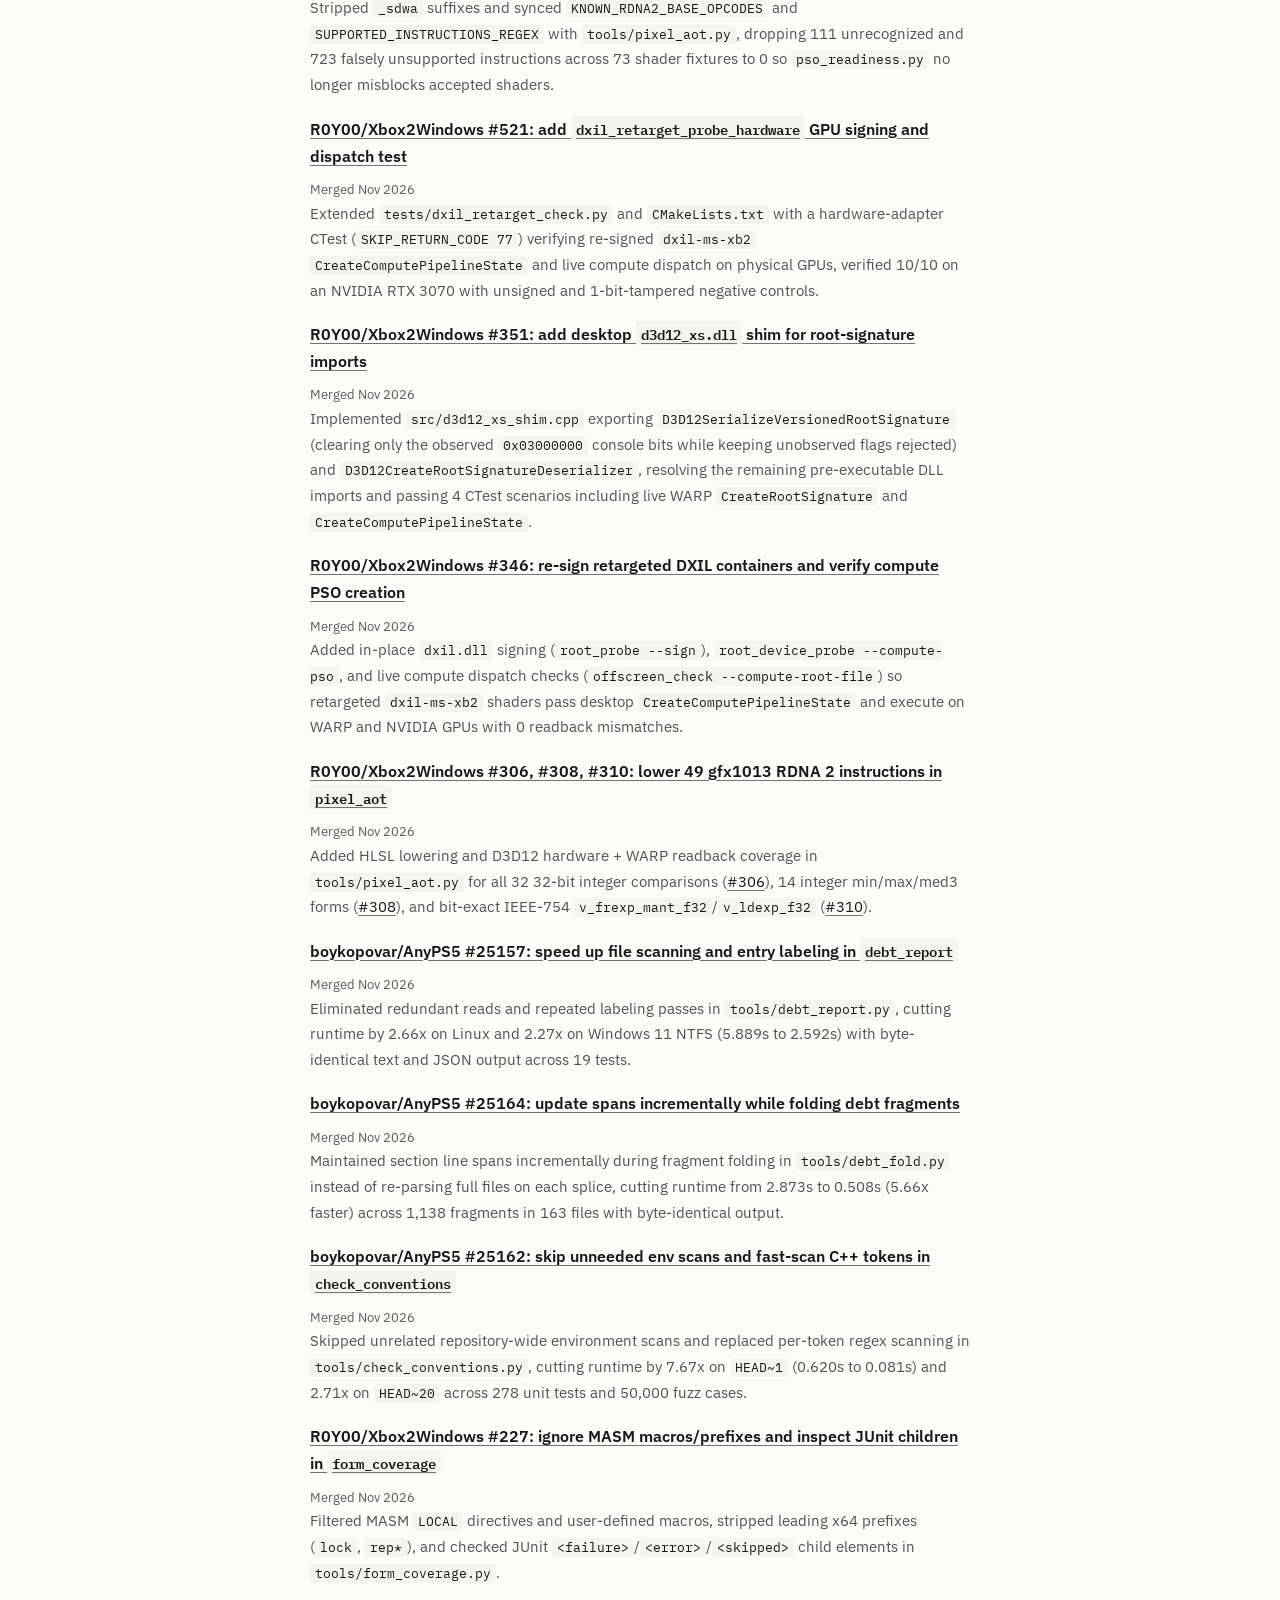
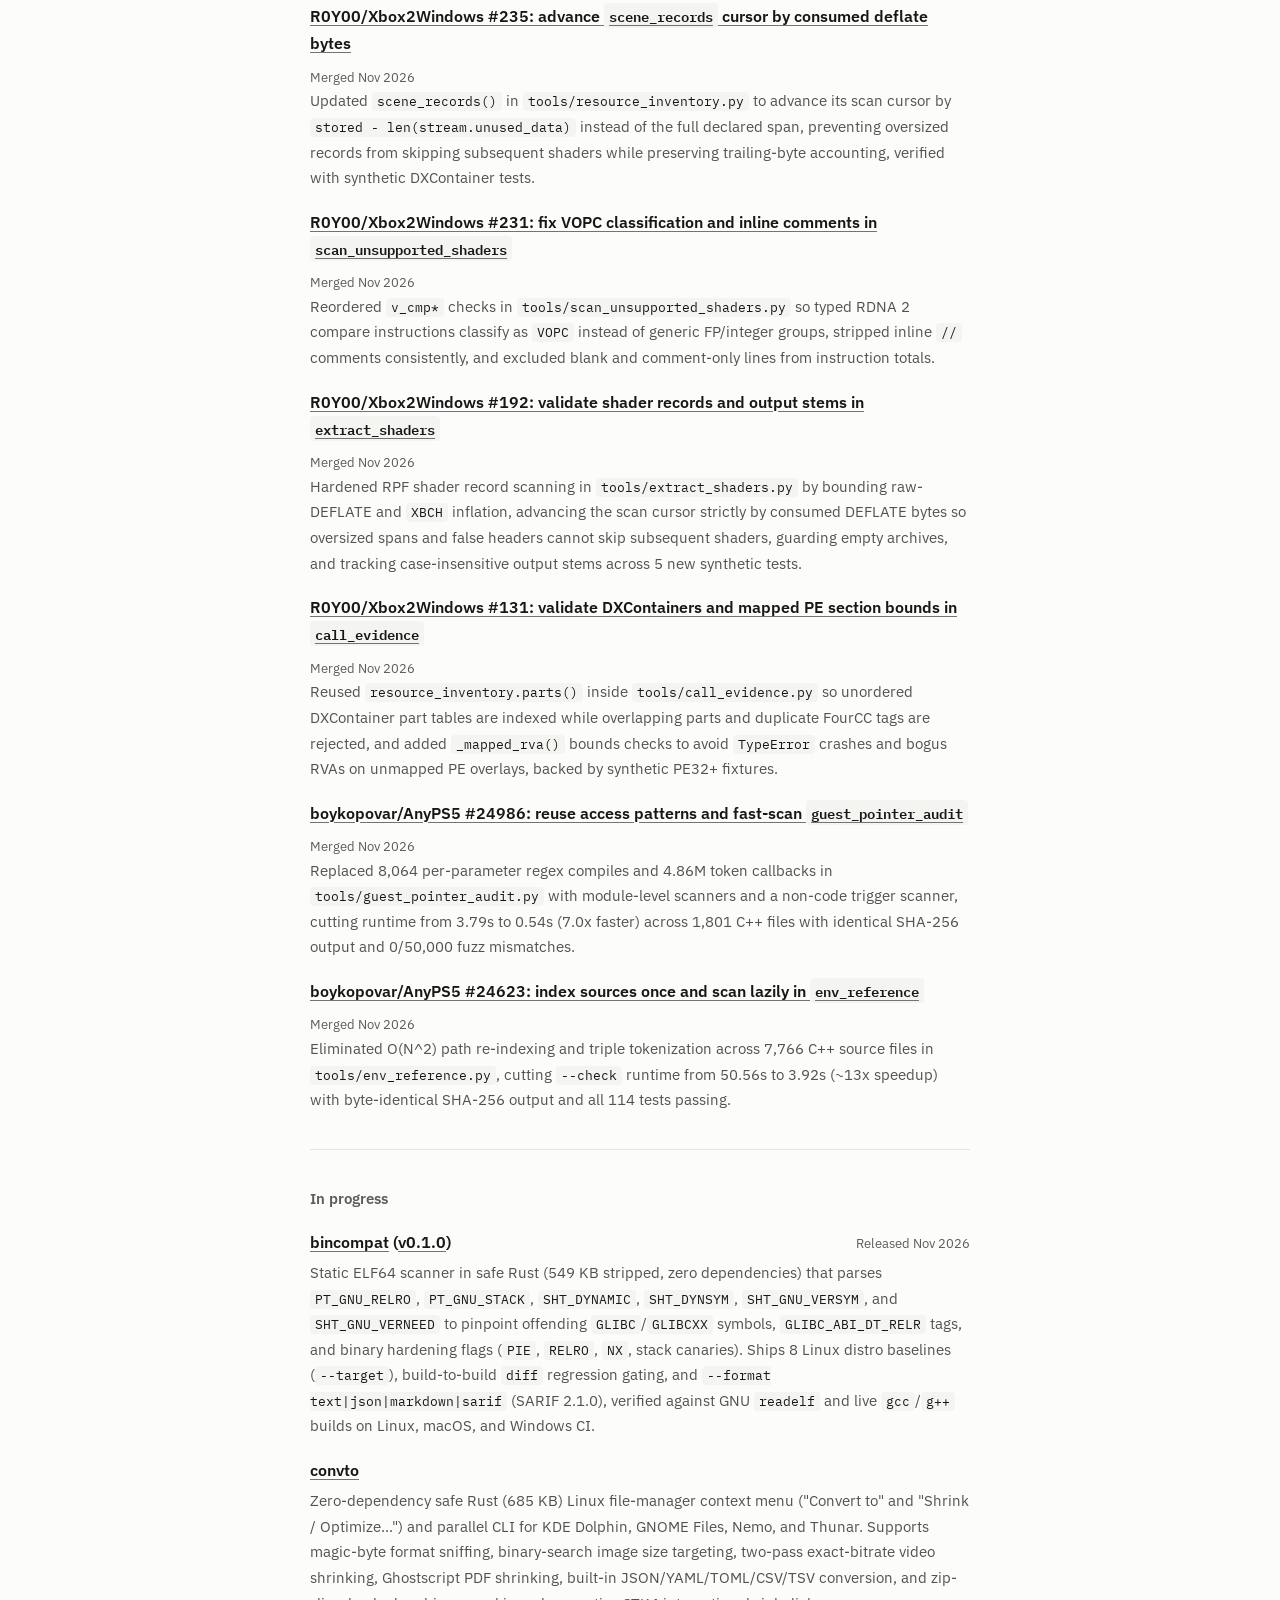
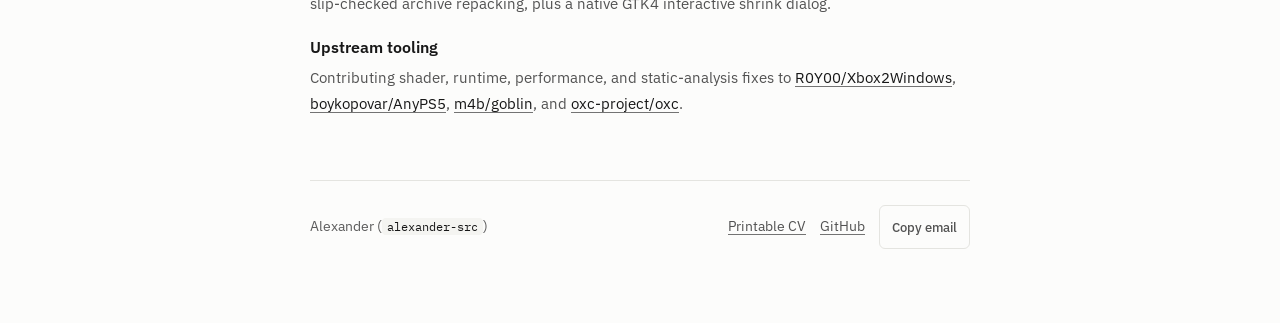
==== commit 7c5a7121: "chore: sync merged AnyPS5 #24889 and #26151 PRs (30 merged total)" ====
--- a/index.html
+++ b/index.html
@@ -112,6 +112,15 @@
         <ul class="item-list">
           <li>
             <div class="note-row">
+              <h3><a href="https://github.com/boykopovar/AnyPS5/pull/24889" target="_blank" rel="noopener noreferrer">boykopovar/AnyPS5 #24889 &amp; #26151: fast-scan C++ sources in <code>nid_names</code> and <code>env_reference</code></a></h3>
+              <span class="note-date">Merged Nov 2026</span>
+            </div>
+            <p>
+              Replaced full-file regex tokenization and <code>Path.rglob</code> walks with literal-anchored non-code trigger scanners and scope skipping in <code>tools/nid_names.py</code> (<a href="https://github.com/boykopovar/AnyPS5/pull/24889" target="_blank" rel="noopener noreferrer">#24889</a>, 6.11x on <code>collect_real_names</code> from 6.41s to 1.05s, 4.88x on <code>source_locations</code>) and <code>tools/env_reference.py</code> (<a href="https://github.com/boykopovar/AnyPS5/pull/26151" target="_blank" rel="noopener noreferrer">#26151</a>, 4.43x on <code>reads(ROOTS)</code> from 5.79s to 1.31s across 727 env vars), both SHA-256 identical across 240,000+ differential fuzz checks.
+            </p>
+          </li>
+          <li>
+            <div class="note-row">
               <h3><a href="https://github.com/boykopovar/AnyPS5/pull/26148" target="_blank" rel="noopener noreferrer">boykopovar/AnyPS5 #26148: fast-scan C++ sources and self-calls in <code>export_gap</code></a></h3>
               <span class="note-date">Merged Nov 2026</span>
             </div>
